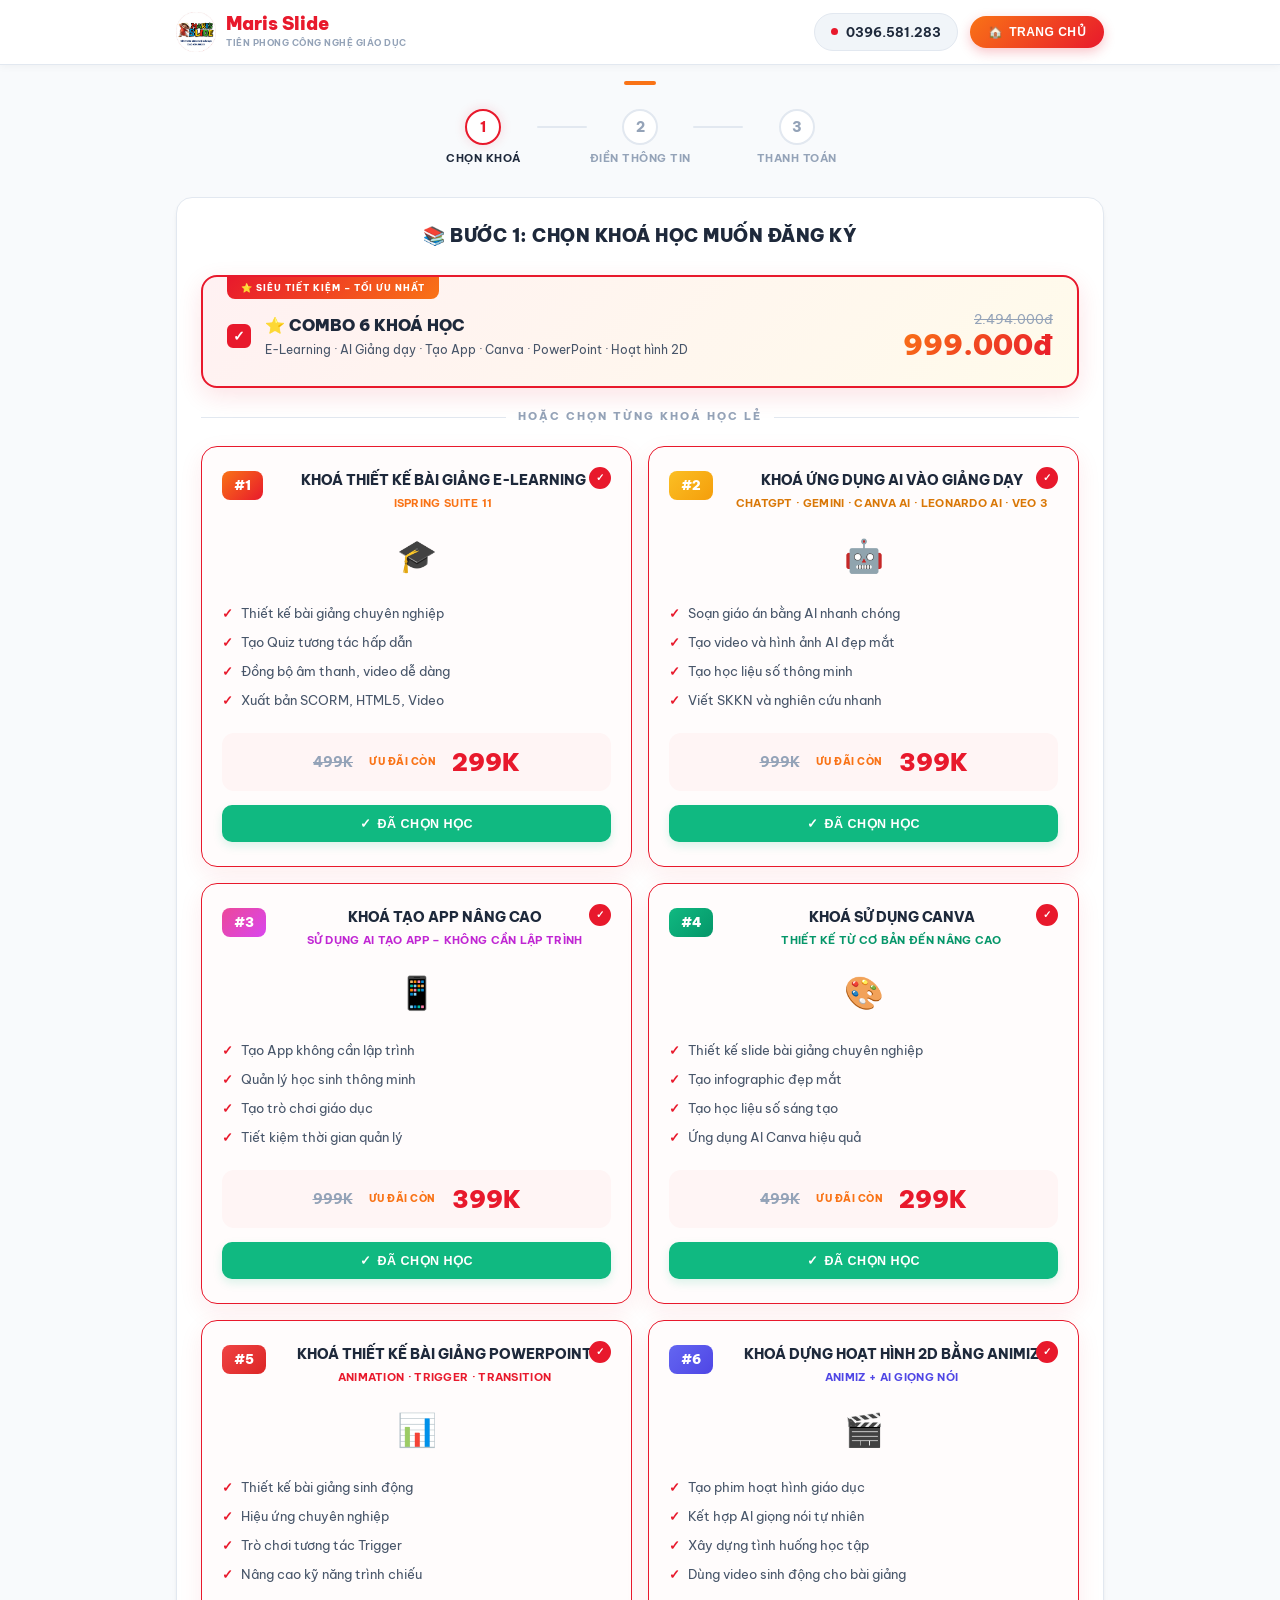
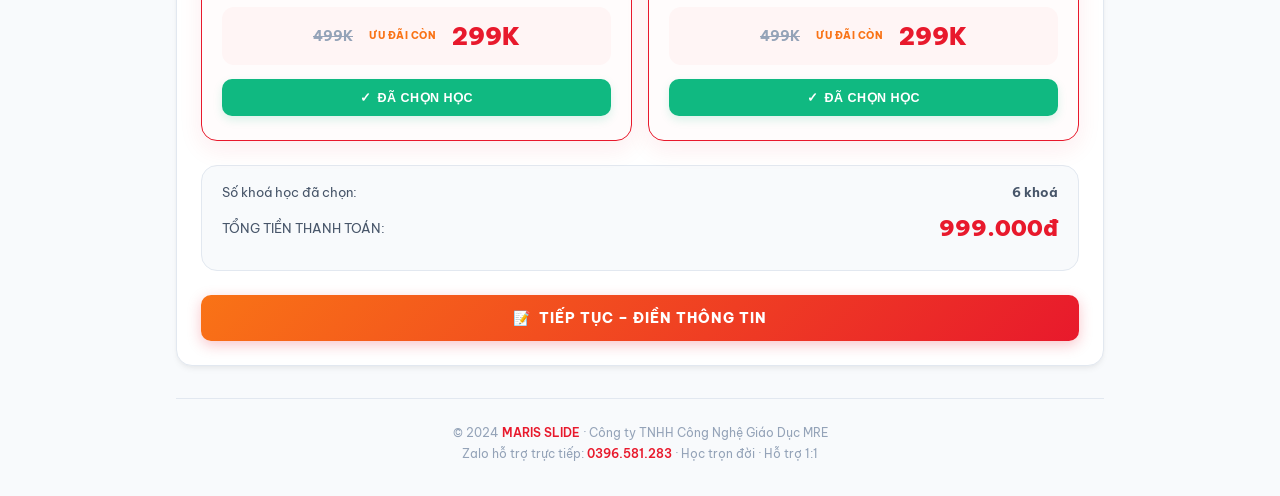
==== dangky.html @ 6b8b366e "Add files via upload" ====
<!doctype html>
<html lang="vi">
<head>
  <meta charset="UTF-8" />
  <meta name="viewport" content="width=device-width, initial-scale=1.0, maximum-scale=1.0" />
  <title>Đăng Ký & Thanh Toán – Khoá Học Công Nghệ | MARIS SLIDE</title>
  <meta name="description" content="Đăng ký ngay các khoá học công nghệ dành cho giáo viên. Thanh toán nhanh chóng, tiện lợi qua QR code ngân hàng." />
  <link rel="preconnect" href="https://fonts.googleapis.com" />
  <link rel="preconnect" href="https://fonts.gstatic.com" crossorigin />
  <link href="https://fonts.googleapis.com/css2?family=Be+Vietnam+Pro:wght@400;500;600;700;800;900&display=swap" rel="stylesheet" />
  <style>
    /* ============================================
       RESET & VARIABLES
       ============================================ */
    *, *::before, *::after { box-sizing: border-box; margin: 0; padding: 0; }

    :root {
      --red: #e8192c;
      --red-dark: #c01020;
      --orange: #f97316;
      --orange-light: #fdba74;
      --yellow: #fbbf24;
      --green: #10b981;
      --green-dark: #059669;
      --bg-page: #f8fafc;
      --bg-card: #ffffff;
      --text-dark: #1e293b;
      --text-body: #475569;
      --text-muted: #94a3b8;
      --border: #e2e8f0;
      --font: 'Be Vietnam Pro', sans-serif;
      --radius: 16px;
      --radius-sm: 10px;
      --shadow: 0 4px 6px -1px rgba(0,0,0,0.05), 0 2px 4px -1px rgba(0,0,0,0.03);
      --shadow-lg: 0 10px 25px -5px rgba(0,0,0,0.08), 0 8px 10px -6px rgba(0,0,0,0.05);
    }

    html { scroll-behavior: smooth; }

    body {
      font-family: var(--font);
      background: var(--bg-page);
      color: var(--text-body);
      line-height: 1.6;
      min-height: 100vh;
    }

    .wrap { position: relative; z-index: 1; max-width: 960px; margin: 0 auto; padding: 0 16px; }

    /* ============================================
       HEADER (Matches Screenshot Light Theme)
       ============================================ */
    header.top-nav {
      background: #ffffff;
      border-bottom: 1px solid var(--border);
      position: sticky; top: 0; z-index: 100;
      box-shadow: 0 2px 8px rgba(0,0,0,0.04);
    }

    .top-nav-inner {
      display: flex; align-items: center; justify-content: space-between;
      max-width: 960px; margin: 0 auto; padding: 12px 16px;
    }

    .brand-logo-area {
      display: flex; align-items: center; gap: 10px;
      text-decoration: none;
    }

    .brand-logo-img {
      height: 40px; width: auto; object-fit: contain; border-radius: 6px;
    }

    .brand-title-area { display: flex; flex-direction: column; }
    .brand-main-title { font-size: 18px; font-weight: 900; color: var(--red); line-height: 1.1; }
    .brand-tagline { font-size: 9px; font-weight: 700; color: var(--text-muted); text-transform: uppercase; letter-spacing: 0.5px; margin-top: 2px; }

    .nav-actions { display: flex; align-items: center; gap: 12px; }

    .phone-pill {
      display: flex; align-items: center; gap: 8px;
      font-size: 13px; font-weight: 700; color: var(--text-dark);
      background: #f1f5f9; border: 1.5px solid var(--border);
      padding: 8px 16px; border-radius: 50px; text-decoration: none;
      transition: all 0.25s;
    }

    .phone-pill::before {
      content: ''; width: 7px; height: 7px; border-radius: 50%;
      background: var(--red); animation: pulse-dot 1.5s ease-in-out infinite;
    }

    @keyframes pulse-dot {
      0%, 100% { box-shadow: 0 0 0 0 rgba(232,25,44,0.6); }
      50% { box-shadow: 0 0 0 5px rgba(232,25,44,0); }
    }

    .phone-pill:hover { border-color: var(--red); color: var(--red); background: #fff1f3; }

    .nav-btn {
      display: inline-flex; align-items: center; gap: 6px;
      background: linear-gradient(135deg, var(--orange), var(--red));
      color: #ffffff; font-size: 12px; font-weight: 800;
      padding: 9px 18px; border-radius: 50px; border: none;
      text-transform: uppercase; letter-spacing: 0.5px;
      box-shadow: 0 4px 12px rgba(232,25,44,0.25);
      cursor: pointer; transition: all 0.25s;
    }

    .nav-btn:hover {
      transform: translateY(-1px);
      box-shadow: 0 6px 16px rgba(232,25,44,0.35);
    }

    /* Small Orange bar under header */
    .header-bar-accent {
      width: 32px; height: 4px; background: var(--orange);
      border-radius: 2px; margin: 16px auto 0;
    }

    /* ============================================
       STEPS INDICATOR (Light Theme)
       ============================================ */
    .steps-bar {
      display: flex; align-items: center; justify-content: center;
      gap: 0; margin: 24px auto 32px; max-width: 440px; padding: 0 10px;
    }

    .step-item { display: flex; flex-direction: column; align-items: center; gap: 6px; flex: 1; }

    .step-circle {
      width: 36px; height: 36px; border-radius: 50%;
      display: flex; align-items: center; justify-content: center;
      font-weight: 800; font-size: 14px;
      border: 2px solid var(--border); background: #ffffff; color: var(--text-muted);
      transition: all 0.35s ease;
    }

    .step-circle.active {
      border-color: var(--red); background: #ffffff; color: var(--red);
      box-shadow: 0 0 12px rgba(232,25,44,0.15);
    }

    .step-circle.done {
      border-color: var(--green); background: var(--green); color: #ffffff;
      box-shadow: 0 0 8px rgba(16,185,129,0.2);
    }

    .step-label { font-size: 11px; font-weight: 700; color: var(--text-muted); text-transform: uppercase; letter-spacing: 0.5px; text-align:center; line-height: 1.3; }
    .step-label.active { color: var(--text-dark); }
    .step-label.done { color: var(--green); }

    .step-connector {
      height: 2px; flex: 1; max-width: 50px;
      background: var(--border); border-radius: 1px; margin-bottom: 20px;
      transition: background 0.35s ease;
    }
    .step-connector.done { background: var(--green); }

    /* ============================================
       PAGE CONTAINER
       ============================================ */
    .container-body {
      background: #ffffff; border: 1px solid var(--border);
      border-radius: var(--radius); padding: 24px;
      box-shadow: var(--shadow); margin-bottom: 32px;
    }

    .sec-title {
      font-size: 18px; font-weight: 900; color: var(--text-dark);
      text-align: center; margin-bottom: 24px; text-transform: uppercase; letter-spacing: 0.5px;
    }

    /* ============================================
       STEP 1: COURSE SELECTION
       ============================================ */
    #step1 { display: block; }
    #step2 { display: none; }
    #step3 { display: none; }

    /* Combo Banner (Screenshot matching style) */
    .combo-banner {
      background: linear-gradient(135deg, #fff5f5 0%, #fffbf5 50%, #ffffff 100%);
      border: 2px solid var(--orange); border-radius: var(--radius);
      padding: 24px; margin-bottom: 20px; position: relative; overflow: hidden;
      cursor: pointer; transition: all 0.3s ease;
      box-shadow: 0 4px 15px rgba(249,115,22,0.06);
    }

    .combo-banner:hover {
      transform: translateY(-2px);
      box-shadow: 0 8px 24px rgba(249,115,22,0.12);
    }

    .combo-banner.selected {
      border-color: var(--red);
      background: linear-gradient(135deg, #fff1f2 0%, #fffbeb 100%);
      box-shadow: 0 8px 24px rgba(232,25,44,0.12);
    }

    .combo-badge-top {
      position: absolute; top: 0; left: 24px;
      background: linear-gradient(135deg, var(--red), var(--orange));
      font-size: 9px; font-weight: 800; color: #ffffff; padding: 4px 14px;
      border-radius: 0 0 8px 8px; letter-spacing: 1px; text-transform: uppercase;
    }

    .combo-inner {
      display: flex; align-items: center; justify-content: space-between;
      flex-wrap: wrap; gap: 16px; margin-top: 8px;
    }

    .combo-left { display: flex; align-items: center; gap: 14px; flex: 1; min-width: 0; }

    .combo-check {
      width: 24px; height: 24px; border-radius: 6px; border: 2px solid var(--orange);
      background: #ffffff; display: flex; align-items: center; justify-content: center;
      font-size: 14px; font-weight: 900; flex-shrink: 0; transition: all 0.3s;
      color: transparent;
    }

    .combo-banner.selected .combo-check {
      background: var(--red); border-color: var(--red); color: #ffffff;
    }

    .combo-name { font-size: 16px; font-weight: 900; color: var(--text-dark); text-transform: uppercase; }
    .combo-sub { font-size: 12px; color: var(--text-body); margin-top: 3px; line-height: 1.4; }

    .combo-price { text-align: right; flex-shrink: 0; }
    .combo-price-old { font-size: 13px; color: var(--text-muted); text-decoration: line-through; display: block; }
    .combo-price-new {
      font-size: 28px; font-weight: 900;
      background: linear-gradient(135deg, var(--orange), var(--red));
      -webkit-background-clip: text; -webkit-text-fill-color: transparent; background-clip: text;
      line-height: 1.1;
    }

    .divider-or {
      text-align: center; font-size: 11px; font-weight: 800; color: var(--text-muted);
      text-transform: uppercase; letter-spacing: 2px; margin: 20px 0;
      display: flex; align-items: center; gap: 12px;
    }
    .divider-or::before, .divider-or::after {
      content: ''; flex: 1; height: 1px; background: var(--border);
    }

    /* Course Grid */
    .courses-grid {
      display: grid; grid-template-columns: repeat(2, 1fr); gap: 16px;
    }

    @media (max-width: 640px) {
      .courses-grid { grid-template-columns: 1fr; gap: 14px; }
    }

    /* Cards (Match Screenshot Style) */
    .course-card {
      background: var(--bg-card);
      border: 1px solid var(--border);
      border-radius: var(--radius); padding: 24px 20px;
      cursor: pointer; position: relative; overflow: hidden;
      transition: all 0.3s cubic-bezier(0.16, 1, 0.3, 1);
      display: flex; flex-direction: column; gap: 14px;
      box-shadow: 0 4px 12px rgba(0,0,0,0.015);
    }

    .course-card:hover {
      transform: translateY(-3px);
      box-shadow: var(--shadow-lg);
      border-color: #cbd5e1;
    }

    .course-card.selected {
      border-color: var(--red);
      box-shadow: 0 8px 24px rgba(232,25,44,0.08);
      background: #fffcfc;
    }

    .card-top { display: flex; align-items: flex-start; gap: 12px; }

    /* Number badge sitting top-left (Screenshot style) */
    .card-num-badge {
      font-size: 13px; font-weight: 900; color: #ffffff;
      padding: 4px 12px; border-radius: 8px; flex-shrink: 0;
    }

    .course-card.selected .card-check-corner {
      background: var(--red); border-color: var(--red); color: #ffffff;
    }

    .card-check-corner {
      position: absolute; top: 20px; right: 20px;
      width: 22px; height: 22px; border-radius: 50%;
      border: 2px solid var(--border); background: #ffffff;
      display: flex; align-items: center; justify-content: center;
      font-size: 10px; font-weight: 900; color: transparent;
      transition: all 0.25s;
    }

    .card-icon { font-size: 32px; display: block; margin: 4px auto 0; text-align: center; }

    .card-info { flex: 1; min-width: 0; text-align: center; }
    .card-title { font-size: 14px; font-weight: 800; text-transform: uppercase; color: var(--text-dark); line-height: 1.4; }
    .card-subtitle { font-size: 11px; font-weight: 700; margin-top: 4px; letter-spacing: 0.3px; text-transform: uppercase; }

    /* Red bullet feature list */
    .card-features { list-style: none; flex: 1; padding: 4px 0; }
    .card-features li {
      font-size: 12.5px; color: var(--text-body); padding: 4px 0;
      display: flex; gap: 8px; align-items: flex-start;
    }
    .card-features li::before {
      content: '✓'; color: var(--red); font-weight: 900; font-size: 13px; flex-shrink: 0;
    }

    /* Pricing box (Light pink theme) */
    .card-pricing-box {
      display: flex; align-items: center; justify-content: center; gap: 16px;
      background: #fff5f5; border-radius: 12px; padding: 10px 14px;
    }
    .price-old { font-size: 14px; font-weight: 700; color: var(--text-muted); text-decoration: line-through; }
    .price-promo-lbl { font-size: 10px; font-weight: 800; color: var(--orange); text-transform: uppercase; letter-spacing: 0.5px; }
    .price-new {
      font-size: 24px; font-weight: 900; color: var(--red);
    }

    /* Orange gradient main buttons (Screenshot style) */
    .card-select-btn {
      width: 100%; padding: 11px; border: none; border-radius: 10px;
      font-size: 12.5px; font-weight: 800; text-transform: uppercase; letter-spacing: 0.5px;
      background: linear-gradient(135deg, var(--orange), var(--red));
      color: #ffffff; cursor: pointer; transition: all 0.25s;
      display: flex; align-items: center; justify-content: center; gap: 6px;
      box-shadow: 0 4px 10px rgba(232,25,44,0.15);
    }

    .course-card.selected .card-select-btn {
      background: var(--green);
      box-shadow: 0 4px 10px rgba(16,185,129,0.15);
    }

    /* Price Summary Box */
    .price-summary {
      background: #f8fafc; border: 1.5px solid var(--border); border-radius: var(--radius);
      padding: 16px 20px; margin: 24px 0; display: none;
    }

    .price-summary.show { display: block; }
    .ps-row { display: flex; justify-content: space-between; align-items: center; font-size: 13px; color: var(--text-body); margin-bottom: 8px; }
    .ps-row:last-child { margin-bottom: 0; }
    .ps-total {
      font-size: 22px; font-weight: 900; color: var(--red);
    }

    /* ============================================
       STEP 2: FORM INPUTS
       ============================================ */
    .form-card { display: flex; flex-direction: column; gap: 20px; }

    .selected-summary {
      background: #f8fafc; border: 1.5px solid var(--border);
      border-radius: var(--radius-sm); padding: 16px; margin-bottom: 8px;
    }
    .ss-title { font-size: 12px; font-weight: 800; color: var(--text-dark); text-transform: uppercase; letter-spacing: 1px; margin-bottom: 12px; }
    .ss-course { font-size: 13px; color: var(--text-body); padding: 4px 0; display: flex; align-items: center; gap: 8px; }
    .ss-course::before { content: '✓'; color: var(--green); font-weight: 900; }
    .ss-total { font-size: 15px; font-weight: 800; color: var(--red); margin-top: 10px; padding-top: 10px; border-top: 1px dashed var(--border); }

    .form-group { display: flex; flex-direction: column; gap: 6px; }
    .form-grid { display: grid; grid-template-columns: 1fr 1fr; gap: 16px; }
    @media (max-width: 640px) { .form-grid { grid-template-columns: 1fr; gap: 14px; } }

    .form-label {
      font-size: 11px; font-weight: 800; color: var(--text-dark);
      text-transform: uppercase; letter-spacing: 0.5px;
    }

    .form-input {
      width: 100%; padding: 12px 14px;
      background: #ffffff; border: 1.5px solid var(--border);
      border-radius: var(--radius-sm); color: var(--text-dark); font-size: 14px;
      outline: none; transition: all 0.25s;
    }

    .form-input::placeholder { color: var(--text-muted); }
    .form-input:focus {
      border-color: var(--red);
      box-shadow: 0 0 0 3px rgba(232,25,44,0.06);
    }

    .form-err { color: var(--red); font-size: 12px; font-weight: 700; margin-top: 4px; }

    /* ============================================
       STEP 3: PAYMENT
       ============================================ */
    .pay-card { border-radius: var(--radius); overflow: hidden; }

    .pay-header {
      padding: 16px 20px; background: #fff5f5; border-bottom: 1.5px solid var(--border);
    }
    .pay-course-lbl {
      font-size: 13px; font-weight: 700; color: var(--red);
      background: #ffffff; border: 1px solid rgba(232,25,44,0.2);
      border-radius: 6px; padding: 6px 12px; display: inline-block; margin-top: 8px;
    }

    .pay-code-box {
      background: linear-gradient(135deg, #fffbeb, #fffbeb);
      border: 1.5px solid var(--orange-light); border-radius: var(--radius-sm);
      padding: 16px; text-align: center; margin: 16px 0;
    }
    .pay-code-label { font-size: 11px; font-weight: 800; text-transform: uppercase; letter-spacing: 1px; color: var(--text-body); margin-bottom: 6px; }
    .pay-code-value {
      font-size: 26px; font-weight: 900; letter-spacing: 4px; color: var(--orange);
      font-family: 'Courier New', monospace; margin-bottom: 4px; cursor: pointer;
    }
    .pay-code-hint { font-size: 11px; color: var(--text-muted); }

    /* Bank tabs */
    .bank-tabs { display: flex; gap: 8px; margin-bottom: 16px; }
    .bank-tab {
      flex: 1; padding: 10px 8px;
      border: 1.5px solid var(--border); border-radius: var(--radius-sm);
      background: #f8fafc; color: var(--text-body);
      font-size: 13px; font-weight: 700; cursor: pointer; font-family: var(--font);
      transition: all 0.25s;
    }
    .bank-tab.active {
      border-color: var(--red); background: #ffffff; color: var(--red);
      box-shadow: 0 2px 8px rgba(232,25,44,0.06);
    }

    /* Bank panel */
    .bank-panel { display: none; }
    .bank-panel.active { display: block; }

    .bi-row { display: flex; align-items: center; gap: 12px; padding: 10px 14px; background: #f8fafc; border: 1px solid var(--border); border-radius: 8px; margin-bottom: 6px; }
    .bi-label { font-size: 11px; font-weight: 800; color: var(--text-muted); text-transform: uppercase; min-width: 90px; flex-shrink: 0; }
    .bi-value { font-size: 13px; font-weight: 700; color: var(--text-dark); }
    .bi-stk { font-size: 18px; font-weight: 900; color: var(--red); cursor: pointer; display: flex; align-items: center; gap: 6px; }
    .bi-stk:hover { color: var(--orange); }

    /* QR Code */
    .qr-wrap { text-align: center; padding: 16px 0 8px; }
    .qr-label { font-size: 11px; color: var(--text-muted); text-transform: uppercase; letter-spacing: 0.5px; margin-bottom: 12px; }
    .qr-frame { background: #ffffff; border-radius: 12px; padding: 10px; display: inline-block; box-shadow: 0 4px 20px rgba(0,0,0,0.05); border: 1.5px solid var(--border); }
    .qr-img { width: 180px; height: 180px; display: block; border-radius: 6px; }
    .qr-brand { margin-top: 10px; font-size: 13px; font-weight: 800; }
    .mb-brand { color: #003893; }
    .tcb-brand { color: #ed1c24; }

    /* Pay note */
    .pay-note {
      display: flex; align-items: flex-start; gap: 12px;
      background: #f0fdf4; border: 1px solid #bbf7d0; border-radius: var(--radius-sm);
      padding: 14px 16px; margin: 16px 0;
    }
    .pay-note-ico { font-size: 20px; flex-shrink: 0; }
    .pay-note-txt { font-size: 13px; color: var(--text-body); line-height: 1.6; }
    .pay-note-txt strong { color: var(--green-dark); }
    .pay-note-txt a { color: var(--red); text-decoration: none; font-weight: 700; }

    /* Zalo btn */
    .zalo-btn {
      display: flex; align-items: center; justify-content: center; gap: 8px;
      width: 100%; padding: 14px; background: #0068ff;
      color: #ffffff; font-size: 14px; font-weight: 800;
      border-radius: var(--radius-sm); text-decoration: none;
      text-transform: uppercase; letter-spacing: 1px;
      box-shadow: 0 4px 14px rgba(0,104,255,0.3);
      transition: all 0.28s;
    }
    .zalo-btn:hover { transform: translateY(-1px); box-shadow: 0 6px 20px rgba(0,104,255,0.4); }

    /* ============================================
       BUTTONS
       ============================================ */
    .btn-primary {
      width: 100%; padding: 14px; margin-top: 10px;
      background: linear-gradient(135deg, var(--orange), var(--red));
      color: #ffffff; font-size: 14px; font-weight: 800;
      border: none; border-radius: var(--radius-sm); cursor: pointer;
      text-transform: uppercase; letter-spacing: 1px;
      box-shadow: 0 4px 14px rgba(232,25,44,0.25);
      transition: all 0.28s;
      display: flex; align-items: center; justify-content: center; gap: 8px;
      font-family: var(--font);
    }
    .btn-primary:hover:not(:disabled) { transform: translateY(-1px); box-shadow: 0 6px 20px rgba(232,25,44,0.35); }
    .btn-primary:disabled { opacity: 0.6; cursor: not-allowed; }

    .btn-back {
      display: flex; align-items: center; justify-content: center; gap: 6px;
      width: 100%; padding: 11px;
      background: #f1f5f9; border: 1.5px solid var(--border);
      border-radius: var(--radius-sm); color: var(--text-body);
      font-size: 13px; font-weight: 700; cursor: pointer;
      transition: all 0.25s; margin-top: 10px;
    }
    .btn-back:hover { background: #e2e8f0; }

    /* ============================================
       SUCCESS PANEL
       ============================================ */
    .success-panel { text-align: center; padding: 24px 16px; display: none; }
    .success-panel.show { display:block; }
    .success-icon { font-size: 54px; display: block; margin-bottom: 12px; }
    .success-title { font-size: 20px; font-weight: 900; color: var(--green-dark); margin-bottom: 8px; }
    .success-text { font-size: 13.5px; color: var(--text-body); line-height: 1.6; }

    /* ============================================
       TOAST
       ============================================ */
    .toast {
      position: fixed; bottom: 30px; left: 50%; transform: translateX(-50%);
      background: rgba(16,185,129,0.95); color: #ffffff; padding: 10px 24px;
      border-radius: 50px; font-size: 13.5px; font-weight: 700;
      z-index: 9999; opacity: 0; transition: opacity 0.3s;
      pointer-events: none; white-space: nowrap;
      box-shadow: 0 4px 12px rgba(0,0,0,0.1);
    }
    .toast.show { opacity: 1; }

    /* ============================================
       FOOTER
       ============================================ */
    footer {
      text-align: center; padding: 24px 16px 32px;
      border-top: 1px solid var(--border);
      margin-top: 16px;
    }
    footer p { color: var(--text-muted); font-size: 11.5px; line-height: 1.8; }
    footer a { color: var(--red); text-decoration: none; font-weight: 600; }

    /* ============================================
       MOBILE REFINEMENTS
       ============================================ */
    @media (max-width: 480px) {
      .wrap { padding: 0 10px; }
      .container-body { padding: 16px; }
      .top-nav-inner { padding: 10px 12px; }
      .phone-pill { display: none; }
      .combo-inner { flex-direction: column; align-items: flex-start; }
      .combo-price { align-self: flex-end; margin-top: -8px; }
    }
  </style>
</head>
<body>

  <!-- HEADER -->
  <header class="top-nav">
    <div class="top-nav-inner">
      <a href="/" class="brand-logo-area">
        <img src="/logo.png" alt="Maris Slide Logo" class="brand-logo-img" onerror="this.src='src/logo.png';this.onerror=null;" />
        <div class="brand-title-area">
          <span class="brand-main-title">Maris Slide</span>
          <span class="brand-tagline">Tiên phong công nghệ giáo dục</span>
        </div>
      </a>
      <div class="nav-actions">
        <a href="https://zalo.me/0396581283" target="_blank" rel="noopener noreferrer" class="phone-pill">
          <span>0396.581.283</span>
        </a>
        <button class="nav-btn" onclick="window.location.href='/'">
          <span>🏠</span> Trang Chủ
        </button>
      </div>
    </div>
  </header>

  <div class="wrap">
    <div class="header-bar-accent"></div>

    <!-- Steps -->
    <div class="steps-bar" id="steps-bar">
      <div class="step-item">
        <div class="step-circle active" id="step-circle-1">1</div>
        <div class="step-label active" id="step-label-1">Chọn khoá</div>
      </div>
      <div class="step-connector" id="conn-1"></div>
      <div class="step-item">
        <div class="step-circle" id="step-circle-2">2</div>
        <div class="step-label" id="step-label-2">Điền thông tin</div>
      </div>
      <div class="step-connector" id="conn-2"></div>
      <div class="step-item">
        <div class="step-circle" id="step-circle-3">3</div>
        <div class="step-label" id="step-label-3">Thanh toán</div>
      </div>
    </div>

    <!-- MAIN BODY -->
    <main class="container-body">

      <!-- ==================== STEP 1: CHOOSE COURSE ==================== -->
      <section id="step1">
        <div class="sec-title">📚 Bước 1: Chọn Khoá Học Muốn Đăng Ký</div>

        <!-- Combo Card -->
        <div class="combo-banner" id="combo-card" onclick="toggleCombo()">
          <div class="combo-badge-top">⭐ Siêu tiết kiệm – Tối ưu nhất</div>
          <div class="combo-inner">
            <div class="combo-left">
              <div class="combo-check" id="combo-check">✓</div>
              <div class="combo-info">
                <div class="combo-name">⭐ COMBO 6 KHOÁ HỌC</div>
                <div class="combo-sub">E-Learning · AI Giảng dạy · Tạo App · Canva · PowerPoint · Hoạt hình 2D</div>
              </div>
            </div>
            <div class="combo-price">
              <span class="combo-price-old">2.494.000đ</span>
              <span class="combo-price-new">999.000đ</span>
            </div>
          </div>
        </div>

        <div class="divider-or">Hoặc chọn từng khoá học lẻ</div>

        <!-- Individual Grid -->
        <div class="courses-grid" id="courses-grid"></div>

        <!-- Summary -->
        <div class="price-summary" id="price-summary">
          <div class="ps-row">
            <span>Số khoá học đã chọn:</span>
            <strong id="ps-count">0</strong>
          </div>
          <div class="ps-row">
            <span>TỔNG TIỀN THANH TOÁN:</span>
            <span class="ps-total" id="ps-total">0đ</span>
          </div>
          <div class="combo-upgrade-tip" id="combo-upgrade-tip" style="display:none">
            🎉 Đã tự động áp dụng giá <strong>COMBO 999K</strong> tối ưu nhất cho thầy cô!
          </div>
        </div>

        <button class="btn-primary" style="margin-top:20px" onclick="goToStep2()">
          <span>📝</span> Tiếp Tục – Điền Thông Tin
        </button>
      </section>

      <!-- ==================== STEP 2: REGISTER FORM ==================== -->
      <section id="step2">
        <div class="sec-title">📝 Bước 2: Điền Thông Tin Đăng Ký</div>

        <div class="form-card">
          <!-- Summary recap -->
          <div class="selected-summary" id="selected-summary">
            <div class="ss-title">✅ Khoá học đăng ký</div>
            <div id="ss-list"></div>
            <div class="ss-total" id="ss-total"></div>
          </div>

          <!-- Success block -->
          <div id="reg-success-box" class="success-panel">
            <span class="success-icon">✅</span>
            <div class="success-title">Đăng ký thành công!</div>
            <div class="success-text">
              Cảm ơn thầy cô <strong id="success-name"></strong>!<br>
              Hệ thống đã ghi nhận thông tin đăng ký. Vui lòng chuyển khoản ở bước tiếp theo để nhận tài khoản kích hoạt.
            </div>
            <button class="btn-primary" style="margin-top:24px" onclick="goToStep3()">
              <span>💳</span> Đi Đến Thanh Toán
            </button>
          </div>

          <!-- Input fields -->
          <form id="reg-form" onsubmit="submitForm(event)" novalidate>
            <div class="form-group">
              <label class="form-label" for="f-name">👤 Họ và Tên</label>
              <input id="f-name" class="form-input" type="text" placeholder="Nhập họ và tên đầy đủ..." autocomplete="name" />
            </div>
            <div class="form-group">
              <label class="form-label" for="f-email">📧 Email nhận bài giảng</label>
              <input id="f-email" class="form-input" type="email" placeholder="example@gmail.com" autocomplete="email" />
            </div>
            <div class="form-group">
              <label class="form-label" for="f-zalo">💬 Số điện thoại Zalo</label>
              <input id="f-zalo" class="form-input" type="tel" placeholder="0xxx.xxx.xxx" autocomplete="tel" />
            </div>
            <div class="form-grid">
              <div class="form-group">
                <label class="form-label" for="f-ward">📍 Xã (Phường)</label>
                <input id="f-ward" class="form-input" type="text" placeholder="Xã / phường..." />
              </div>
              <div class="form-group">
                <label class="form-label" for="f-province">🏙️ Tỉnh (Thành phố)</label>
                <input id="f-province" class="form-input" type="text" placeholder="Tỉnh / thành phố..." />
              </div>
            </div>
            <div id="form-err" class="form-err"></div>
            <button type="submit" id="btn-submit" class="btn-primary">
              <span>🚀</span> Xác Nhận Đăng Ký
            </button>
          </form>

          <button class="btn-back" onclick="goToStep1()">← Quay lại chọn khoá học</button>
        </div>
      </section>

      <!-- ==================== STEP 3: PAYMENT ==================== -->
      <section id="step3">
        <div class="sec-title">💳 Bước 3: Hoàn Tất Thanh Toán</div>

        <div class="pay-card">
          <div class="pay-header">
            <div style="font-size:11px;font-weight:800;text-transform:uppercase;letter-spacing:1px;color:var(--text-muted)">Phương thức chuyển khoản qua ngân hàng</div>
            <div id="pay-course-label" class="pay-course-lbl"></div>
          </div>

          <div class="pay-body">
            <!-- Code -->
            <div class="pay-code-box">
              <div class="pay-code-label">Nội dung chuyển khoản bắt buộc</div>
              <div class="pay-code-value" id="pay-code" onclick="copyCode()" title="Click để sao chép"></div>
              <div class="pay-code-hint">📋 Click lên đoạn mã để sao chép nhanh</div>
            </div>

            <!-- Tabs -->
            <div class="bank-tabs">
              <button class="bank-tab active" id="tab-mb" onclick="switchBank('mb')">🏦 MB Bank</button>
              <button class="bank-tab" id="tab-tcb" onclick="switchBank('tcb')">🏦 Techcombank</button>
            </div>

            <!-- MB -->
            <div class="bank-panel active" id="panel-mb">
              <div class="bi-row"><div class="bi-label">Chủ TK</div><div class="bi-value">CONG TY TNHH CONG NGHE GIAO DUC MRE</div></div>
              <div class="bi-row"><div class="bi-label">Số TK</div><div class="bi-stk" onclick="copySTK('353536888')">353536888 <span class="copy-ico">📋</span></div></div>
              <div class="bi-row"><div class="bi-label">Ngân hàng</div><div class="bi-value">MB Bank (Ngân hàng Quân đội)</div></div>
              <div class="qr-wrap">
                <div class="qr-label">Quét mã QR dưới đây để chuyển khoản tự động điền</div>
                <div class="qr-frame"><img id="qr-mb" src="" alt="QR MB Bank" class="qr-img" /></div>
                <div class="qr-brand mb-brand">MB Bank</div>
              </div>
            </div>

            <!-- TCB -->
            <div class="bank-panel" id="panel-tcb">
              <div class="bi-row"><div class="bi-label">Chủ TK</div><div class="bi-value">CONG TY TNHH CONG NGHE GIAO DUC MRE</div></div>
              <div class="bi-row"><div class="bi-label">Số TK</div><div class="bi-stk" onclick="copySTK('836869999')">836869999 <span class="copy-ico">📋</span></div></div>
              <div class="bi-row"><div class="bi-label">Ngân hàng</div><div class="bi-value">Techcombank (TMCP Kỹ Thương)</div></div>
              <div class="qr-wrap">
                <div class="qr-label">Quét mã QR dưới đây để chuyển khoản tự động điền</div>
                <div class="qr-frame"><img id="qr-tcb" src="" alt="QR Techcombank" class="qr-img" /></div>
                <div class="qr-brand tcb-brand">Techcombank</div>
              </div>
            </div>

            <!-- Note -->
            <div class="pay-note">
              <div class="pay-note-ico">💬</div>
              <div class="pay-note-txt">
                Sau khi chuyển khoản xong, thầy cô hãy bấm <strong>"Báo Zalo Đã Thanh Toán"</strong> bên dưới để nhân viên kích hoạt tài khoản học ngay lập tức.
              </div>
            </div>

            <a href="https://zalo.me/0396581283" target="_blank" rel="noopener noreferrer" class="zalo-btn">
              <span>💬</span> Báo Zalo Đã Thanh Toán (0396.581.283)
            </a>

            <button class="btn-back" onclick="goToStep1()">← Quay lại Trang Chủ Đăng Ký</button>
          </div>
        </div>
      </section>

    </main>

    <!-- FOOTER -->
    <footer>
      <p>© 2024 <a href="https://zalo.me/0396581283" target="_blank" rel="noopener noreferrer">MARIS SLIDE</a> · Công ty TNHH Công Nghệ Giáo Dục MRE<br>
      Zalo hỗ trợ trực tiếp: <a href="https://zalo.me/0396581283" target="_blank">0396.581.283</a> · Học trọn đời · Hỗ trợ 1:1</p>
    </footer>
  </div>

  <div class="toast" id="toast"></div>

  <script>
    /* ======================================================
       COURSES DATA (Matches Original Pricing and Info)
       ====================================================== */
    const GOOGLE_SCRIPT_URL = 'https://script.google.com/macros/s/AKfycbxfCRCO8-lU8p-flBTPR8gXcKhGfD4XxvcX9daP6tB6kIzfAfE_uPGzMHCq0he2P-Ma/exec';

    const COURSES = [
      {
        id: 1, icon: '🎓',
        title: 'Khoá Thiết Kế Bài Giảng E-Learning',
        subtitle: 'iSpring Suite 11',
        oldPrice: '499K', salePrice: '299K', price: 299000,
        discount: 'Ưu đãi -40%', code: 'ELEAR',
        badgeColor: 'linear-gradient(135deg, var(--orange), var(--red))',
        subtitleColor: 'var(--orange)',
        features: [
          'Thiết kế bài giảng chuyên nghiệp',
          'Tạo Quiz tương tác hấp dẫn',
          'Đồng bộ âm thanh, video dễ dàng',
          'Xuất bản SCORM, HTML5, Video'
        ]
      },
      {
        id: 2, icon: '🤖',
        title: 'Khoá Ứng Dụng AI Vào Giảng Dạy',
        subtitle: 'ChatGPT · Gemini · Canva AI · Leonardo AI · Veo 3',
        oldPrice: '999K', salePrice: '399K', price: 399000,
        discount: 'Ưu đãi -60%', code: 'AIVGD',
        badgeColor: 'linear-gradient(135deg, var(--yellow), #f59e0b)',
        subtitleColor: '#d97706',
        features: [
          'Soạn giáo án bằng AI nhanh chóng',
          'Tạo video và hình ảnh AI đẹp mắt',
          'Tạo học liệu số thông minh',
          'Viết SKKN và nghiên cứu nhanh'
        ]
      },
      {
        id: 3, icon: '📱',
        title: 'Khoá Tạo App Nâng Cao',
        subtitle: 'Sử dụng AI tạo APP – Không cần lập trình',
        oldPrice: '999K', salePrice: '399K', price: 399000,
        discount: 'Ưu đãi -60%', code: 'APPNC',
        badgeColor: 'linear-gradient(135deg, #ec4899, #d946ef)',
        subtitleColor: '#c026d3',
        features: [
          'Tạo App không cần lập trình',
          'Quản lý học sinh thông minh',
          'Tạo trò chơi giáo dục',
          'Tiết kiệm thời gian quản lý'
        ]
      },
      {
        id: 4, icon: '🎨',
        title: 'Khoá Sử Dụng Canva',
        subtitle: 'Thiết kế từ cơ bản đến nâng cao',
        oldPrice: '499K', salePrice: '299K', price: 299000,
        discount: 'Ưu đãi -40%', code: 'CANVA',
        badgeColor: 'linear-gradient(135deg, #10b981, #059669)',
        subtitleColor: 'var(--green-dark)',
        features: [
          'Thiết kế slide bài giảng chuyên nghiệp',
          'Tạo infographic đẹp mắt',
          'Tạo học liệu số sáng tạo',
          'Ứng dụng AI Canva hiệu quả'
        ]
      },
      {
        id: 5, icon: '📊',
        title: 'Khoá Thiết Kế Bài Giảng PowerPoint',
        subtitle: 'Animation · Trigger · Transition',
        oldPrice: '499K', salePrice: '299K', price: 299000,
        discount: 'Ưu đãi -40%', code: 'PPTBG',
        badgeColor: 'linear-gradient(135deg, #ef4444, #dc2626)',
        subtitleColor: 'var(--red)',
        features: [
          'Thiết kế bài giảng sinh động',
          'Hiệu ứng chuyên nghiệp',
          'Trò chơi tương tác Trigger',
          'Nâng cao kỹ năng trình chiếu'
        ]
      },
      {
        id: 6, icon: '🎬',
        title: 'Khoá Dựng Hoạt Hình 2D Bằng Animiz',
        subtitle: 'Animiz + AI Giọng Nói',
        oldPrice: '499K', salePrice: '299K', price: 299000,
        discount: 'Ưu đãi -40%', code: 'ANIMZ',
        badgeColor: 'linear-gradient(135deg, #6366f1, #4f46e5)',
        subtitleColor: '#4f46e5',
        features: [
          'Tạo phim hoạt hình giáo dục',
          'Kết hợp AI giọng nói tự nhiên',
          'Xây dựng tình huống học tập',
          'Dùng video sinh động cho bài giảng'
        ]
      }
    ];

    const COMBO = { name: 'Combo 6 Khoá Học - 999K', price: 999000, code: 'COMBO' };

    /* ======================================================
       STATE MANAGEMENT
       ====================================================== */
    let selectedCourses = new Set();
    let isComboSelected = true; // Default combo selected
    let paymentData = { courseName: '', price: 0, code: '' };
    let formData = {};
    let currentStep = 1;

    /* ======================================================
       RENDER CARDS
       ====================================================== */
    function renderCourses() {
      const grid = document.getElementById('courses-grid');
      grid.innerHTML = COURSES.map((c) => `
        <div class="course-card" id="card-${c.id}" onclick="toggleCourse(${c.id})">
          <div class="card-check-corner" id="check-${c.id}">✓</div>
          <div class="card-top">
            <span class="card-num-badge" style="background: ${c.badgeColor}">#${c.id}</span>
            <div class="card-info">
              <h3 class="card-title">${c.title}</h3>
              <div class="card-subtitle" style="color: ${c.subtitleColor}">${c.subtitle}</div>
            </div>
          </div>
          <div class="card-icon" aria-hidden="true">${c.icon}</div>
          <ul class="card-features">
            ${c.features.map(f => `<li>${f}</li>`).join('')}
          </ul>
          <div class="card-pricing-box">
            <span class="price-old">${c.oldPrice}</span>
            <span class="price-promo-lbl">Ưu đãi còn</span>
            <span class="price-new">${c.salePrice}</span>
          </div>
          <button class="card-select-btn" id="btn-select-${c.id}">
            <span>➕</span> Đăng Ký Khoá Này
          </button>
        </div>
      `).join('');
    }

    /* ======================================================
       SELECTION CONTROLLERS
       ====================================================== */
    function toggleCombo() {
      isComboSelected = !isComboSelected;
      if (isComboSelected) {
        COURSES.forEach(c => selectedCourses.add(c.id));
      } else {
        selectedCourses.clear();
      }
      updateUI();
    }

    function toggleCourse(id) {
      if (selectedCourses.has(id)) {
        selectedCourses.delete(id);
      } else {
        selectedCourses.add(id);
      }
      isComboSelected = selectedCourses.size === COURSES.length;
      updateUI();
    }

    function updateUI() {
      // Update Combo UI
      const comboCard = document.getElementById('combo-card');
      const comboCheck = document.getElementById('combo-check');
      if (isComboSelected) {
        comboCard.classList.add('selected');
        comboCheck.textContent = '✓';
      } else {
        comboCard.classList.remove('selected');
        comboCheck.textContent = '';
      }

      // Update Individual Cards
      COURSES.forEach(c => {
        const card = document.getElementById('card-' + c.id);
        const check = document.getElementById('check-' + c.id);
        const selectBtn = document.getElementById('btn-select-' + c.id);
        if (selectedCourses.has(c.id)) {
          card.classList.add('selected');
          check.textContent = '✓';
          selectBtn.innerHTML = '<span>✓</span> Đã Chọn Học';
        } else {
          card.classList.remove('selected');
          check.textContent = '';
          selectBtn.innerHTML = '<span>➕</span> Đăng Ký Khoá Này';
        }
      });

      // Price Summary
      const summary = document.getElementById('price-summary');
      const psCount = document.getElementById('ps-count');
      const psTotal = document.getElementById('ps-total');
      const upgradeTip = document.getElementById('combo-upgrade-tip');

      if (selectedCourses.size > 0) {
        summary.classList.add('show');
        const rawSum = Array.from(selectedCourses).reduce((s, id) => {
          const c = COURSES.find(x => x.id === id);
          return s + (c ? c.price : 0);
        }, 0);

        const isComboUpgrade = !isComboSelected && selectedCourses.size > 0 && rawSum >= 999000;
        const finalPrice = isComboSelected || isComboUpgrade ? 999000 : rawSum;

        psCount.textContent = `${selectedCourses.size} khoá`;
        psTotal.textContent = finalPrice.toLocaleString('vi-VN') + 'đ';
        upgradeTip.style.display = isComboUpgrade ? 'block' : 'none';
      } else {
        summary.classList.remove('show');
      }
    }

    /* ======================================================
       NAVIGATION LOGIC
       ====================================================== */
    function getPaymentDetails() {
      const selected = Array.from(selectedCourses);
      if (selected.length === 0) return { courseName: '', price: 0, code: '' };

      if (isComboSelected || selected.length === COURSES.length) {
        return { courseName: COMBO.name, price: COMBO.price, code: COMBO.code };
      }

      const rawSum = selected.reduce((s, id) => {
        const c = COURSES.find(x => x.id === id);
        return s + (c ? c.price : 0);
      }, 0);

      if (rawSum >= 999000) {
        return { courseName: COMBO.name, price: COMBO.price, code: COMBO.code };
      }

      const codes = [];
      const names = [];
      COURSES.forEach(c => {
        if (selectedCourses.has(c.id)) {
          codes.push(c.code);
          names.push(c.title);
        }
      });

      return { courseName: names.join(', '), price: rawSum, code: codes.join(' ') };
    }

    function goToStep2() {
      if (selectedCourses.size === 0) {
        showToast('⚠️ Vui lòng chọn ít nhất một khoá học!');
        return;
      }
      paymentData = getPaymentDetails();
      buildFormSummary();
      showStep(2);
      window.scrollTo({ top: 0, behavior: 'smooth' });
    }

    function goToStep1() {
      showStep(1);
      window.scrollTo({ top: 0, behavior: 'smooth' });
    }

    function goToStep3() {
      buildPaymentUI();
      showStep(3);
      window.scrollTo({ top: 0, behavior: 'smooth' });
    }

    function showStep(n) {
      currentStep = n;
      document.getElementById('step1').style.display = n === 1 ? 'block' : 'none';
      document.getElementById('step2').style.display = n === 2 ? 'block' : 'none';
      document.getElementById('step3').style.display = n === 3 ? 'block' : 'none';
      updateSteps();
    }

    function updateSteps() {
      for (let i = 1; i <= 3; i++) {
        const circle = document.getElementById('step-circle-' + i);
        const label = document.getElementById('step-label-' + i);
        circle.className = 'step-circle';
        label.className = 'step-label';

        if (i < currentStep) {
          circle.classList.add('done');
          label.classList.add('done');
          circle.textContent = '✓';
        } else if (i === currentStep) {
          circle.classList.add('active');
          label.classList.add('active');
          circle.textContent = i;
        } else {
          circle.textContent = i;
        }
      }

      for (let i = 1; i <= 2; i++) {
        const conn = document.getElementById('conn-' + i);
        conn.className = 'step-connector';
        if (i < currentStep) conn.classList.add('done');
      }
    }

    /* ======================================================
       FORM PREPARATION
       ====================================================== */
    function buildFormSummary() {
      const list = document.getElementById('ss-list');
      const total = document.getElementById('ss-total');

      if (paymentData.code === 'COMBO') {
        list.innerHTML = COURSES.map(c => `<div class="ss-course">${c.icon} ${c.title}</div>`).join('');
      } else {
        list.innerHTML = COURSES
          .filter(c => selectedCourses.has(c.id))
          .map(c => `<div class="ss-course">${c.icon} ${c.title}</div>`)
          .join('');
      }
      total.textContent = '💰 Tổng số tiền: ' + paymentData.price.toLocaleString('vi-VN') + 'đ';
    }

    /* ======================================================
       SUBMISSION
       ====================================================== */
    async function submitForm(e) {
      e.preventDefault();
      const err = document.getElementById('form-err');
      err.textContent = '';

      const name = document.getElementById('f-name').value.trim();
      const email = document.getElementById('f-email').value.trim();
      const zalo = document.getElementById('f-zalo').value.trim();
      const ward = document.getElementById('f-ward').value.trim();
      const province = document.getElementById('f-province').value.trim();

      if (!name) return showFieldError('⚠️ Vui lòng nhập họ và tên');
      if (!email || !email.includes('@')) return showFieldError('⚠️ Vui lòng nhập email hợp lệ');
      if (!zalo) return showFieldError('⚠️ Vui lòng nhập số Zalo');
      if (!ward) return showFieldError('⚠️ Vui lòng nhập xã / phường');
      if (!province) return showFieldError('⚠️ Vui lòng nhập tỉnh / thành phố');

      formData = { name, email, zalo, ward, province };
      document.getElementById('success-name').textContent = name;

      const btn = document.getElementById('btn-submit');
      btn.disabled = true;
      btn.innerHTML = '<span>⏳</span> Đang lưu đăng ký...';

      try {
        const params = new URLSearchParams({
          name, email, zalo, ward, province,
          course: paymentData.courseName,
          timestamp: new Date().toLocaleString('vi-VN'),
        });
        await fetch(`${GOOGLE_SCRIPT_URL}?${params}`, { method: 'GET', mode: 'no-cors' });
      } catch (_) {}

      btn.disabled = false;
      btn.innerHTML = '<span>🚀</span> Xác Nhận Đăng Ký';

      document.getElementById('reg-form').style.display = 'none';
      document.getElementById('reg-success-box').classList.add('show');
    }

    function showFieldError(msg) {
      document.getElementById('form-err').textContent = msg;
    }

    /* ======================================================
       PAYMENT SCREEN SETUP
       ====================================================== */
    function buildPaymentUI() {
      const { courseName, price, code } = paymentData;
      const nameEnc = encodeURIComponent('CONG TY TNHH CONG NGHE GIAO DUC MRE');
      const infoEnc = encodeURIComponent(code);

      document.getElementById('pay-code').textContent = code;
      document.getElementById('pay-course-label').textContent =
        (courseName || 'Khoá học') + ' – ' + price.toLocaleString('vi-VN') + 'đ';

      document.getElementById('qr-mb').src =
        `https://img.vietqr.io/image/MB-353536888-compact2.png?amount=${price}&addInfo=${infoEnc}&accountName=${nameEnc}`;
      document.getElementById('qr-tcb').src =
        `https://img.vietqr.io/image/TCB-836869999-compact2.png?amount=${price}&addInfo=${infoEnc}&accountName=${nameEnc}`;
    }

    function switchBank(bank) {
      ['mb', 'tcb'].forEach(b => {
        document.getElementById('tab-' + b).className = 'bank-tab' + (b === bank ? ' active' : '');
        document.getElementById('panel-' + b).className = 'bank-panel' + (b === bank ? ' active' : '');
      });
    }

    /* ======================================================
       COPIER
       ====================================================== */
    function copyCode() {
      const code = document.getElementById('pay-code').textContent;
      navigator.clipboard.writeText(code).catch(() => {});
      showToast('📋 Đã sao chép nội dung: ' + code);
    }

    function copySTK(stk) {
      navigator.clipboard.writeText(stk).catch(() => {});
      showToast('📋 Đã sao chép số TK: ' + stk);
    }

    function showToast(msg) {
      const t = document.getElementById('toast');
      t.textContent = msg;
      t.classList.add('show');
      setTimeout(() => t.classList.remove('show'), 2000);
    }

    /* ======================================================
       INIT & PARSE URL CONTROLLER
       ====================================================== */
    renderCourses();

    // Default: select combo courses
    COURSES.forEach(c => selectedCourses.add(c.id));
    updateUI();

    // Query String handler
    const urlParams = new URLSearchParams(window.location.search);
    const preselectedCourse = urlParams.get('course');

    if (preselectedCourse) {
      if (preselectedCourse === 'combo') {
        isComboSelected = true;
        COURSES.forEach(c => selectedCourses.add(c.id));
      } else {
        isComboSelected = false;
        selectedCourses.clear();
        const found = COURSES.find(c => c.code.toLowerCase() === preselectedCourse.toLowerCase());
        if (found) {
          selectedCourses.add(found.id);
        }
      }
      updateUI();
    }
  </script>
</body>
</html>
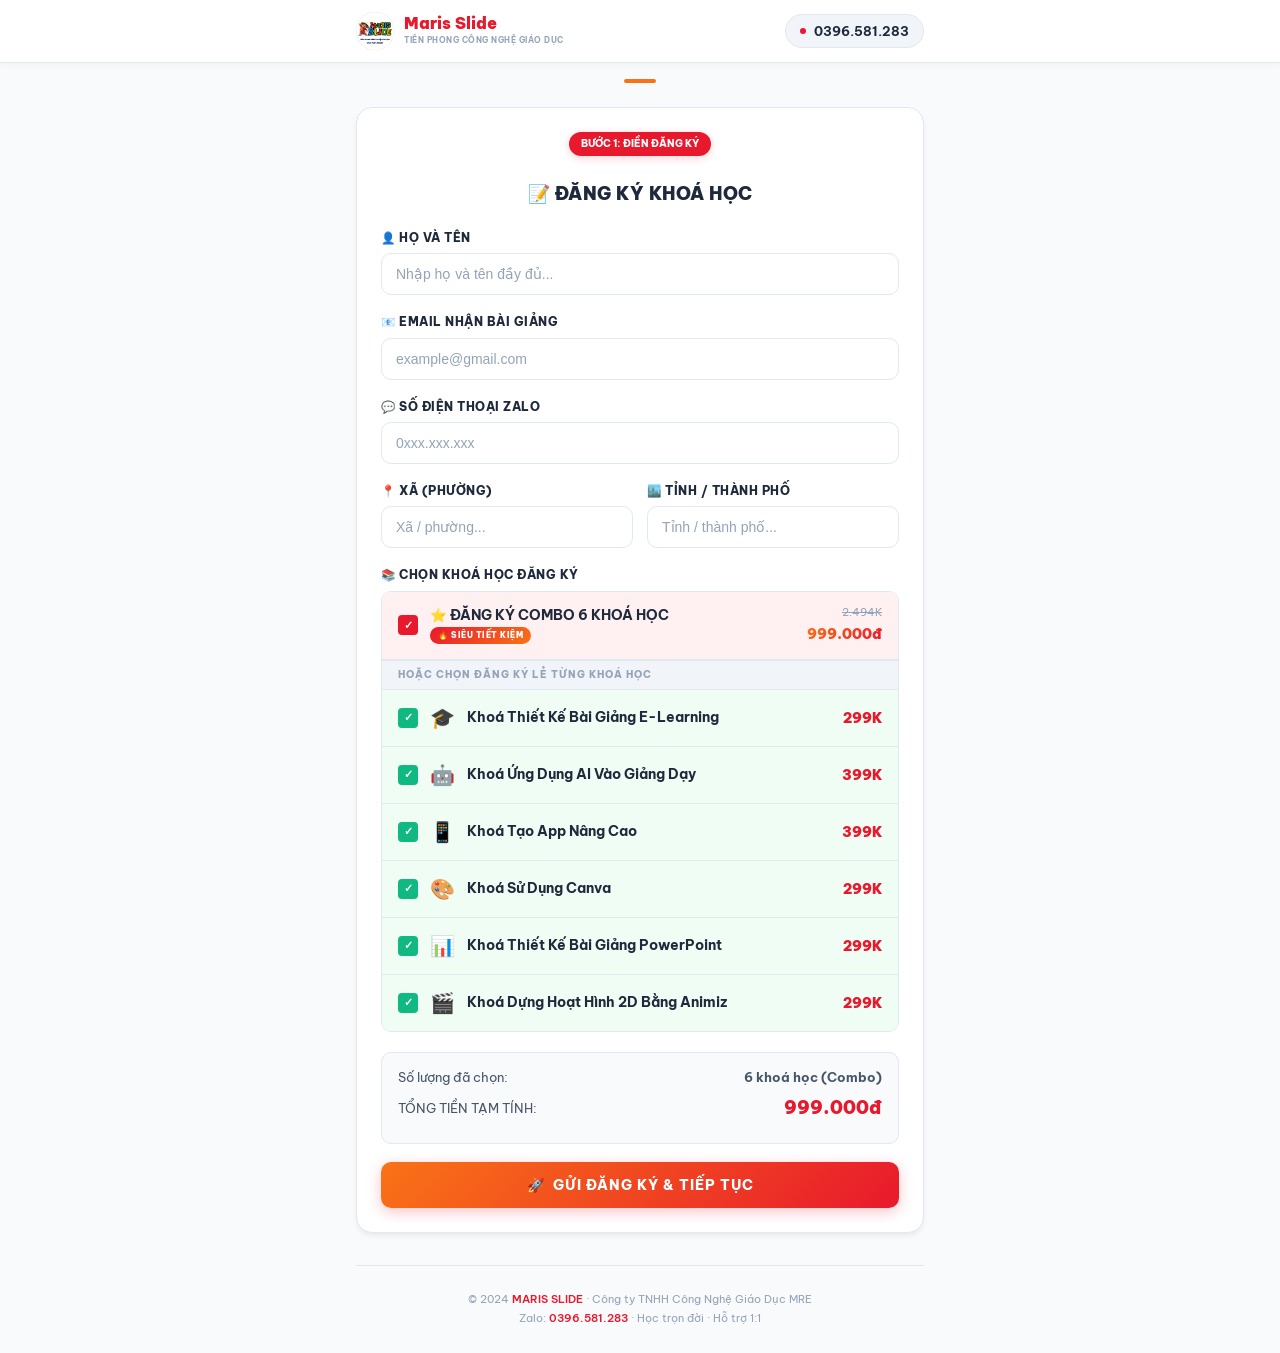
==== commit a98f11cb: "Update dangky.html" ====
--- a/dangky.html
+++ b/dangky.html
@@ -3,8 +3,8 @@
 <head>
   <meta charset="UTF-8" />
   <meta name="viewport" content="width=device-width, initial-scale=1.0, maximum-scale=1.0" />
-  <title>Đăng Ký & Thanh Toán – Khoá Học Công Nghệ | MARIS SLIDE</title>
-  <meta name="description" content="Đăng ký ngay các khoá học công nghệ dành cho giáo viên. Thanh toán nhanh chóng, tiện lợi qua QR code ngân hàng." />
+  <title>Đăng Ký Khoá Học & Thanh Toán | MARIS SLIDE</title>
+  <meta name="description" content="Trang đăng ký khoá học công nghệ dành cho giáo viên và thanh toán học phí nhanh chóng qua ngân hàng." />
   <link rel="preconnect" href="https://fonts.googleapis.com" />
   <link rel="preconnect" href="https://fonts.gstatic.com" crossorigin />
   <link href="https://fonts.googleapis.com/css2?family=Be+Vietnam+Pro:wght@400;500;600;700;800;900&display=swap" rel="stylesheet" />
@@ -45,10 +45,10 @@
       min-height: 100vh;
     }
 
-    .wrap { position: relative; z-index: 1; max-width: 960px; margin: 0 auto; padding: 0 16px; }
+    .wrap { position: relative; z-index: 1; max-width: 600px; margin: 0 auto; padding: 0 16px; }
 
     /* ============================================
-       HEADER (Matches Screenshot Light Theme)
+       HEADER (Light Theme)
        ============================================ */
     header.top-nav {
       background: #ffffff;
@@ -59,7 +59,7 @@
 
     .top-nav-inner {
       display: flex; align-items: center; justify-content: space-between;
-      max-width: 960px; margin: 0 auto; padding: 12px 16px;
+      max-width: 600px; margin: 0 auto; padding: 12px 16px;
     }
 
     .brand-logo-area {
@@ -68,25 +68,23 @@
     }
 
     .brand-logo-img {
-      height: 40px; width: auto; object-fit: contain; border-radius: 6px;
+      height: 38px; width: auto; object-fit: contain; border-radius: 6px;
     }
 
     .brand-title-area { display: flex; flex-direction: column; }
-    .brand-main-title { font-size: 18px; font-weight: 900; color: var(--red); line-height: 1.1; }
-    .brand-tagline { font-size: 9px; font-weight: 700; color: var(--text-muted); text-transform: uppercase; letter-spacing: 0.5px; margin-top: 2px; }
-
-    .nav-actions { display: flex; align-items: center; gap: 12px; }
+    .brand-main-title { font-size: 16px; font-weight: 900; color: var(--red); line-height: 1.1; }
+    .brand-tagline { font-size: 8px; font-weight: 700; color: var(--text-muted); text-transform: uppercase; letter-spacing: 0.5px; margin-top: 2px; }
 
     .phone-pill {
       display: flex; align-items: center; gap: 8px;
-      font-size: 13px; font-weight: 700; color: var(--text-dark);
+      font-size: 12.5px; font-weight: 700; color: var(--text-dark);
       background: #f1f5f9; border: 1.5px solid var(--border);
-      padding: 8px 16px; border-radius: 50px; text-decoration: none;
+      padding: 6px 14px; border-radius: 50px; text-decoration: none;
       transition: all 0.25s;
     }
 
     .phone-pill::before {
-      content: ''; width: 7px; height: 7px; border-radius: 50%;
+      content: ''; width: 6px; height: 6px; border-radius: 50%;
       background: var(--red); animation: pulse-dot 1.5s ease-in-out infinite;
     }
 
@@ -97,65 +95,11 @@
 
     .phone-pill:hover { border-color: var(--red); color: var(--red); background: #fff1f3; }
 
-    .nav-btn {
-      display: inline-flex; align-items: center; gap: 6px;
-      background: linear-gradient(135deg, var(--orange), var(--red));
-      color: #ffffff; font-size: 12px; font-weight: 800;
-      padding: 9px 18px; border-radius: 50px; border: none;
-      text-transform: uppercase; letter-spacing: 0.5px;
-      box-shadow: 0 4px 12px rgba(232,25,44,0.25);
-      cursor: pointer; transition: all 0.25s;
-    }
-
-    .nav-btn:hover {
-      transform: translateY(-1px);
-      box-shadow: 0 6px 16px rgba(232,25,44,0.35);
-    }
-
-    /* Small Orange bar under header */
+    /* Orange bar under header */
     .header-bar-accent {
       width: 32px; height: 4px; background: var(--orange);
       border-radius: 2px; margin: 16px auto 0;
     }
-
-    /* ============================================
-       STEPS INDICATOR (Light Theme)
-       ============================================ */
-    .steps-bar {
-      display: flex; align-items: center; justify-content: center;
-      gap: 0; margin: 24px auto 32px; max-width: 440px; padding: 0 10px;
-    }
-
-    .step-item { display: flex; flex-direction: column; align-items: center; gap: 6px; flex: 1; }
-
-    .step-circle {
-      width: 36px; height: 36px; border-radius: 50%;
-      display: flex; align-items: center; justify-content: center;
-      font-weight: 800; font-size: 14px;
-      border: 2px solid var(--border); background: #ffffff; color: var(--text-muted);
-      transition: all 0.35s ease;
-    }
-
-    .step-circle.active {
-      border-color: var(--red); background: #ffffff; color: var(--red);
-      box-shadow: 0 0 12px rgba(232,25,44,0.15);
-    }
-
-    .step-circle.done {
-      border-color: var(--green); background: var(--green); color: #ffffff;
-      box-shadow: 0 0 8px rgba(16,185,129,0.2);
-    }
-
-    .step-label { font-size: 11px; font-weight: 700; color: var(--text-muted); text-transform: uppercase; letter-spacing: 0.5px; text-align:center; line-height: 1.3; }
-    .step-label.active { color: var(--text-dark); }
-    .step-label.done { color: var(--green); }
-
-    .step-connector {
-      height: 2px; flex: 1; max-width: 50px;
-      background: var(--border); border-radius: 1px; margin-bottom: 20px;
-      transition: background 0.35s ease;
-    }
-    .step-connector.done { background: var(--green); }
 
     /* ============================================
        PAGE CONTAINER
@@ -163,215 +107,39 @@
     .container-body {
       background: #ffffff; border: 1px solid var(--border);
       border-radius: var(--radius); padding: 24px;
-      box-shadow: var(--shadow); margin-bottom: 32px;
+      box-shadow: var(--shadow); margin-top: 24px; margin-bottom: 32px;
     }
 
     .sec-title {
       font-size: 18px; font-weight: 900; color: var(--text-dark);
-      text-align: center; margin-bottom: 24px; text-transform: uppercase; letter-spacing: 0.5px;
+      text-align: center; margin-bottom: 20px; text-transform: uppercase; letter-spacing: 0.5px;
+    }
+
+    .step-indicator {
+      display: flex; justify-content: center; gap: 8px; margin-bottom: 24px;
+    }
+    .step-badge {
+      font-size: 10px; font-weight: 800; text-transform: uppercase;
+      padding: 4px 12px; border-radius: 20px; background: #e2e8f0; color: var(--text-muted);
+    }
+    .step-badge.active {
+      background: var(--red); color: #ffffff;
+      box-shadow: 0 2px 8px rgba(232,25,44,0.2);
     }
 
     /* ============================================
-       STEP 1: COURSE SELECTION
+       FORM STATE
        ============================================ */
-    #step1 { display: block; }
-    #step2 { display: none; }
-    #step3 { display: none; }
-
-    /* Combo Banner (Screenshot matching style) */
-    .combo-banner {
-      background: linear-gradient(135deg, #fff5f5 0%, #fffbf5 50%, #ffffff 100%);
-      border: 2px solid var(--orange); border-radius: var(--radius);
-      padding: 24px; margin-bottom: 20px; position: relative; overflow: hidden;
-      cursor: pointer; transition: all 0.3s ease;
-      box-shadow: 0 4px 15px rgba(249,115,22,0.06);
-    }
-
-    .combo-banner:hover {
-      transform: translateY(-2px);
-      box-shadow: 0 8px 24px rgba(249,115,22,0.12);
-    }
-
-    .combo-banner.selected {
-      border-color: var(--red);
-      background: linear-gradient(135deg, #fff1f2 0%, #fffbeb 100%);
-      box-shadow: 0 8px 24px rgba(232,25,44,0.12);
-    }
-
-    .combo-badge-top {
-      position: absolute; top: 0; left: 24px;
-      background: linear-gradient(135deg, var(--red), var(--orange));
-      font-size: 9px; font-weight: 800; color: #ffffff; padding: 4px 14px;
-      border-radius: 0 0 8px 8px; letter-spacing: 1px; text-transform: uppercase;
-    }
-
-    .combo-inner {
-      display: flex; align-items: center; justify-content: space-between;
-      flex-wrap: wrap; gap: 16px; margin-top: 8px;
-    }
-
-    .combo-left { display: flex; align-items: center; gap: 14px; flex: 1; min-width: 0; }
-
-    .combo-check {
-      width: 24px; height: 24px; border-radius: 6px; border: 2px solid var(--orange);
-      background: #ffffff; display: flex; align-items: center; justify-content: center;
-      font-size: 14px; font-weight: 900; flex-shrink: 0; transition: all 0.3s;
-      color: transparent;
-    }
-
-    .combo-banner.selected .combo-check {
-      background: var(--red); border-color: var(--red); color: #ffffff;
-    }
-
-    .combo-name { font-size: 16px; font-weight: 900; color: var(--text-dark); text-transform: uppercase; }
-    .combo-sub { font-size: 12px; color: var(--text-body); margin-top: 3px; line-height: 1.4; }
-
-    .combo-price { text-align: right; flex-shrink: 0; }
-    .combo-price-old { font-size: 13px; color: var(--text-muted); text-decoration: line-through; display: block; }
-    .combo-price-new {
-      font-size: 28px; font-weight: 900;
-      background: linear-gradient(135deg, var(--orange), var(--red));
-      -webkit-background-clip: text; -webkit-text-fill-color: transparent; background-clip: text;
-      line-height: 1.1;
-    }
-
-    .divider-or {
-      text-align: center; font-size: 11px; font-weight: 800; color: var(--text-muted);
-      text-transform: uppercase; letter-spacing: 2px; margin: 20px 0;
-      display: flex; align-items: center; gap: 12px;
-    }
-    .divider-or::before, .divider-or::after {
-      content: ''; flex: 1; height: 1px; background: var(--border);
-    }
-
-    /* Course Grid */
-    .courses-grid {
-      display: grid; grid-template-columns: repeat(2, 1fr); gap: 16px;
-    }
-
-    @media (max-width: 640px) {
-      .courses-grid { grid-template-columns: 1fr; gap: 14px; }
-    }
-
-    /* Cards (Match Screenshot Style) */
-    .course-card {
-      background: var(--bg-card);
-      border: 1px solid var(--border);
-      border-radius: var(--radius); padding: 24px 20px;
-      cursor: pointer; position: relative; overflow: hidden;
-      transition: all 0.3s cubic-bezier(0.16, 1, 0.3, 1);
-      display: flex; flex-direction: column; gap: 14px;
-      box-shadow: 0 4px 12px rgba(0,0,0,0.015);
-    }
-
-    .course-card:hover {
-      transform: translateY(-3px);
-      box-shadow: var(--shadow-lg);
-      border-color: #cbd5e1;
-    }
-
-    .course-card.selected {
-      border-color: var(--red);
-      box-shadow: 0 8px 24px rgba(232,25,44,0.08);
-      background: #fffcfc;
-    }
-
-    .card-top { display: flex; align-items: flex-start; gap: 12px; }
-
-    /* Number badge sitting top-left (Screenshot style) */
-    .card-num-badge {
-      font-size: 13px; font-weight: 900; color: #ffffff;
-      padding: 4px 12px; border-radius: 8px; flex-shrink: 0;
-    }
-
-    .course-card.selected .card-check-corner {
-      background: var(--red); border-color: var(--red); color: #ffffff;
-    }
-
-    .card-check-corner {
-      position: absolute; top: 20px; right: 20px;
-      width: 22px; height: 22px; border-radius: 50%;
-      border: 2px solid var(--border); background: #ffffff;
-      display: flex; align-items: center; justify-content: center;
-      font-size: 10px; font-weight: 900; color: transparent;
-      transition: all 0.25s;
-    }
-
-    .card-icon { font-size: 32px; display: block; margin: 4px auto 0; text-align: center; }
-
-    .card-info { flex: 1; min-width: 0; text-align: center; }
-    .card-title { font-size: 14px; font-weight: 800; text-transform: uppercase; color: var(--text-dark); line-height: 1.4; }
-    .card-subtitle { font-size: 11px; font-weight: 700; margin-top: 4px; letter-spacing: 0.3px; text-transform: uppercase; }
-
-    /* Red bullet feature list */
-    .card-features { list-style: none; flex: 1; padding: 4px 0; }
-    .card-features li {
-      font-size: 12.5px; color: var(--text-body); padding: 4px 0;
-      display: flex; gap: 8px; align-items: flex-start;
-    }
-    .card-features li::before {
-      content: '✓'; color: var(--red); font-weight: 900; font-size: 13px; flex-shrink: 0;
-    }
-
-    /* Pricing box (Light pink theme) */
-    .card-pricing-box {
-      display: flex; align-items: center; justify-content: center; gap: 16px;
-      background: #fff5f5; border-radius: 12px; padding: 10px 14px;
-    }
-    .price-old { font-size: 14px; font-weight: 700; color: var(--text-muted); text-decoration: line-through; }
-    .price-promo-lbl { font-size: 10px; font-weight: 800; color: var(--orange); text-transform: uppercase; letter-spacing: 0.5px; }
-    .price-new {
-      font-size: 24px; font-weight: 900; color: var(--red);
-    }
-
-    /* Orange gradient main buttons (Screenshot style) */
-    .card-select-btn {
-      width: 100%; padding: 11px; border: none; border-radius: 10px;
-      font-size: 12.5px; font-weight: 800; text-transform: uppercase; letter-spacing: 0.5px;
-      background: linear-gradient(135deg, var(--orange), var(--red));
-      color: #ffffff; cursor: pointer; transition: all 0.25s;
-      display: flex; align-items: center; justify-content: center; gap: 6px;
-      box-shadow: 0 4px 10px rgba(232,25,44,0.15);
-    }
-
-    .course-card.selected .card-select-btn {
-      background: var(--green);
-      box-shadow: 0 4px 10px rgba(16,185,129,0.15);
-    }
-
-    /* Price Summary Box */
-    .price-summary {
-      background: #f8fafc; border: 1.5px solid var(--border); border-radius: var(--radius);
-      padding: 16px 20px; margin: 24px 0; display: none;
-    }
-
-    .price-summary.show { display: block; }
-    .ps-row { display: flex; justify-content: space-between; align-items: center; font-size: 13px; color: var(--text-body); margin-bottom: 8px; }
-    .ps-row:last-child { margin-bottom: 0; }
-    .ps-total {
-      font-size: 22px; font-weight: 900; color: var(--red);
-    }
-
-    /* ============================================
-       STEP 2: FORM INPUTS
-       ============================================ */
-    .form-card { display: flex; flex-direction: column; gap: 20px; }
-
-    .selected-summary {
-      background: #f8fafc; border: 1.5px solid var(--border);
-      border-radius: var(--radius-sm); padding: 16px; margin-bottom: 8px;
-    }
-    .ss-title { font-size: 12px; font-weight: 800; color: var(--text-dark); text-transform: uppercase; letter-spacing: 1px; margin-bottom: 12px; }
-    .ss-course { font-size: 13px; color: var(--text-body); padding: 4px 0; display: flex; align-items: center; gap: 8px; }
-    .ss-course::before { content: '✓'; color: var(--green); font-weight: 900; }
-    .ss-total { font-size: 15px; font-weight: 800; color: var(--red); margin-top: 10px; padding-top: 10px; border-top: 1px dashed var(--border); }
-
-    .form-group { display: flex; flex-direction: column; gap: 6px; }
-    .form-grid { display: grid; grid-template-columns: 1fr 1fr; gap: 16px; }
-    @media (max-width: 640px) { .form-grid { grid-template-columns: 1fr; gap: 14px; } }
+    #step1-form { display: block; }
+    #step2-payment { display: none; }
+
+    /* Form Styles */
+    .form-group { display: flex; flex-direction: column; gap: 6px; margin-bottom: 18px; }
+    .form-grid { display: grid; grid-template-columns: 1fr 1fr; gap: 14px; }
+    @media (max-width: 480px) { .form-grid { grid-template-columns: 1fr; gap: 14px; } }
 
     .form-label {
-      font-size: 11px; font-weight: 800; color: var(--text-dark);
+      font-size: 11.5px; font-weight: 800; color: var(--text-dark);
       text-transform: uppercase; letter-spacing: 0.5px;
     }
 
@@ -391,23 +159,105 @@
     .form-err { color: var(--red); font-size: 12px; font-weight: 700; margin-top: 4px; }
 
     /* ============================================
-       STEP 3: PAYMENT
+       COURSE CHECKLIST (Light Professional)
        ============================================ */
-    .pay-card { border-radius: var(--radius); overflow: hidden; }
+    .course-checklist {
+      border: 1.5px solid var(--border); border-radius: var(--radius-sm);
+      overflow: hidden; background: #ffffff; display: flex; flex-direction: column;
+    }
+
+    .course-check-item {
+      display: flex; align-items: center; justify-content: space-between;
+      padding: 12px 16px; border-bottom: 1px solid var(--border);
+      cursor: pointer; transition: all 0.25s;
+    }
+    .course-check-item:last-child { border-bottom: none; }
+    .course-check-item:hover { background: #f8fafc; }
+
+    .course-check-item.combo-item {
+      background: #fff8f8; border-bottom: 2px solid var(--border);
+    }
+    .course-check-item.combo-item:hover { background: #fff1f1; }
+    .course-check-item.combo-item.checked { background: #fff1f2; }
+
+    .course-check-item.checked {
+      background: #f0fdf4;
+    }
+
+    .check-left { display: flex; align-items: center; gap: 12px; flex: 1; min-width: 0; }
+    
+    /* Native style custom checkboxes */
+    .checkbox-icon {
+      width: 20px; height: 20px; border-radius: 4px; border: 2px solid var(--border);
+      background: #ffffff; display: flex; align-items: center; justify-content: center;
+      font-size: 11px; font-weight: 900; color: transparent; transition: all 0.2s;
+      flex-shrink: 0;
+    }
+    .course-check-item.checked .checkbox-icon {
+      background: var(--green); border-color: var(--green); color: #ffffff;
+    }
+    .course-check-item.combo-item.checked .checkbox-icon {
+      background: var(--red); border-color: var(--red); color: #ffffff;
+    }
+
+    .check-icon-emoji { font-size: 20px; flex-shrink: 0; }
+    .check-title-box { display: flex; flex-direction: column; min-width: 0; }
+    .check-title { font-size: 13.5px; font-weight: 700; color: var(--text-dark); line-height: 1.3; }
+    .check-badge {
+      display: inline-block; font-size: 8px; font-weight: 900; color: #ffffff;
+      background: linear-gradient(135deg, var(--red), var(--orange));
+      padding: 2px 8px; border-radius: 10px; text-transform: uppercase;
+      letter-spacing: 0.5px; margin-top: 3px; align-self: flex-start;
+    }
+
+    .check-price-box { text-align: right; flex-shrink: 0; }
+    .price-old-strike { font-size: 11px; color: var(--text-muted); text-decoration: line-through; display: block; }
+    .price-new-lbl { font-size: 14px; font-weight: 900; color: var(--red); }
+    .combo-item .price-new-lbl {
+      background: linear-gradient(135deg, var(--orange), var(--red));
+      -webkit-background-clip: text; -webkit-text-fill-color: transparent; background-clip: text;
+      font-weight: 900;
+    }
+
+    .checklist-divider {
+      background: #f1f5f9; padding: 6px 16px;
+      font-size: 10px; font-weight: 800; color: var(--text-muted);
+      text-transform: uppercase; letter-spacing: 1px; border-bottom: 1px solid var(--border);
+    }
+
+    /* Price Summary Box */
+    .summary-box {
+      background: #f8fafc; border: 1.5px solid var(--border); border-radius: var(--radius-sm);
+      padding: 14px 16px; margin-top: 14px; display: none;
+    }
+    .summary-box.show { display: block; }
+    .sum-row { display: flex; justify-content: space-between; align-items: center; font-size: 13px; color: var(--text-body); margin-bottom: 6px; }
+    .sum-row:last-child { margin-bottom: 0; }
+    .sum-total { font-size: 18px; font-weight: 900; color: var(--red); }
+    .combo-tip {
+      background: #f0fdf4; border: 1px solid #bbf7d0; border-radius: 8px;
+      padding: 8px 12px; font-size: 11.5px; color: var(--green-dark);
+      font-weight: 700; margin-top: 8px; text-align: center;
+    }
+
+    /* ============================================
+       STEP 3: PAYMENT SCREEN
+       ============================================ */
+    .pay-card { border-radius: var(--radius); }
 
     .pay-header {
-      padding: 16px 20px; background: #fff5f5; border-bottom: 1.5px solid var(--border);
+      padding: 12px 16px; background: #fff5f5; border: 1px solid var(--border); border-radius: var(--radius-sm);
+      margin-bottom: 18px;
     }
     .pay-course-lbl {
       font-size: 13px; font-weight: 700; color: var(--red);
       background: #ffffff; border: 1px solid rgba(232,25,44,0.2);
-      border-radius: 6px; padding: 6px 12px; display: inline-block; margin-top: 8px;
+      border-radius: 6px; padding: 6px 12px; display: inline-block; margin-top: 6px;
     }
 
     .pay-code-box {
-      background: linear-gradient(135deg, #fffbeb, #fffbeb);
-      border: 1.5px solid var(--orange-light); border-radius: var(--radius-sm);
-      padding: 16px; text-align: center; margin: 16px 0;
+      background: #fffbeb; border: 1.5px solid var(--orange-light); border-radius: var(--radius-sm);
+      padding: 16px; text-align: center; margin-bottom: 18px;
     }
     .pay-code-label { font-size: 11px; font-weight: 800; text-transform: uppercase; letter-spacing: 1px; color: var(--text-body); margin-bottom: 6px; }
     .pay-code-value {
@@ -489,60 +339,26 @@
     .btn-primary:hover:not(:disabled) { transform: translateY(-1px); box-shadow: 0 6px 20px rgba(232,25,44,0.35); }
     .btn-primary:disabled { opacity: 0.6; cursor: not-allowed; }
 
-    .btn-back {
-      display: flex; align-items: center; justify-content: center; gap: 6px;
-      width: 100%; padding: 11px;
-      background: #f1f5f9; border: 1.5px solid var(--border);
-      border-radius: var(--radius-sm); color: var(--text-body);
-      font-size: 13px; font-weight: 700; cursor: pointer;
-      transition: all 0.25s; margin-top: 10px;
-    }
-    .btn-back:hover { background: #e2e8f0; }
-
     /* ============================================
-       SUCCESS PANEL
-       ============================================ */
-    .success-panel { text-align: center; padding: 24px 16px; display: none; }
-    .success-panel.show { display:block; }
-    .success-icon { font-size: 54px; display: block; margin-bottom: 12px; }
-    .success-title { font-size: 20px; font-weight: 900; color: var(--green-dark); margin-bottom: 8px; }
-    .success-text { font-size: 13.5px; color: var(--text-body); line-height: 1.6; }
-
-    /* ============================================
-       TOAST
+       TOAST & FOOTER
        ============================================ */
     .toast {
       position: fixed; bottom: 30px; left: 50%; transform: translateX(-50%);
       background: rgba(16,185,129,0.95); color: #ffffff; padding: 10px 24px;
-      border-radius: 50px; font-size: 13.5px; font-weight: 700;
+      border-radius: 50px; font-size: 13px; font-weight: 700;
       z-index: 9999; opacity: 0; transition: opacity 0.3s;
       pointer-events: none; white-space: nowrap;
       box-shadow: 0 4px 12px rgba(0,0,0,0.1);
     }
     .toast.show { opacity: 1; }
 
-    /* ============================================
-       FOOTER
-       ============================================ */
     footer {
-      text-align: center; padding: 24px 16px 32px;
+      text-align: center; padding: 24px 16px;
       border-top: 1px solid var(--border);
       margin-top: 16px;
     }
-    footer p { color: var(--text-muted); font-size: 11.5px; line-height: 1.8; }
+    footer p { color: var(--text-muted); font-size: 11px; line-height: 1.8; }
     footer a { color: var(--red); text-decoration: none; font-weight: 600; }
-
-    /* ============================================
-       MOBILE REFINEMENTS
-       ============================================ */
-    @media (max-width: 480px) {
-      .wrap { padding: 0 10px; }
-      .container-body { padding: 16px; }
-      .top-nav-inner { padding: 10px 12px; }
-      .phone-pill { display: none; }
-      .combo-inner { flex-direction: column; align-items: flex-start; }
-      .combo-price { align-self: flex-end; margin-top: -8px; }
-    }
   </style>
 </head>
 <body>
@@ -557,209 +373,161 @@
           <span class="brand-tagline">Tiên phong công nghệ giáo dục</span>
         </div>
       </a>
-      <div class="nav-actions">
-        <a href="https://zalo.me/0396581283" target="_blank" rel="noopener noreferrer" class="phone-pill">
-          <span>0396.581.283</span>
-        </a>
-        <button class="nav-btn" onclick="window.location.href='/'">
-          <span>🏠</span> Trang Chủ
-        </button>
-      </div>
+      <a href="https://zalo.me/0396581283" target="_blank" rel="noopener noreferrer" class="phone-pill">
+        <span>0396.581.283</span>
+      </a>
     </div>
   </header>
 
   <div class="wrap">
     <div class="header-bar-accent"></div>
 
-    <!-- Steps -->
-    <div class="steps-bar" id="steps-bar">
-      <div class="step-item">
-        <div class="step-circle active" id="step-circle-1">1</div>
-        <div class="step-label active" id="step-label-1">Chọn khoá</div>
-      </div>
-      <div class="step-connector" id="conn-1"></div>
-      <div class="step-item">
-        <div class="step-circle" id="step-circle-2">2</div>
-        <div class="step-label" id="step-label-2">Điền thông tin</div>
-      </div>
-      <div class="step-connector" id="conn-2"></div>
-      <div class="step-item">
-        <div class="step-circle" id="step-circle-3">3</div>
-        <div class="step-label" id="step-label-3">Thanh toán</div>
-      </div>
-    </div>
-
-    <!-- MAIN BODY -->
+    <!-- MAIN BODY CONTAINER -->
     <main class="container-body">
 
-      <!-- ==================== STEP 1: CHOOSE COURSE ==================== -->
-      <section id="step1">
-        <div class="sec-title">📚 Bước 1: Chọn Khoá Học Muốn Đăng Ký</div>
-
-        <!-- Combo Card -->
-        <div class="combo-banner" id="combo-card" onclick="toggleCombo()">
-          <div class="combo-badge-top">⭐ Siêu tiết kiệm – Tối ưu nhất</div>
-          <div class="combo-inner">
-            <div class="combo-left">
-              <div class="combo-check" id="combo-check">✓</div>
-              <div class="combo-info">
-                <div class="combo-name">⭐ COMBO 6 KHOÁ HỌC</div>
-                <div class="combo-sub">E-Learning · AI Giảng dạy · Tạo App · Canva · PowerPoint · Hoạt hình 2D</div>
+      <!-- ==================== STEP 1: FILL INFO & CHOOSE COURSE ==================== -->
+      <section id="step1-form">
+        <div class="step-indicator">
+          <span class="step-badge active">Bước 1: Điền đăng ký</span>
+        </div>
+        <div class="sec-title">📝 ĐĂNG KÝ KHOÁ HỌC</div>
+
+        <form onsubmit="submitRegistration(event)" novalidate>
+          <div class="form-group">
+            <label class="form-label" for="f-name">👤 Họ và Tên</label>
+            <input id="f-name" class="form-input" type="text" placeholder="Nhập họ và tên đầy đủ..." autocomplete="name" />
+          </div>
+          <div class="form-group">
+            <label class="form-label" for="f-email">📧 Email nhận bài giảng</label>
+            <input id="f-email" class="form-input" type="email" placeholder="example@gmail.com" autocomplete="email" />
+          </div>
+          <div class="form-group">
+            <label class="form-label" for="f-zalo">💬 Số điện thoại Zalo</label>
+            <input id="f-zalo" class="form-input" type="tel" placeholder="0xxx.xxx.xxx" autocomplete="tel" />
+          </div>
+          
+          <div class="form-grid">
+            <div class="form-group">
+              <label class="form-label" for="f-ward">📍 Xã (Phường)</label>
+              <input id="f-ward" class="form-input" type="text" placeholder="Xã / phường..." />
+            </div>
+            <div class="form-group">
+              <label class="form-label" for="f-province">🏙️ Tỉnh / Thành phố</label>
+              <input id="f-province" class="form-input" type="text" placeholder="Tỉnh / thành phố..." />
+            </div>
+          </div>
+
+          <div class="form-group">
+            <label class="form-label">📚 Chọn khoá học đăng ký</label>
+            
+            <div class="course-checklist">
+              <!-- Combo Option -->
+              <div class="course-check-item combo-item" id="combo-row" onclick="toggleComboSelection()">
+                <div class="check-left">
+                  <div class="checkbox-icon" id="combo-chk-icon">✓</div>
+                  <div class="check-title-box">
+                    <span class="check-title">⭐ ĐĂNG KÝ COMBO 6 KHOÁ HỌC</span>
+                    <span class="check-badge">🔥 Siêu Tiết Kiệm</span>
+                  </div>
+                </div>
+                <div class="check-price-box">
+                  <span class="price-old-strike">2.494K</span>
+                  <span class="price-new-lbl">999.000đ</span>
+                </div>
+              </div>
+
+              <div class="checklist-divider">Hoặc chọn đăng ký lẻ từng khoá học</div>
+
+              <!-- Individual courses -->
+              <div id="individual-list"></div>
+            </div>
+
+            <!-- Price Recap -->
+            <div class="summary-box" id="summary-box">
+              <div class="sum-row">
+                <span>Số lượng đã chọn:</span>
+                <strong id="sum-count">0 khoá học</strong>
+              </div>
+              <div class="sum-row">
+                <span>TỔNG TIỀN TẠM TÍNH:</span>
+                <span class="sum-total" id="sum-total">0đ</span>
+              </div>
+              <div class="combo-tip" id="combo-tip" style="display:none">
+                🎉 Hệ thống tự áp dụng giá **COMBO 999K** tiết kiệm nhất cho thầy cô!
               </div>
             </div>
-            <div class="combo-price">
-              <span class="combo-price-old">2.494.000đ</span>
-              <span class="combo-price-new">999.000đ</span>
-            </div>
-          </div>
+          </div>
+
+          <div id="form-err" class="form-err"></div>
+          <button type="submit" id="btn-submit" class="btn-primary">
+            <span>🚀</span> Gửi Đăng Ký &amp; Tiếp Tục
+          </button>
+        </form>
+      </section>
+
+      <!-- ==================== STEP 2: PAYMENT SCREEN ==================== -->
+      <section id="step2-payment">
+        <div class="step-indicator">
+          <span class="step-badge active" style="background:var(--green)">Bước 2: Thanh toán</span>
         </div>
-
-        <div class="divider-or">Hoặc chọn từng khoá học lẻ</div>
-
-        <!-- Individual Grid -->
-        <div class="courses-grid" id="courses-grid"></div>
-
-        <!-- Summary -->
-        <div class="price-summary" id="price-summary">
-          <div class="ps-row">
-            <span>Số khoá học đã chọn:</span>
-            <strong id="ps-count">0</strong>
-          </div>
-          <div class="ps-row">
-            <span>TỔNG TIỀN THANH TOÁN:</span>
-            <span class="ps-total" id="ps-total">0đ</span>
-          </div>
-          <div class="combo-upgrade-tip" id="combo-upgrade-tip" style="display:none">
-            🎉 Đã tự động áp dụng giá <strong>COMBO 999K</strong> tối ưu nhất cho thầy cô!
-          </div>
-        </div>
-
-        <button class="btn-primary" style="margin-top:20px" onclick="goToStep2()">
-          <span>📝</span> Tiếp Tục – Điền Thông Tin
-        </button>
-      </section>
-
-      <!-- ==================== STEP 2: REGISTER FORM ==================== -->
-      <section id="step2">
-        <div class="sec-title">📝 Bước 2: Điền Thông Tin Đăng Ký</div>
-
-        <div class="form-card">
-          <!-- Summary recap -->
-          <div class="selected-summary" id="selected-summary">
-            <div class="ss-title">✅ Khoá học đăng ký</div>
-            <div id="ss-list"></div>
-            <div class="ss-total" id="ss-total"></div>
-          </div>
-
-          <!-- Success block -->
-          <div id="reg-success-box" class="success-panel">
-            <span class="success-icon">✅</span>
-            <div class="success-title">Đăng ký thành công!</div>
-            <div class="success-text">
-              Cảm ơn thầy cô <strong id="success-name"></strong>!<br>
-              Hệ thống đã ghi nhận thông tin đăng ký. Vui lòng chuyển khoản ở bước tiếp theo để nhận tài khoản kích hoạt.
-            </div>
-            <button class="btn-primary" style="margin-top:24px" onclick="goToStep3()">
-              <span>💳</span> Đi Đến Thanh Toán
-            </button>
-          </div>
-
-          <!-- Input fields -->
-          <form id="reg-form" onsubmit="submitForm(event)" novalidate>
-            <div class="form-group">
-              <label class="form-label" for="f-name">👤 Họ và Tên</label>
-              <input id="f-name" class="form-input" type="text" placeholder="Nhập họ và tên đầy đủ..." autocomplete="name" />
-            </div>
-            <div class="form-group">
-              <label class="form-label" for="f-email">📧 Email nhận bài giảng</label>
-              <input id="f-email" class="form-input" type="email" placeholder="example@gmail.com" autocomplete="email" />
-            </div>
-            <div class="form-group">
-              <label class="form-label" for="f-zalo">💬 Số điện thoại Zalo</label>
-              <input id="f-zalo" class="form-input" type="tel" placeholder="0xxx.xxx.xxx" autocomplete="tel" />
-            </div>
-            <div class="form-grid">
-              <div class="form-group">
-                <label class="form-label" for="f-ward">📍 Xã (Phường)</label>
-                <input id="f-ward" class="form-input" type="text" placeholder="Xã / phường..." />
-              </div>
-              <div class="form-group">
-                <label class="form-label" for="f-province">🏙️ Tỉnh (Thành phố)</label>
-                <input id="f-province" class="form-input" type="text" placeholder="Tỉnh / thành phố..." />
-              </div>
-            </div>
-            <div id="form-err" class="form-err"></div>
-            <button type="submit" id="btn-submit" class="btn-primary">
-              <span>🚀</span> Xác Nhận Đăng Ký
-            </button>
-          </form>
-
-          <button class="btn-back" onclick="goToStep1()">← Quay lại chọn khoá học</button>
-        </div>
-      </section>
-
-      <!-- ==================== STEP 3: PAYMENT ==================== -->
-      <section id="step3">
-        <div class="sec-title">💳 Bước 3: Hoàn Tất Thanh Toán</div>
+        <div class="sec-title">💳 THÔNG TIN CHUYỂN KHOẢN</div>
 
         <div class="pay-card">
           <div class="pay-header">
-            <div style="font-size:11px;font-weight:800;text-transform:uppercase;letter-spacing:1px;color:var(--text-muted)">Phương thức chuyển khoản qua ngân hàng</div>
+            <div style="font-size:11px;font-weight:800;text-transform:uppercase;color:var(--text-muted)">Khoá học đăng ký</div>
             <div id="pay-course-label" class="pay-course-lbl"></div>
           </div>
 
-          <div class="pay-body">
-            <!-- Code -->
-            <div class="pay-code-box">
-              <div class="pay-code-label">Nội dung chuyển khoản bắt buộc</div>
-              <div class="pay-code-value" id="pay-code" onclick="copyCode()" title="Click để sao chép"></div>
-              <div class="pay-code-hint">📋 Click lên đoạn mã để sao chép nhanh</div>
+          <!-- Code -->
+          <div class="pay-code-box">
+            <div class="pay-code-label">Nội dung chuyển khoản bắt buộc</div>
+            <div class="pay-code-value" id="pay-code" onclick="copyCodeText()" title="Click để sao chép"></div>
+            <div class="pay-code-hint">📋 Click lên đoạn mã để sao chép nhanh</div>
+          </div>
+
+          <!-- Tabs -->
+          <div class="bank-tabs">
+            <button class="bank-tab active" id="tab-mb" onclick="switchBankTab('mb')">🏦 MB Bank</button>
+            <button class="bank-tab" id="tab-tcb" onclick="switchBankTab('tcb')">🏦 Techcombank</button>
+          </div>
+
+          <!-- MB -->
+          <div class="bank-panel active" id="panel-mb">
+            <div class="bi-row"><div class="bi-label">Chủ TK</div><div class="bi-value">CONG TY TNHH CONG NGHE GIAO DUC MRE</div></div>
+            <div class="bi-row"><div class="bi-label">Số TK</div><div class="bi-stk" onclick="copyAccountNumber('353536888')">353536888 <span class="copy-ico">📋</span></div></div>
+            <div class="bi-row"><div class="bi-label">Ngân hàng</div><div class="bi-value">MB Bank (Ngân hàng Quân đội)</div></div>
+            <div class="qr-wrap">
+              <div class="qr-label">Quét mã QR để chuyển khoản điền sẵn nội dung</div>
+              <div class="qr-frame"><img id="qr-mb" src="" alt="QR MB Bank" class="qr-img" /></div>
+              <div class="qr-brand mb-brand">MB Bank</div>
             </div>
-
-            <!-- Tabs -->
-            <div class="bank-tabs">
-              <button class="bank-tab active" id="tab-mb" onclick="switchBank('mb')">🏦 MB Bank</button>
-              <button class="bank-tab" id="tab-tcb" onclick="switchBank('tcb')">🏦 Techcombank</button>
+          </div>
+
+          <!-- TCB -->
+          <div class="bank-panel" id="panel-tcb">
+            <div class="bi-row"><div class="bi-label">Chủ TK</div><div class="bi-value">CONG TY TNHH CONG NGHE GIAO DUC MRE</div></div>
+            <div class="bi-row"><div class="bi-label">Số TK</div><div class="bi-stk" onclick="copyAccountNumber('836869999')">836869999 <span class="copy-ico">📋</span></div></div>
+            <div class="bi-row"><div class="bi-label">Ngân hàng</div><div class="bi-value">Techcombank (TMCP Kỹ Thương)</div></div>
+            <div class="qr-wrap">
+              <div class="qr-label">Quét mã QR để chuyển khoản điền sẵn nội dung</div>
+              <div class="qr-frame"><img id="qr-tcb" src="" alt="QR Techcombank" class="qr-img" /></div>
+              <div class="qr-brand tcb-brand">Techcombank</div>
             </div>
-
-            <!-- MB -->
-            <div class="bank-panel active" id="panel-mb">
-              <div class="bi-row"><div class="bi-label">Chủ TK</div><div class="bi-value">CONG TY TNHH CONG NGHE GIAO DUC MRE</div></div>
-              <div class="bi-row"><div class="bi-label">Số TK</div><div class="bi-stk" onclick="copySTK('353536888')">353536888 <span class="copy-ico">📋</span></div></div>
-              <div class="bi-row"><div class="bi-label">Ngân hàng</div><div class="bi-value">MB Bank (Ngân hàng Quân đội)</div></div>
-              <div class="qr-wrap">
-                <div class="qr-label">Quét mã QR dưới đây để chuyển khoản tự động điền</div>
-                <div class="qr-frame"><img id="qr-mb" src="" alt="QR MB Bank" class="qr-img" /></div>
-                <div class="qr-brand mb-brand">MB Bank</div>
-              </div>
+          </div>
+
+          <!-- Note -->
+          <div class="pay-note">
+            <div class="pay-note-ico">💬</div>
+            <div class="pay-note-txt">
+              Sau khi chuyển khoản xong, thầy cô hãy bấm <strong>"Báo Zalo Đã Thanh Toán"</strong> bên dưới để nhân viên kích hoạt tài khoản học ngay lập tức.
             </div>
-
-            <!-- TCB -->
-            <div class="bank-panel" id="panel-tcb">
-              <div class="bi-row"><div class="bi-label">Chủ TK</div><div class="bi-value">CONG TY TNHH CONG NGHE GIAO DUC MRE</div></div>
-              <div class="bi-row"><div class="bi-label">Số TK</div><div class="bi-stk" onclick="copySTK('836869999')">836869999 <span class="copy-ico">📋</span></div></div>
-              <div class="bi-row"><div class="bi-label">Ngân hàng</div><div class="bi-value">Techcombank (TMCP Kỹ Thương)</div></div>
-              <div class="qr-wrap">
-                <div class="qr-label">Quét mã QR dưới đây để chuyển khoản tự động điền</div>
-                <div class="qr-frame"><img id="qr-tcb" src="" alt="QR Techcombank" class="qr-img" /></div>
-                <div class="qr-brand tcb-brand">Techcombank</div>
-              </div>
-            </div>
-
-            <!-- Note -->
-            <div class="pay-note">
-              <div class="pay-note-ico">💬</div>
-              <div class="pay-note-txt">
-                Sau khi chuyển khoản xong, thầy cô hãy bấm <strong>"Báo Zalo Đã Thanh Toán"</strong> bên dưới để nhân viên kích hoạt tài khoản học ngay lập tức.
-              </div>
-            </div>
-
-            <a href="https://zalo.me/0396581283" target="_blank" rel="noopener noreferrer" class="zalo-btn">
-              <span>💬</span> Báo Zalo Đã Thanh Toán (0396.581.283)
-            </a>
-
-            <button class="btn-back" onclick="goToStep1()">← Quay lại Trang Chủ Đăng Ký</button>
-          </div>
+          </div>
+
+          <a href="https://zalo.me/0396581283" target="_blank" rel="noopener noreferrer" class="zalo-btn">
+            <span>💬</span> Báo Zalo Đã Thanh Toán
+          </a>
+
+          <button class="btn-back" onclick="backToForm()">← Quay lại chỉnh sửa thông tin</button>
         </div>
       </section>
 
@@ -768,7 +536,7 @@
     <!-- FOOTER -->
     <footer>
       <p>© 2024 <a href="https://zalo.me/0396581283" target="_blank" rel="noopener noreferrer">MARIS SLIDE</a> · Công ty TNHH Công Nghệ Giáo Dục MRE<br>
-      Zalo hỗ trợ trực tiếp: <a href="https://zalo.me/0396581283" target="_blank">0396.581.283</a> · Học trọn đời · Hỗ trợ 1:1</p>
+      Zalo: <a href="https://zalo.me/0396581283" target="_blank">0396.581.283</a> · Học trọn đời · Hỗ trợ 1:1</p>
     </footer>
   </div>
 
@@ -776,204 +544,105 @@
 
   <script>
     /* ======================================================
-       COURSES DATA (Matches Original Pricing and Info)
+       COURSES DATA
        ====================================================== */
     const GOOGLE_SCRIPT_URL = 'https://script.google.com/macros/s/AKfycbxfCRCO8-lU8p-flBTPR8gXcKhGfD4XxvcX9daP6tB6kIzfAfE_uPGzMHCq0he2P-Ma/exec';
 
     const COURSES = [
-      {
-        id: 1, icon: '🎓',
-        title: 'Khoá Thiết Kế Bài Giảng E-Learning',
-        subtitle: 'iSpring Suite 11',
-        oldPrice: '499K', salePrice: '299K', price: 299000,
-        discount: 'Ưu đãi -40%', code: 'ELEAR',
-        badgeColor: 'linear-gradient(135deg, var(--orange), var(--red))',
-        subtitleColor: 'var(--orange)',
-        features: [
-          'Thiết kế bài giảng chuyên nghiệp',
-          'Tạo Quiz tương tác hấp dẫn',
-          'Đồng bộ âm thanh, video dễ dàng',
-          'Xuất bản SCORM, HTML5, Video'
-        ]
-      },
-      {
-        id: 2, icon: '🤖',
-        title: 'Khoá Ứng Dụng AI Vào Giảng Dạy',
-        subtitle: 'ChatGPT · Gemini · Canva AI · Leonardo AI · Veo 3',
-        oldPrice: '999K', salePrice: '399K', price: 399000,
-        discount: 'Ưu đãi -60%', code: 'AIVGD',
-        badgeColor: 'linear-gradient(135deg, var(--yellow), #f59e0b)',
-        subtitleColor: '#d97706',
-        features: [
-          'Soạn giáo án bằng AI nhanh chóng',
-          'Tạo video và hình ảnh AI đẹp mắt',
-          'Tạo học liệu số thông minh',
-          'Viết SKKN và nghiên cứu nhanh'
-        ]
-      },
-      {
-        id: 3, icon: '📱',
-        title: 'Khoá Tạo App Nâng Cao',
-        subtitle: 'Sử dụng AI tạo APP – Không cần lập trình',
-        oldPrice: '999K', salePrice: '399K', price: 399000,
-        discount: 'Ưu đãi -60%', code: 'APPNC',
-        badgeColor: 'linear-gradient(135deg, #ec4899, #d946ef)',
-        subtitleColor: '#c026d3',
-        features: [
-          'Tạo App không cần lập trình',
-          'Quản lý học sinh thông minh',
-          'Tạo trò chơi giáo dục',
-          'Tiết kiệm thời gian quản lý'
-        ]
-      },
-      {
-        id: 4, icon: '🎨',
-        title: 'Khoá Sử Dụng Canva',
-        subtitle: 'Thiết kế từ cơ bản đến nâng cao',
-        oldPrice: '499K', salePrice: '299K', price: 299000,
-        discount: 'Ưu đãi -40%', code: 'CANVA',
-        badgeColor: 'linear-gradient(135deg, #10b981, #059669)',
-        subtitleColor: 'var(--green-dark)',
-        features: [
-          'Thiết kế slide bài giảng chuyên nghiệp',
-          'Tạo infographic đẹp mắt',
-          'Tạo học liệu số sáng tạo',
-          'Ứng dụng AI Canva hiệu quả'
-        ]
-      },
-      {
-        id: 5, icon: '📊',
-        title: 'Khoá Thiết Kế Bài Giảng PowerPoint',
-        subtitle: 'Animation · Trigger · Transition',
-        oldPrice: '499K', salePrice: '299K', price: 299000,
-        discount: 'Ưu đãi -40%', code: 'PPTBG',
-        badgeColor: 'linear-gradient(135deg, #ef4444, #dc2626)',
-        subtitleColor: 'var(--red)',
-        features: [
-          'Thiết kế bài giảng sinh động',
-          'Hiệu ứng chuyên nghiệp',
-          'Trò chơi tương tác Trigger',
-          'Nâng cao kỹ năng trình chiếu'
-        ]
-      },
-      {
-        id: 6, icon: '🎬',
-        title: 'Khoá Dựng Hoạt Hình 2D Bằng Animiz',
-        subtitle: 'Animiz + AI Giọng Nói',
-        oldPrice: '499K', salePrice: '299K', price: 299000,
-        discount: 'Ưu đãi -40%', code: 'ANIMZ',
-        badgeColor: 'linear-gradient(135deg, #6366f1, #4f46e5)',
-        subtitleColor: '#4f46e5',
-        features: [
-          'Tạo phim hoạt hình giáo dục',
-          'Kết hợp AI giọng nói tự nhiên',
-          'Xây dựng tình huống học tập',
-          'Dùng video sinh động cho bài giảng'
-        ]
-      }
+      { id: 1, icon: '🎓', title: 'Khoá Thiết Kế Bài Giảng E-Learning', price: 299000, priceText: '299K', code: 'ELEAR' },
+      { id: 2, icon: '🤖', title: 'Khoá Ứng Dụng AI Vào Giảng Dạy', price: 399000, priceText: '399K', code: 'AIVGD' },
+      { id: 3, icon: '📱', title: 'Khoá Tạo App Nâng Cao', price: 399000, priceText: '399K', code: 'APPNC' },
+      { id: 4, icon: '🎨', title: 'Khoá Sử Dụng Canva', price: 299000, priceText: '299K', code: 'CANVA' },
+      { id: 5, icon: '📊', title: 'Khoá Thiết Kế Bài Giảng PowerPoint', price: 299000, priceText: '299K', code: 'PPTBG' },
+      { id: 6, icon: '🎬', title: 'Khoá Dựng Hoạt Hình 2D Bằng Animiz', price: 299000, priceText: '299K', code: 'ANIMZ' }
     ];
 
     const COMBO = { name: 'Combo 6 Khoá Học - 999K', price: 999000, code: 'COMBO' };
 
     /* ======================================================
-       STATE MANAGEMENT
+       STATE
        ====================================================== */
     let selectedCourses = new Set();
     let isComboSelected = true; // Default combo selected
     let paymentData = { courseName: '', price: 0, code: '' };
-    let formData = {};
-    let currentStep = 1;
 
     /* ======================================================
-       RENDER CARDS
+       RENDER CHECKLIST
        ====================================================== */
-    function renderCourses() {
-      const grid = document.getElementById('courses-grid');
-      grid.innerHTML = COURSES.map((c) => `
-        <div class="course-card" id="card-${c.id}" onclick="toggleCourse(${c.id})">
-          <div class="card-check-corner" id="check-${c.id}">✓</div>
-          <div class="card-top">
-            <span class="card-num-badge" style="background: ${c.badgeColor}">#${c.id}</span>
-            <div class="card-info">
-              <h3 class="card-title">${c.title}</h3>
-              <div class="card-subtitle" style="color: ${c.subtitleColor}">${c.subtitle}</div>
+    function renderChecklist() {
+      const container = document.getElementById('individual-list');
+      container.innerHTML = COURSES.map(c => `
+        <div class="course-check-item" id="item-${c.id}" onclick="toggleCourseSelection(${c.id})">
+          <div class="check-left">
+            <div class="checkbox-icon" id="chk-icon-${c.id}">✓</div>
+            <span class="check-icon-emoji">${c.icon}</span>
+            <div class="check-title-box">
+              <span class="check-title">${c.title}</span>
             </div>
           </div>
-          <div class="card-icon" aria-hidden="true">${c.icon}</div>
-          <ul class="card-features">
-            ${c.features.map(f => `<li>${f}</li>`).join('')}
-          </ul>
-          <div class="card-pricing-box">
-            <span class="price-old">${c.oldPrice}</span>
-            <span class="price-promo-lbl">Ưu đãi còn</span>
-            <span class="price-new">${c.salePrice}</span>
-          </div>
-          <button class="card-select-btn" id="btn-select-${c.id}">
-            <span>➕</span> Đăng Ký Khoá Này
-          </button>
+          <div class="check-price-box">
+            <span class="price-new-lbl">${c.priceText}</span>
+          </div>
         </div>
       `).join('');
     }
 
     /* ======================================================
-       SELECTION CONTROLLERS
+       SELECTION ACTIONS
        ====================================================== */
-    function toggleCombo() {
+    function toggleComboSelection() {
       isComboSelected = !isComboSelected;
       if (isComboSelected) {
         COURSES.forEach(c => selectedCourses.add(c.id));
       } else {
         selectedCourses.clear();
       }
-      updateUI();
-    }
-
-    function toggleCourse(id) {
+      updateFormUI();
+    }
+
+    function toggleCourseSelection(id) {
       if (selectedCourses.has(id)) {
         selectedCourses.delete(id);
       } else {
         selectedCourses.add(id);
       }
       isComboSelected = selectedCourses.size === COURSES.length;
-      updateUI();
-    }
-
-    function updateUI() {
-      // Update Combo UI
-      const comboCard = document.getElementById('combo-card');
-      const comboCheck = document.getElementById('combo-check');
+      updateFormUI();
+    }
+
+    function updateFormUI() {
+      // Combo row UI
+      const comboRow = document.getElementById('combo-row');
+      const comboIcon = document.getElementById('combo-chk-icon');
       if (isComboSelected) {
-        comboCard.classList.add('selected');
-        comboCheck.textContent = '✓';
+        comboRow.classList.add('checked');
+        comboIcon.style.color = '#ffffff';
       } else {
-        comboCard.classList.remove('selected');
-        comboCheck.textContent = '';
+        comboRow.classList.remove('checked');
+        comboIcon.style.color = 'transparent';
       }
 
-      // Update Individual Cards
+      // Individual items UI
       COURSES.forEach(c => {
-        const card = document.getElementById('card-' + c.id);
-        const check = document.getElementById('check-' + c.id);
-        const selectBtn = document.getElementById('btn-select-' + c.id);
+        const itemRow = document.getElementById('item-' + c.id);
+        const icon = document.getElementById('chk-icon-' + c.id);
         if (selectedCourses.has(c.id)) {
-          card.classList.add('selected');
-          check.textContent = '✓';
-          selectBtn.innerHTML = '<span>✓</span> Đã Chọn Học';
+          itemRow.classList.add('checked');
+          icon.style.color = '#ffffff';
         } else {
-          card.classList.remove('selected');
-          check.textContent = '';
-          selectBtn.innerHTML = '<span>➕</span> Đăng Ký Khoá Này';
+          itemRow.classList.remove('checked');
+          icon.style.color = 'transparent';
         }
       });
 
-      // Price Summary
-      const summary = document.getElementById('price-summary');
-      const psCount = document.getElementById('ps-count');
-      const psTotal = document.getElementById('ps-total');
-      const upgradeTip = document.getElementById('combo-upgrade-tip');
+      // Price calculation
+      const summaryBox = document.getElementById('summary-box');
+      const sumCount = document.getElementById('sum-count');
+      const sumTotal = document.getElementById('sum-total');
+      const comboTip = document.getElementById('combo-tip');
 
       if (selectedCourses.size > 0) {
-        summary.classList.add('show');
+        summaryBox.classList.add('show');
         const rawSum = Array.from(selectedCourses).reduce((s, id) => {
           const c = COURSES.find(x => x.id === id);
           return s + (c ? c.price : 0);
@@ -982,16 +651,16 @@
         const isComboUpgrade = !isComboSelected && selectedCourses.size > 0 && rawSum >= 999000;
         const finalPrice = isComboSelected || isComboUpgrade ? 999000 : rawSum;
 
-        psCount.textContent = `${selectedCourses.size} khoá`;
-        psTotal.textContent = finalPrice.toLocaleString('vi-VN') + 'đ';
-        upgradeTip.style.display = isComboUpgrade ? 'block' : 'none';
+        sumCount.textContent = isComboSelected ? '6 khoá học (Combo)' : `${selectedCourses.size} khoá học`;
+        sumTotal.textContent = finalPrice.toLocaleString('vi-VN') + 'đ';
+        comboTip.style.display = isComboUpgrade ? 'block' : 'none';
       } else {
-        summary.classList.remove('show');
+        summaryBox.classList.remove('show');
       }
     }
 
     /* ======================================================
-       NAVIGATION LOGIC
+       SUBMISSION
        ====================================================== */
     function getPaymentDetails() {
       const selected = Array.from(selectedCourses);
@@ -1022,85 +691,7 @@
       return { courseName: names.join(', '), price: rawSum, code: codes.join(' ') };
     }
 
-    function goToStep2() {
-      if (selectedCourses.size === 0) {
-        showToast('⚠️ Vui lòng chọn ít nhất một khoá học!');
-        return;
-      }
-      paymentData = getPaymentDetails();
-      buildFormSummary();
-      showStep(2);
-      window.scrollTo({ top: 0, behavior: 'smooth' });
-    }
-
-    function goToStep1() {
-      showStep(1);
-      window.scrollTo({ top: 0, behavior: 'smooth' });
-    }
-
-    function goToStep3() {
-      buildPaymentUI();
-      showStep(3);
-      window.scrollTo({ top: 0, behavior: 'smooth' });
-    }
-
-    function showStep(n) {
-      currentStep = n;
-      document.getElementById('step1').style.display = n === 1 ? 'block' : 'none';
-      document.getElementById('step2').style.display = n === 2 ? 'block' : 'none';
-      document.getElementById('step3').style.display = n === 3 ? 'block' : 'none';
-      updateSteps();
-    }
-
-    function updateSteps() {
-      for (let i = 1; i <= 3; i++) {
-        const circle = document.getElementById('step-circle-' + i);
-        const label = document.getElementById('step-label-' + i);
-        circle.className = 'step-circle';
-        label.className = 'step-label';
-
-        if (i < currentStep) {
-          circle.classList.add('done');
-          label.classList.add('done');
-          circle.textContent = '✓';
-        } else if (i === currentStep) {
-          circle.classList.add('active');
-          label.classList.add('active');
-          circle.textContent = i;
-        } else {
-          circle.textContent = i;
-        }
-      }
-
-      for (let i = 1; i <= 2; i++) {
-        const conn = document.getElementById('conn-' + i);
-        conn.className = 'step-connector';
-        if (i < currentStep) conn.classList.add('done');
-      }
-    }
-
-    /* ======================================================
-       FORM PREPARATION
-       ====================================================== */
-    function buildFormSummary() {
-      const list = document.getElementById('ss-list');
-      const total = document.getElementById('ss-total');
-
-      if (paymentData.code === 'COMBO') {
-        list.innerHTML = COURSES.map(c => `<div class="ss-course">${c.icon} ${c.title}</div>`).join('');
-      } else {
-        list.innerHTML = COURSES
-          .filter(c => selectedCourses.has(c.id))
-          .map(c => `<div class="ss-course">${c.icon} ${c.title}</div>`)
-          .join('');
-      }
-      total.textContent = '💰 Tổng số tiền: ' + paymentData.price.toLocaleString('vi-VN') + 'đ';
-    }
-
-    /* ======================================================
-       SUBMISSION
-       ====================================================== */
-    async function submitForm(e) {
+    async function submitRegistration(e) {
       e.preventDefault();
       const err = document.getElementById('form-err');
       err.textContent = '';
@@ -1116,13 +707,13 @@
       if (!zalo) return showFieldError('⚠️ Vui lòng nhập số Zalo');
       if (!ward) return showFieldError('⚠️ Vui lòng nhập xã / phường');
       if (!province) return showFieldError('⚠️ Vui lòng nhập tỉnh / thành phố');
-
-      formData = { name, email, zalo, ward, province };
-      document.getElementById('success-name').textContent = name;
+      if (selectedCourses.size === 0) return showFieldError('⚠️ Vui lòng chọn ít nhất 1 khoá học');
+
+      paymentData = getPaymentDetails();
 
       const btn = document.getElementById('btn-submit');
       btn.disabled = true;
-      btn.innerHTML = '<span>⏳</span> Đang lưu đăng ký...';
+      btn.innerHTML = '<span>⏳</span> Đang gửi đăng ký...';
 
       try {
         const params = new URLSearchParams({
@@ -1134,10 +725,13 @@
       } catch (_) {}
 
       btn.disabled = false;
-      btn.innerHTML = '<span>🚀</span> Xác Nhận Đăng Ký';
-
-      document.getElementById('reg-form').style.display = 'none';
-      document.getElementById('reg-success-box').classList.add('show');
+      btn.innerHTML = '<span>🚀</span> Gửi Đăng Ký &amp; Tiếp Tục';
+
+      // Move to payment step
+      buildPaymentUI();
+      document.getElementById('step1-form').style.display = 'none';
+      document.getElementById('step2-payment').style.display = 'block';
+      window.scrollTo({ top: 0, behavior: 'smooth' });
     }
 
     function showFieldError(msg) {
@@ -1162,23 +756,29 @@
         `https://img.vietqr.io/image/TCB-836869999-compact2.png?amount=${price}&addInfo=${infoEnc}&accountName=${nameEnc}`;
     }
 
-    function switchBank(bank) {
+    function switchBankTab(bank) {
       ['mb', 'tcb'].forEach(b => {
         document.getElementById('tab-' + b).className = 'bank-tab' + (b === bank ? ' active' : '');
         document.getElementById('panel-' + b).className = 'bank-panel' + (b === bank ? ' active' : '');
       });
     }
 
+    function backToForm() {
+      document.getElementById('step2-payment').style.display = 'none';
+      document.getElementById('step1-form').style.display = 'block';
+      window.scrollTo({ top: 0, behavior: 'smooth' });
+    }
+
     /* ======================================================
-       COPIER
+       COPIER & TOAST
        ====================================================== */
-    function copyCode() {
+    function copyCodeText() {
       const code = document.getElementById('pay-code').textContent;
       navigator.clipboard.writeText(code).catch(() => {});
       showToast('📋 Đã sao chép nội dung: ' + code);
     }
 
-    function copySTK(stk) {
+    function copyAccountNumber(stk) {
       navigator.clipboard.writeText(stk).catch(() => {});
       showToast('📋 Đã sao chép số TK: ' + stk);
     }
@@ -1191,31 +791,30 @@
     }
 
     /* ======================================================
-       INIT & PARSE URL CONTROLLER
+       INIT & PARSE URL
        ====================================================== */
-    renderCourses();
-
-    // Default: select combo courses
+    renderChecklist();
+
+    // Default select all (combo)
     COURSES.forEach(c => selectedCourses.add(c.id));
-    updateUI();
-
-    // Query String handler
+    updateFormUI();
+
+    // URL Query pre-select
     const urlParams = new URLSearchParams(window.location.search);
-    const preselectedCourse = urlParams.get('course');
-
-    if (preselectedCourse) {
-      if (preselectedCourse === 'combo') {
+    const preselect = urlParams.get('course');
+    if (preselect) {
+      if (preselect === 'combo') {
         isComboSelected = true;
         COURSES.forEach(c => selectedCourses.add(c.id));
       } else {
         isComboSelected = false;
         selectedCourses.clear();
-        const found = COURSES.find(c => c.code.toLowerCase() === preselectedCourse.toLowerCase());
+        const found = COURSES.find(c => c.code.toLowerCase() === preselect.toLowerCase());
         if (found) {
           selectedCourses.add(found.id);
         }
       }
-      updateUI();
+      updateFormUI();
     }
   </script>
 </body>
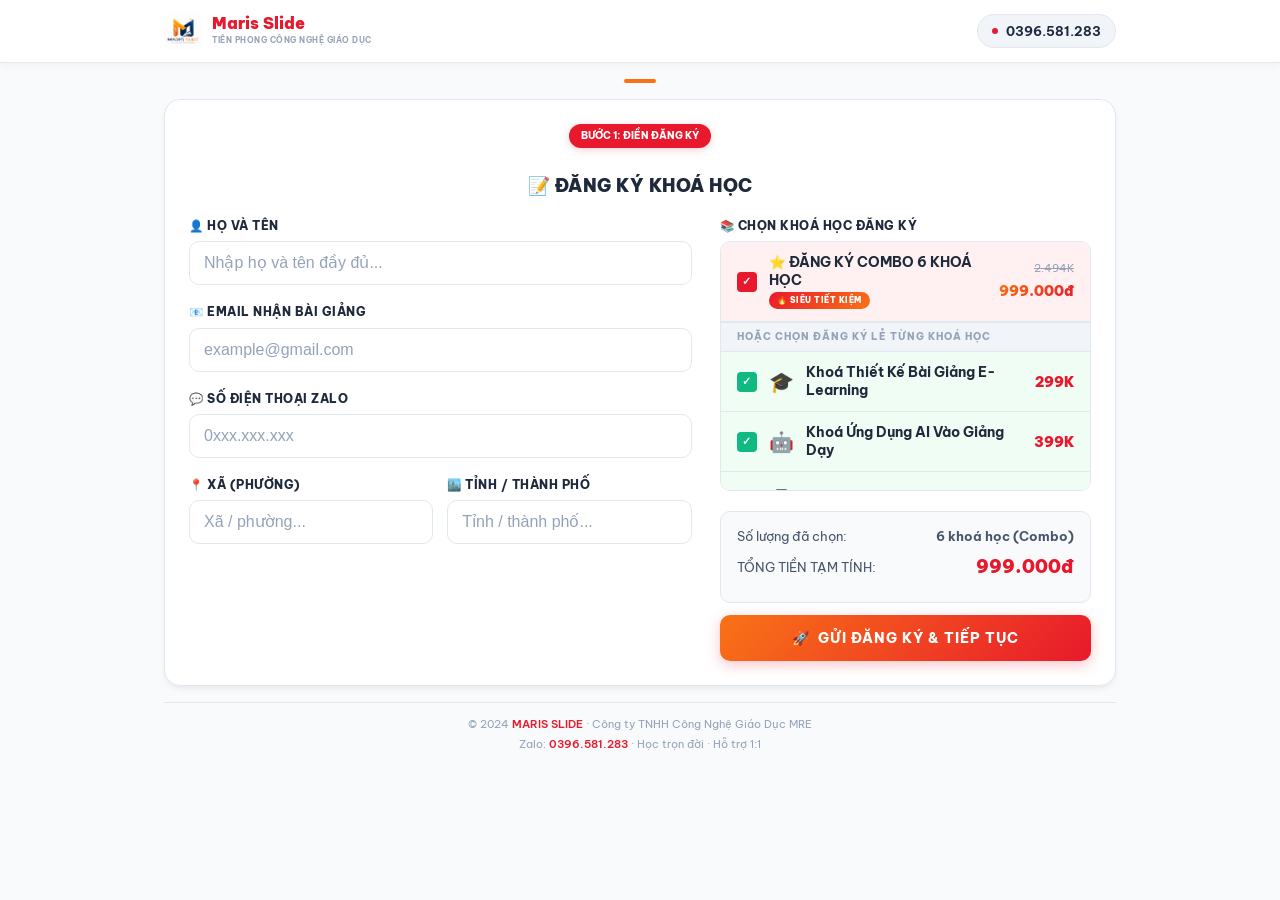
==== commit 08e949cd: "Update dangky.html" ====
--- a/dangky.html
+++ b/dangky.html
@@ -146,7 +146,7 @@
     .form-input {
       width: 100%; padding: 12px 14px;
       background: #ffffff; border: 1.5px solid var(--border);
-      border-radius: var(--radius-sm); color: var(--text-dark); font-size: 14px;
+      border-radius: var(--radius-sm); color: var(--text-dark); font-size: 16px;
       outline: none; transition: all 0.25s;
     }
 
@@ -223,6 +223,7 @@
       background: #f1f5f9; padding: 6px 16px;
       font-size: 10px; font-weight: 800; color: var(--text-muted);
       text-transform: uppercase; letter-spacing: 1px; border-bottom: 1px solid var(--border);
+      text-align: left;
     }
 
     /* Price Summary Box */
@@ -241,7 +242,7 @@
     }
 
     /* ============================================
-       STEP 3: PAYMENT SCREEN
+       PAYMENT SCREEN
        ============================================ */
     .pay-card { border-radius: var(--radius); }
 
@@ -280,9 +281,12 @@
       box-shadow: 0 2px 8px rgba(232,25,44,0.06);
     }
 
-    /* Bank panel */
-    .bank-panel { display: none; }
-    .bank-panel.active { display: block; }
+    /* Bank details panels */
+    .bank-info-panel { display: none; }
+    .bank-info-panel.active { display: block; }
+    
+    .qr-panel { display: none; }
+    .qr-panel.active { display: block; }
 
     .bi-row { display: flex; align-items: center; gap: 12px; padding: 10px 14px; background: #f8fafc; border: 1px solid var(--border); border-radius: 8px; margin-bottom: 6px; }
     .bi-label { font-size: 11px; font-weight: 800; color: var(--text-muted); text-transform: uppercase; min-width: 90px; flex-shrink: 0; }
@@ -339,6 +343,16 @@
     .btn-primary:hover:not(:disabled) { transform: translateY(-1px); box-shadow: 0 6px 20px rgba(232,25,44,0.35); }
     .btn-primary:disabled { opacity: 0.6; cursor: not-allowed; }
 
+    .btn-back {
+      display: flex; align-items: center; justify-content: center; gap: 6px;
+      width: 100%; padding: 11px;
+      background: #f1f5f9; border: 1.5px solid var(--border);
+      border-radius: var(--radius-sm); color: var(--text-body);
+      font-size: 13px; font-weight: 700; cursor: pointer;
+      transition: all 0.25s; margin-top: 10px;
+    }
+    .btn-back:hover { background: #e2e8f0; }
+
     /* ============================================
        TOAST & FOOTER
        ============================================ */
@@ -359,6 +373,58 @@
     }
     footer p { color: var(--text-muted); font-size: 11px; line-height: 1.8; }
     footer a { color: var(--red); text-decoration: none; font-weight: 600; }
+
+    /* Responsive grid styles */
+    .desktop-grid {
+      display: flex;
+      flex-direction: column;
+      gap: 18px;
+    }
+
+    .pay-grid-desktop {
+      display: flex;
+      flex-direction: column;
+      gap: 18px;
+    }
+
+    @media (min-width: 769px) {
+      .wrap {
+        max-width: 1000px;
+        padding: 0 24px;
+      }
+      .top-nav-inner {
+        max-width: 1000px;
+        padding: 12px 24px;
+      }
+      .container-body {
+        margin-top: 16px;
+        margin-bottom: 16px;
+        padding: 24px;
+      }
+      .desktop-grid {
+        display: grid;
+        grid-template-columns: 1.15fr 0.85fr;
+        gap: 28px;
+        align-items: start;
+      }
+      .pay-grid-desktop {
+        display: grid;
+        grid-template-columns: 1fr 1fr;
+        gap: 28px;
+        align-items: start;
+      }
+      .course-checklist {
+        max-height: 250px;
+        overflow-y: auto;
+      }
+      footer {
+        margin-top: 8px;
+        padding: 12px 16px;
+      }
+      .sec-title {
+        margin-bottom: 16px;
+      }
+    }
   </style>
 </head>
 <body>
@@ -392,76 +458,80 @@
         </div>
         <div class="sec-title">📝 ĐĂNG KÝ KHOÁ HỌC</div>
 
-        <form onsubmit="submitRegistration(event)" novalidate>
-          <div class="form-group">
-            <label class="form-label" for="f-name">👤 Họ và Tên</label>
-            <input id="f-name" class="form-input" type="text" placeholder="Nhập họ và tên đầy đủ..." autocomplete="name" />
-          </div>
-          <div class="form-group">
-            <label class="form-label" for="f-email">📧 Email nhận bài giảng</label>
-            <input id="f-email" class="form-input" type="email" placeholder="example@gmail.com" autocomplete="email" />
-          </div>
-          <div class="form-group">
-            <label class="form-label" for="f-zalo">💬 Số điện thoại Zalo</label>
-            <input id="f-zalo" class="form-input" type="tel" placeholder="0xxx.xxx.xxx" autocomplete="tel" />
-          </div>
-          
-          <div class="form-grid">
+        <form onsubmit="submitRegistration(event)" novalidate class="desktop-grid">
+          <div class="form-fields-side">
             <div class="form-group">
-              <label class="form-label" for="f-ward">📍 Xã (Phường)</label>
-              <input id="f-ward" class="form-input" type="text" placeholder="Xã / phường..." />
+              <label class="form-label" for="f-name">👤 Họ và Tên</label>
+              <input id="f-name" class="form-input" type="text" placeholder="Nhập họ và tên đầy đủ..." autocomplete="name" />
             </div>
             <div class="form-group">
-              <label class="form-label" for="f-province">🏙️ Tỉnh / Thành phố</label>
-              <input id="f-province" class="form-input" type="text" placeholder="Tỉnh / thành phố..." />
+              <label class="form-label" for="f-email">📧 Email nhận bài giảng</label>
+              <input id="f-email" class="form-input" type="email" placeholder="example@gmail.com" autocomplete="email" />
+            </div>
+            <div class="form-group">
+              <label class="form-label" for="f-zalo">💬 Số điện thoại Zalo</label>
+              <input id="f-zalo" class="form-input" type="tel" placeholder="0xxx.xxx.xxx" autocomplete="tel" />
+            </div>
+            
+            <div class="form-grid">
+              <div class="form-group">
+                <label class="form-label" for="f-ward">📍 Xã (Phường)</label>
+                <input id="f-ward" class="form-input" type="text" placeholder="Xã / phường..." />
+              </div>
+              <div class="form-group">
+                <label class="form-label" for="f-province">🏙️ Tỉnh / Thành phố</label>
+                <input id="f-province" class="form-input" type="text" placeholder="Tỉnh / thành phố..." />
+              </div>
             </div>
           </div>
 
-          <div class="form-group">
-            <label class="form-label">📚 Chọn khoá học đăng ký</label>
-            
-            <div class="course-checklist">
-              <!-- Combo Option -->
-              <div class="course-check-item combo-item" id="combo-row" onclick="toggleComboSelection()">
-                <div class="check-left">
-                  <div class="checkbox-icon" id="combo-chk-icon">✓</div>
-                  <div class="check-title-box">
-                    <span class="check-title">⭐ ĐĂNG KÝ COMBO 6 KHOÁ HỌC</span>
-                    <span class="check-badge">🔥 Siêu Tiết Kiệm</span>
+          <div class="checklist-side">
+            <div class="form-group" style="margin-bottom: 0;">
+              <label class="form-label">📚 Chọn khoá học đăng ký</label>
+              
+              <div class="course-checklist">
+                <!-- Combo Option -->
+                <div class="course-check-item combo-item" id="combo-row" onclick="toggleComboSelection()">
+                  <div class="check-left">
+                    <div class="checkbox-icon" id="combo-chk-icon">✓</div>
+                    <div class="check-title-box">
+                      <span class="check-title">⭐ ĐĂNG KÝ COMBO 6 KHOÁ HỌC</span>
+                      <span class="check-badge">🔥 Siêu Tiết Kiệm</span>
+                    </div>
+                  </div>
+                  <div class="check-price-box">
+                    <span class="price-old-strike">2.494K</span>
+                    <span class="price-new-lbl">999.000đ</span>
                   </div>
                 </div>
-                <div class="check-price-box">
-                  <span class="price-old-strike">2.494K</span>
-                  <span class="price-new-lbl">999.000đ</span>
+
+                <div class="checklist-divider">Hoặc chọn đăng ký lẻ từng khoá học</div>
+
+                <!-- Individual courses -->
+                <div id="individual-list"></div>
+              </div>
+
+              <!-- Price Recap -->
+              <div class="summary-box" id="summary-box">
+                <div class="sum-row">
+                  <span>Số lượng đã chọn:</span>
+                  <strong id="sum-count">0 khoá học</strong>
                 </div>
-              </div>
-
-              <div class="checklist-divider">Hoặc chọn đăng ký lẻ từng khoá học</div>
-
-              <!-- Individual courses -->
-              <div id="individual-list"></div>
+                <div class="sum-row">
+                  <span>TỔNG TIỀN TẠM TÍNH:</span>
+                  <span class="sum-total" id="sum-total">0đ</span>
+                </div>
+                <div class="combo-tip" id="combo-tip" style="display:none">
+                  🎉 Hệ thống tự áp dụng giá **COMBO 999K** tiết kiệm nhất cho thầy cô!
+                </div>
+              </div>
             </div>
 
-            <!-- Price Recap -->
-            <div class="summary-box" id="summary-box">
-              <div class="sum-row">
-                <span>Số lượng đã chọn:</span>
-                <strong id="sum-count">0 khoá học</strong>
-              </div>
-              <div class="sum-row">
-                <span>TỔNG TIỀN TẠM TÍNH:</span>
-                <span class="sum-total" id="sum-total">0đ</span>
-              </div>
-              <div class="combo-tip" id="combo-tip" style="display:none">
-                🎉 Hệ thống tự áp dụng giá **COMBO 999K** tiết kiệm nhất cho thầy cô!
-              </div>
-            </div>
+            <div id="form-err" class="form-err" style="margin-top: 12px;"></div>
+            <button type="submit" id="btn-submit" class="btn-primary" style="margin-top: 12px;">
+              <span>🚀</span> Gửi Đăng Ký &amp; Tiếp Tục
+            </button>
           </div>
-
-          <div id="form-err" class="form-err"></div>
-          <button type="submit" id="btn-submit" class="btn-primary">
-            <span>🚀</span> Gửi Đăng Ký &amp; Tiếp Tục
-          </button>
         </form>
       </section>
 
@@ -473,61 +543,75 @@
         <div class="sec-title">💳 THÔNG TIN CHUYỂN KHOẢN</div>
 
         <div class="pay-card">
-          <div class="pay-header">
-            <div style="font-size:11px;font-weight:800;text-transform:uppercase;color:var(--text-muted)">Khoá học đăng ký</div>
-            <div id="pay-course-label" class="pay-course-lbl"></div>
-          </div>
-
-          <!-- Code -->
-          <div class="pay-code-box">
-            <div class="pay-code-label">Nội dung chuyển khoản bắt buộc</div>
-            <div class="pay-code-value" id="pay-code" onclick="copyCodeText()" title="Click để sao chép"></div>
-            <div class="pay-code-hint">📋 Click lên đoạn mã để sao chép nhanh</div>
-          </div>
-
-          <!-- Tabs -->
-          <div class="bank-tabs">
-            <button class="bank-tab active" id="tab-mb" onclick="switchBankTab('mb')">🏦 MB Bank</button>
-            <button class="bank-tab" id="tab-tcb" onclick="switchBankTab('tcb')">🏦 Techcombank</button>
-          </div>
-
-          <!-- MB -->
-          <div class="bank-panel active" id="panel-mb">
-            <div class="bi-row"><div class="bi-label">Chủ TK</div><div class="bi-value">CONG TY TNHH CONG NGHE GIAO DUC MRE</div></div>
-            <div class="bi-row"><div class="bi-label">Số TK</div><div class="bi-stk" onclick="copyAccountNumber('353536888')">353536888 <span class="copy-ico">📋</span></div></div>
-            <div class="bi-row"><div class="bi-label">Ngân hàng</div><div class="bi-value">MB Bank (Ngân hàng Quân đội)</div></div>
-            <div class="qr-wrap">
-              <div class="qr-label">Quét mã QR để chuyển khoản điền sẵn nội dung</div>
-              <div class="qr-frame"><img id="qr-mb" src="" alt="QR MB Bank" class="qr-img" /></div>
-              <div class="qr-brand mb-brand">MB Bank</div>
+          <div class="pay-grid-desktop">
+            <div class="pay-details-side">
+              <div class="pay-header">
+                <div style="font-size:11px;font-weight:800;text-transform:uppercase;color:var(--text-muted)">Khoá học đăng ký</div>
+                <div id="pay-course-label" class="pay-course-lbl"></div>
+              </div>
+
+              <!-- Code -->
+              <div class="pay-code-box">
+                <div class="pay-code-label">Nội dung chuyển khoản bắt buộc</div>
+                <div class="pay-code-value" id="pay-code" onclick="copyCodeText()" title="Click để sao chép"></div>
+                <div class="pay-code-hint">📋 Click lên đoạn mã để sao chép nhanh</div>
+              </div>
+
+              <!-- Tabs -->
+              <div class="bank-tabs">
+                <button class="bank-tab active" id="tab-mb" onclick="switchBankTab('mb')">🏦 MB Bank</button>
+                <button class="bank-tab" id="tab-tcb" onclick="switchBankTab('tcb')">🏦 Techcombank</button>
+              </div>
+
+              <!-- MB Info -->
+              <div id="info-mb" class="bank-info-panel active">
+                <div class="bi-row"><div class="bi-label">Chủ TK</div><div class="bi-value">CONG TY TNHH CONG NGHE GIAO DUC MRE</div></div>
+                <div class="bi-row"><div class="bi-label">Số TK</div><div class="bi-stk" onclick="copyAccountNumber('353536888')">353536888 <span class="copy-ico">📋</span></div></div>
+                <div class="bi-row"><div class="bi-label">Ngân hàng</div><div class="bi-value">MB Bank (Ngân hàng Quân đội)</div></div>
+              </div>
+
+              <!-- TCB Info -->
+              <div id="info-tcb" class="bank-info-panel" style="display: none;">
+                <div class="bi-row"><div class="bi-label">Chủ TK</div><div class="bi-value">CONG TY TNHH CONG NGHE GIAO DUC MRE</div></div>
+                <div class="bi-row"><div class="bi-label">Số TK</div><div class="bi-stk" onclick="copyAccountNumber('836869999')">836869999 <span class="copy-ico">📋</span></div></div>
+                <div class="bi-row"><div class="bi-label">Ngân hàng</div><div class="bi-value">Techcombank (TMCP Kỹ Thương)</div></div>
+              </div>
+            </div>
+
+            <div class="pay-qr-side">
+              <!-- QR MB -->
+              <div id="qr-panel-mb" class="qr-panel active">
+                <div class="qr-wrap" style="padding: 0 0 8px;">
+                  <div class="qr-label">Quét mã QR để chuyển khoản điền sẵn nội dung</div>
+                  <div class="qr-frame"><img id="qr-mb" src="" alt="QR MB Bank" class="qr-img" /></div>
+                  <div class="qr-brand mb-brand">MB Bank</div>
+                </div>
+              </div>
+
+              <!-- QR TCB -->
+              <div id="qr-panel-tcb" class="qr-panel" style="display: none;">
+                <div class="qr-wrap" style="padding: 0 0 8px;">
+                  <div class="qr-label">Quét mã QR để chuyển khoản điền sẵn nội dung</div>
+                  <div class="qr-frame"><img id="qr-tcb" src="" alt="QR Techcombank" class="qr-img" /></div>
+                  <div class="qr-brand tcb-brand">Techcombank</div>
+                </div>
+              </div>
+
+              <!-- Note -->
+              <div class="pay-note" style="margin: 8px 0;">
+                <div class="pay-note-ico">💬</div>
+                <div class="pay-note-txt">
+                  Sau khi chuyển khoản xong, thầy cô hãy bấm <strong>"Báo Zalo Đã Thanh Toán"</strong> bên dưới để nhân viên kích hoạt tài khoản học ngay lập tức.
+                </div>
+              </div>
+
+              <a href="https://zalo.me/0396581283" target="_blank" rel="noopener noreferrer" class="zalo-btn">
+                <span>💬</span> Báo Zalo Đã Thanh Toán
+              </a>
+
+              <button class="btn-back" onclick="backToForm()">← Quay lại chỉnh sửa thông tin</button>
             </div>
           </div>
-
-          <!-- TCB -->
-          <div class="bank-panel" id="panel-tcb">
-            <div class="bi-row"><div class="bi-label">Chủ TK</div><div class="bi-value">CONG TY TNHH CONG NGHE GIAO DUC MRE</div></div>
-            <div class="bi-row"><div class="bi-label">Số TK</div><div class="bi-stk" onclick="copyAccountNumber('836869999')">836869999 <span class="copy-ico">📋</span></div></div>
-            <div class="bi-row"><div class="bi-label">Ngân hàng</div><div class="bi-value">Techcombank (TMCP Kỹ Thương)</div></div>
-            <div class="qr-wrap">
-              <div class="qr-label">Quét mã QR để chuyển khoản điền sẵn nội dung</div>
-              <div class="qr-frame"><img id="qr-tcb" src="" alt="QR Techcombank" class="qr-img" /></div>
-              <div class="qr-brand tcb-brand">Techcombank</div>
-            </div>
-          </div>
-
-          <!-- Note -->
-          <div class="pay-note">
-            <div class="pay-note-ico">💬</div>
-            <div class="pay-note-txt">
-              Sau khi chuyển khoản xong, thầy cô hãy bấm <strong>"Báo Zalo Đã Thanh Toán"</strong> bên dưới để nhân viên kích hoạt tài khoản học ngay lập tức.
-            </div>
-          </div>
-
-          <a href="https://zalo.me/0396581283" target="_blank" rel="noopener noreferrer" class="zalo-btn">
-            <span>💬</span> Báo Zalo Đã Thanh Toán
-          </a>
-
-          <button class="btn-back" onclick="backToForm()">← Quay lại chỉnh sửa thông tin</button>
         </div>
       </section>
 
@@ -759,7 +843,8 @@
     function switchBankTab(bank) {
       ['mb', 'tcb'].forEach(b => {
         document.getElementById('tab-' + b).className = 'bank-tab' + (b === bank ? ' active' : '');
-        document.getElementById('panel-' + b).className = 'bank-panel' + (b === bank ? ' active' : '');
+        document.getElementById('info-' + b).style.display = b === bank ? 'block' : 'none';
+        document.getElementById('qr-panel-' + b).style.display = b === bank ? 'block' : 'none';
       });
     }
 
@@ -771,7 +856,7 @@
 
     /* ======================================================
        COPIER & TOAST
-       ====================================================== */
+       ===================================================== */
     function copyCodeText() {
       const code = document.getElementById('pay-code').textContent;
       navigator.clipboard.writeText(code).catch(() => {});
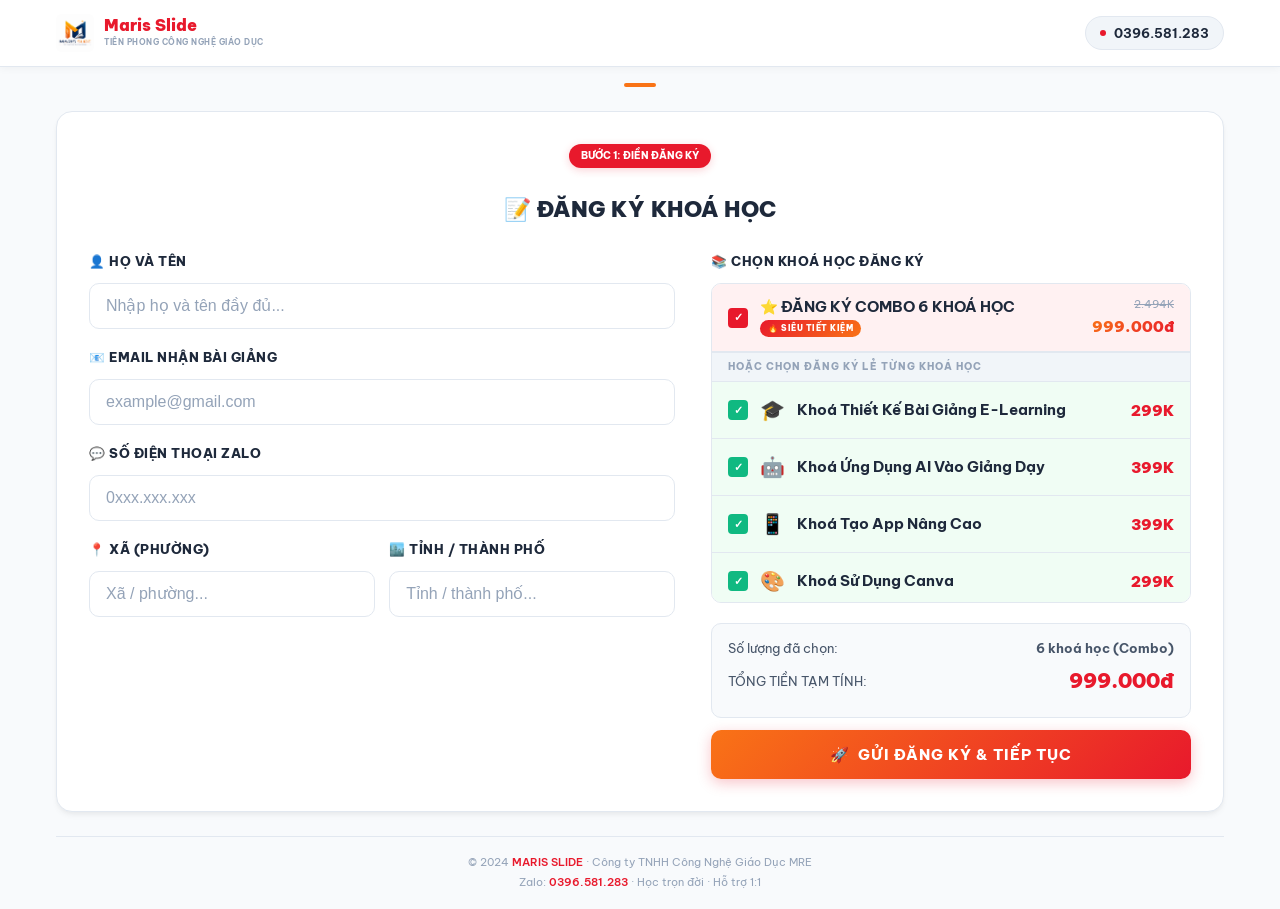
==== commit 744a3ada: "Update dangky.html" ====
--- a/dangky.html
+++ b/dangky.html
@@ -389,40 +389,71 @@
 
     @media (min-width: 769px) {
       .wrap {
-        max-width: 1000px;
+        max-width: 1360px;
+        width: 95%;
         padding: 0 24px;
       }
       .top-nav-inner {
-        max-width: 1000px;
-        padding: 12px 24px;
+        max-width: 1360px;
+        width: 95%;
+        padding: 14px 24px;
       }
       .container-body {
-        margin-top: 16px;
-        margin-bottom: 16px;
-        padding: 24px;
+        margin-top: 24px;
+        margin-bottom: 24px;
+        padding: 32px;
+      }
+      .sec-title {
+        font-size: 22px;
+        margin-bottom: 24px;
       }
       .desktop-grid {
         display: grid;
-        grid-template-columns: 1.15fr 0.85fr;
-        gap: 28px;
+        grid-template-columns: 1.1fr 0.9fr;
+        gap: 36px;
         align-items: start;
       }
       .pay-grid-desktop {
         display: grid;
-        grid-template-columns: 1fr 1fr;
-        gap: 28px;
+        grid-template-columns: 1.15fr 0.85fr;
+        gap: 36px;
         align-items: start;
       }
+      .form-input {
+        font-size: 16px;
+        padding: 13px 16px;
+      }
+      .form-label {
+        font-size: 12.5px;
+        margin-bottom: 6px;
+      }
       .course-checklist {
-        max-height: 250px;
+        max-height: 320px;
         overflow-y: auto;
       }
+      .check-title {
+        font-size: 14.5px;
+      }
+      .price-new-lbl {
+        font-size: 15px;
+      }
+      .sum-total {
+        font-size: 20px;
+      }
+      .pay-code-value {
+        font-size: 30px;
+      }
+      .qr-img {
+        width: 210px;
+        height: 210px;
+      }
+      .btn-primary {
+        padding: 15px;
+        font-size: 15px;
+      }
       footer {
-        margin-top: 8px;
-        padding: 12px 16px;
-      }
-      .sec-title {
-        margin-bottom: 16px;
+        margin-top: 16px;
+        padding: 16px;
       }
     }
   </style>
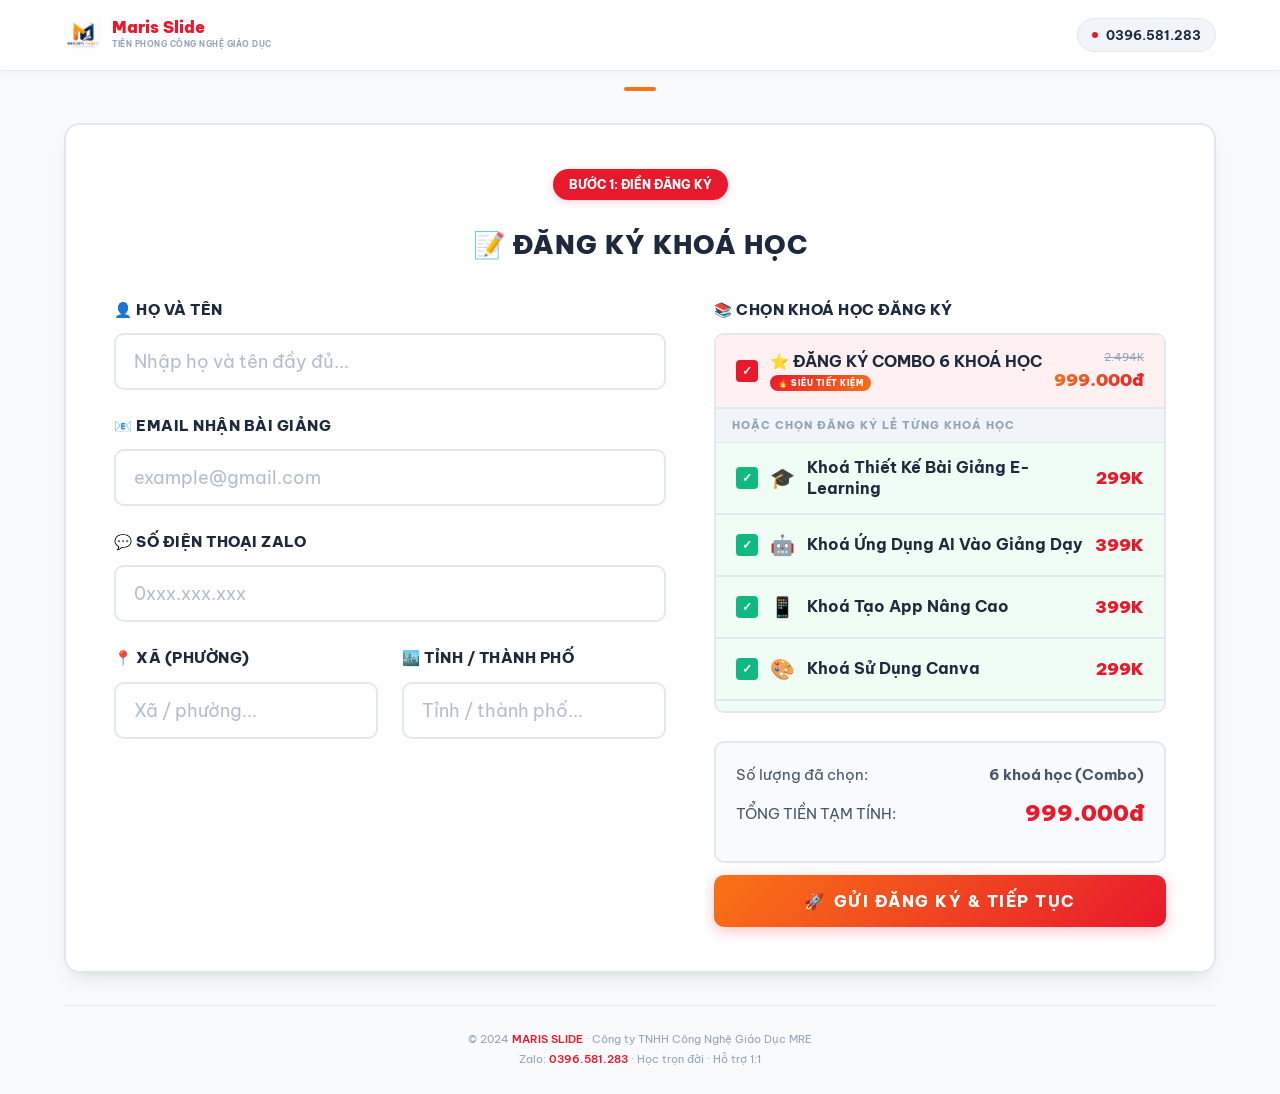
==== commit 294e4618: "Update dangky.html" ====
--- a/dangky.html
+++ b/dangky.html
@@ -28,7 +28,7 @@
       --text-body: #475569;
       --text-muted: #94a3b8;
       --border: #e2e8f0;
-      --font: 'Be Vietnam Pro', sans-serif;
+      --font: 'Be Vietnam Pro', 'Segoe UI', -apple-system, BlinkMacSystemFont, Roboto, sans-serif;
       --radius: 16px;
       --radius-sm: 10px;
       --shadow: 0 4px 6px -1px rgba(0,0,0,0.05), 0 2px 4px -1px rgba(0,0,0,0.03);
@@ -45,11 +45,15 @@
       min-height: 100vh;
     }
 
-    .wrap { position: relative; z-index: 1; max-width: 600px; margin: 0 auto; padding: 0 16px; }
-
-    /* ============================================
-       HEADER (Light Theme)
-       ============================================ */
+    .m-wrap {
+      position: relative; z-index: 1;
+      max-width: 650px;
+      margin: 0 auto;
+      padding: 0 16px;
+      box-sizing: border-box;
+    }
+
+    /* HEADER */
     header.top-nav {
       background: #ffffff;
       border-bottom: 1px solid var(--border);
@@ -59,7 +63,8 @@
 
     .top-nav-inner {
       display: flex; align-items: center; justify-content: space-between;
-      max-width: 600px; margin: 0 auto; padding: 12px 16px;
+      max-width: 650px; margin: 0 auto; padding: 12px 16px;
+      box-sizing: border-box;
     }
 
     .brand-logo-area {
@@ -101,262 +106,292 @@
       border-radius: 2px; margin: 16px auto 0;
     }
 
-    /* ============================================
-       PAGE CONTAINER
-       ============================================ */
-    .container-body {
-      background: #ffffff; border: 1px solid var(--border);
-      border-radius: var(--radius); padding: 24px;
-      box-shadow: var(--shadow); margin-top: 24px; margin-bottom: 32px;
-    }
-
-    .sec-title {
-      font-size: 18px; font-weight: 900; color: var(--text-dark);
-      text-align: center; margin-bottom: 20px; text-transform: uppercase; letter-spacing: 0.5px;
-    }
-
-    .step-indicator {
+    /* PAGE CONTAINER */
+    .m-container-body {
+      background: #ffffff;
+      border: 2px solid var(--border);
+      border-radius: var(--radius);
+      padding: 24px;
+      box-shadow: var(--shadow-lg);
+      margin-top: 24px;
+      margin-bottom: 32px;
+      box-sizing: border-box;
+    }
+
+    .m-sec-title {
+      font-size: 20px; font-weight: 900; color: var(--text-dark);
+      text-align: center; margin-bottom: 24px; text-transform: uppercase; letter-spacing: 0.5px;
+    }
+
+    .m-step-indicator {
       display: flex; justify-content: center; gap: 8px; margin-bottom: 24px;
     }
-    .step-badge {
-      font-size: 10px; font-weight: 800; text-transform: uppercase;
+    .m-step-badge {
+      font-size: 10.5px; font-weight: 800; text-transform: uppercase;
       padding: 4px 12px; border-radius: 20px; background: #e2e8f0; color: var(--text-muted);
     }
-    .step-badge.active {
+    .m-step-badge.active {
       background: var(--red); color: #ffffff;
       box-shadow: 0 2px 8px rgba(232,25,44,0.2);
     }
 
-    /* ============================================
-       FORM STATE
-       ============================================ */
+    /* FORM STATE */
     #step1-form { display: block; }
     #step2-payment { display: none; }
 
-    /* Form Styles */
-    .form-group { display: flex; flex-direction: column; gap: 6px; margin-bottom: 18px; }
-    .form-grid { display: grid; grid-template-columns: 1fr 1fr; gap: 14px; }
-    @media (max-width: 480px) { .form-grid { grid-template-columns: 1fr; gap: 14px; } }
-
-    .form-label {
-      font-size: 11.5px; font-weight: 800; color: var(--text-dark);
-      text-transform: uppercase; letter-spacing: 0.5px;
-    }
-
-    .form-input {
-      width: 100%; padding: 12px 14px;
-      background: #ffffff; border: 1.5px solid var(--border);
-      border-radius: var(--radius-sm); color: var(--text-dark); font-size: 16px;
-      outline: none; transition: all 0.25s;
-    }
-
-    .form-input::placeholder { color: var(--text-muted); }
-    .form-input:focus {
+    /* Form Styles (Conflict Free) */
+    .m-form-group {
+      display: flex;
+      flex-direction: column;
+      gap: 8px;
+      margin-bottom: 22px;
+      position: relative;
+      box-sizing: border-box;
+      text-align: left;
+    }
+    .m-form-group:last-child { margin-bottom: 0; }
+
+    .m-form-grid {
+      display: grid;
+      grid-template-columns: 1fr 1fr;
+      gap: 18px;
+      box-sizing: border-box;
+    }
+
+    .m-form-label {
+      font-size: 13px;
+      font-weight: 800;
+      color: var(--text-dark);
+      text-transform: uppercase;
+      letter-spacing: 0.5px;
+      display: block;
+      margin-bottom: 2px;
+    }
+
+    .m-form-input {
+      width: 100%;
+      padding: 13px 16px;
+      background: #ffffff;
+      border: 2px solid var(--border);
+      border-radius: var(--radius-sm);
+      color: var(--text-dark);
+      font-size: 16px;
+      font-family: var(--font);
+      outline: none;
+      transition: all 0.25s;
+      box-sizing: border-box;
+      height: auto;
+      line-height: normal;
+    }
+
+    .m-form-input::placeholder { color: var(--text-muted); opacity: 0.7; }
+    .m-form-input:focus {
       border-color: var(--red);
-      box-shadow: 0 0 0 3px rgba(232,25,44,0.06);
-    }
-
-    .form-err { color: var(--red); font-size: 12px; font-weight: 700; margin-top: 4px; }
-
-    /* ============================================
-       COURSE CHECKLIST (Light Professional)
-       ============================================ */
-    .course-checklist {
-      border: 1.5px solid var(--border); border-radius: var(--radius-sm);
-      overflow: hidden; background: #ffffff; display: flex; flex-direction: column;
-    }
-
-    .course-check-item {
+      box-shadow: 0 0 0 4px rgba(232,25,44,0.06);
+      background: #ffffff;
+    }
+
+    .m-form-err {
+      color: var(--red);
+      font-size: 13px;
+      font-weight: 700;
+      margin-top: 8px;
+      text-align: center;
+    }
+
+    /* COURSE CHECKLIST */
+    .m-course-checklist {
+      border: 2px solid var(--border);
+      border-radius: var(--radius-sm);
+      overflow: hidden;
+      background: #ffffff;
+      display: flex;
+      flex-direction: column;
+      box-sizing: border-box;
+    }
+
+    .m-course-check-item {
       display: flex; align-items: center; justify-content: space-between;
-      padding: 12px 16px; border-bottom: 1px solid var(--border);
+      padding: 12px 16px; border-bottom: 1.5px solid var(--border);
       cursor: pointer; transition: all 0.25s;
-    }
-    .course-check-item:last-child { border-bottom: none; }
-    .course-check-item:hover { background: #f8fafc; }
-
-    .course-check-item.combo-item {
+      box-sizing: border-box;
+    }
+    .m-course-check-item:last-child { border-bottom: none; }
+    .m-course-check-item:hover { background: #f8fafc; }
+
+    .m-course-check-item.combo-item {
       background: #fff8f8; border-bottom: 2px solid var(--border);
     }
-    .course-check-item.combo-item:hover { background: #fff1f1; }
-    .course-check-item.combo-item.checked { background: #fff1f2; }
-
-    .course-check-item.checked {
-      background: #f0fdf4;
-    }
-
-    .check-left { display: flex; align-items: center; gap: 12px; flex: 1; min-width: 0; }
+    .m-course-check-item.combo-item:hover { background: #fff1f1; }
+    .m-course-check-item.combo-item.checked { background: #fff1f2; }
+    .m-course-check-item.checked { background: #f0fdf4; }
+
+    .m-check-left { display: flex; align-items: center; gap: 12px; flex: 1; min-width: 0; }
     
-    /* Native style custom checkboxes */
-    .checkbox-icon {
-      width: 20px; height: 20px; border-radius: 4px; border: 2px solid var(--border);
+    .m-checkbox-icon {
+      width: 22px; height: 22px; border-radius: 4px; border: 2px solid var(--border);
       background: #ffffff; display: flex; align-items: center; justify-content: center;
-      font-size: 11px; font-weight: 900; color: transparent; transition: all 0.2s;
+      font-size: 12px; font-weight: 900; color: transparent; transition: all 0.2s;
       flex-shrink: 0;
     }
-    .course-check-item.checked .checkbox-icon {
+    .m-course-check-item.checked .m-checkbox-icon {
       background: var(--green); border-color: var(--green); color: #ffffff;
     }
-    .course-check-item.combo-item.checked .checkbox-icon {
+    .m-course-check-item.combo-item.checked .m-checkbox-icon {
       background: var(--red); border-color: var(--red); color: #ffffff;
     }
 
-    .check-icon-emoji { font-size: 20px; flex-shrink: 0; }
-    .check-title-box { display: flex; flex-direction: column; min-width: 0; }
-    .check-title { font-size: 13.5px; font-weight: 700; color: var(--text-dark); line-height: 1.3; }
-    .check-badge {
+    .m-check-icon-emoji { font-size: 20px; flex-shrink: 0; }
+    .m-check-title-box { display: flex; flex-direction: column; min-width: 0; }
+    .m-check-title { font-size: 14px; font-weight: 700; color: var(--text-dark); line-height: 1.35; }
+    .m-check-badge {
       display: inline-block; font-size: 8px; font-weight: 900; color: #ffffff;
       background: linear-gradient(135deg, var(--red), var(--orange));
       padding: 2px 8px; border-radius: 10px; text-transform: uppercase;
       letter-spacing: 0.5px; margin-top: 3px; align-self: flex-start;
     }
 
-    .check-price-box { text-align: right; flex-shrink: 0; }
-    .price-old-strike { font-size: 11px; color: var(--text-muted); text-decoration: line-through; display: block; }
-    .price-new-lbl { font-size: 14px; font-weight: 900; color: var(--red); }
-    .combo-item .price-new-lbl {
+    .m-check-price-box { text-align: right; flex-shrink: 0; }
+    .m-price-old-strike { font-size: 11px; color: var(--text-muted); text-decoration: line-through; display: block; }
+    .m-price-new-lbl { font-size: 14.5px; font-weight: 900; color: var(--red); }
+    .combo-item .m-price-new-lbl {
       background: linear-gradient(135deg, var(--orange), var(--red));
       -webkit-background-clip: text; -webkit-text-fill-color: transparent; background-clip: text;
       font-weight: 900;
     }
 
-    .checklist-divider {
-      background: #f1f5f9; padding: 6px 16px;
-      font-size: 10px; font-weight: 800; color: var(--text-muted);
-      text-transform: uppercase; letter-spacing: 1px; border-bottom: 1px solid var(--border);
+    .m-checklist-divider {
+      background: #f1f5f9; padding: 8px 16px;
+      font-size: 10.5px; font-weight: 800; color: var(--text-muted);
+      text-transform: uppercase; letter-spacing: 1px; border-bottom: 1.5px solid var(--border);
       text-align: left;
     }
 
     /* Price Summary Box */
-    .summary-box {
-      background: #f8fafc; border: 1.5px solid var(--border); border-radius: var(--radius-sm);
-      padding: 14px 16px; margin-top: 14px; display: none;
-    }
-    .summary-box.show { display: block; }
-    .sum-row { display: flex; justify-content: space-between; align-items: center; font-size: 13px; color: var(--text-body); margin-bottom: 6px; }
-    .sum-row:last-child { margin-bottom: 0; }
-    .sum-total { font-size: 18px; font-weight: 900; color: var(--red); }
-    .combo-tip {
+    .m-summary-box {
+      background: #f8fafc; border: 2px solid var(--border); border-radius: var(--radius-sm);
+      padding: 16px; margin-top: 14px; display: none;
+    }
+    .m-summary-box.show { display: block; }
+    .m-sum-row { display: flex; justify-content: space-between; align-items: center; font-size: 13.5px; color: var(--text-body); margin-bottom: 8px; }
+    .m-sum-row:last-child { margin-bottom: 0; }
+    .m-sum-total { font-size: 19px; font-weight: 900; color: var(--red); }
+    .m-combo-tip {
       background: #f0fdf4; border: 1px solid #bbf7d0; border-radius: 8px;
-      padding: 8px 12px; font-size: 11.5px; color: var(--green-dark);
-      font-weight: 700; margin-top: 8px; text-align: center;
-    }
-
-    /* ============================================
-       PAYMENT SCREEN
-       ============================================ */
-    .pay-card { border-radius: var(--radius); }
-
-    .pay-header {
-      padding: 12px 16px; background: #fff5f5; border: 1px solid var(--border); border-radius: var(--radius-sm);
-      margin-bottom: 18px;
-    }
-    .pay-course-lbl {
-      font-size: 13px; font-weight: 700; color: var(--red);
-      background: #ffffff; border: 1px solid rgba(232,25,44,0.2);
+      padding: 10px 14px; font-size: 12px; color: var(--green-dark);
+      font-weight: 700; margin-top: 10px; text-align: center;
+      line-height: 1.4;
+    }
+
+    /* PAYMENT SCREEN */
+    .m-pay-card { border-radius: var(--radius); }
+
+    .m-pay-header {
+      padding: 14px 16px; background: #fff5f5; border: 1.5px solid var(--border); border-radius: var(--radius-sm);
+      margin-bottom: 18px; text-align: left;
+    }
+    .m-pay-course-lbl {
+      font-size: 13.5px; font-weight: 700; color: var(--red);
+      background: #ffffff; border: 1.5px solid rgba(232,25,44,0.2);
       border-radius: 6px; padding: 6px 12px; display: inline-block; margin-top: 6px;
     }
 
-    .pay-code-box {
-      background: #fffbeb; border: 1.5px solid var(--orange-light); border-radius: var(--radius-sm);
-      padding: 16px; text-align: center; margin-bottom: 18px;
-    }
-    .pay-code-label { font-size: 11px; font-weight: 800; text-transform: uppercase; letter-spacing: 1px; color: var(--text-body); margin-bottom: 6px; }
-    .pay-code-value {
-      font-size: 26px; font-weight: 900; letter-spacing: 4px; color: var(--orange);
-      font-family: 'Courier New', monospace; margin-bottom: 4px; cursor: pointer;
-    }
-    .pay-code-hint { font-size: 11px; color: var(--text-muted); }
+    .m-pay-code-box {
+      background: #fffbeb; border: 2px solid var(--orange-light); border-radius: var(--radius-sm);
+      padding: 18px; text-align: center; margin-bottom: 18px;
+    }
+    .m-pay-code-label { font-size: 11px; font-weight: 800; text-transform: uppercase; letter-spacing: 1.5px; color: var(--text-body); margin-bottom: 6px; }
+    .m-pay-code-value {
+      font-size: 28px; font-weight: 900; letter-spacing: 4px; color: var(--orange);
+      font-family: 'Courier New', monospace; margin-bottom: 6px; cursor: pointer;
+    }
+    .m-pay-code-hint { font-size: 11.5px; color: var(--text-muted); }
 
     /* Bank tabs */
-    .bank-tabs { display: flex; gap: 8px; margin-bottom: 16px; }
-    .bank-tab {
-      flex: 1; padding: 10px 8px;
-      border: 1.5px solid var(--border); border-radius: var(--radius-sm);
+    .m-bank-tabs { display: flex; gap: 8px; margin-bottom: 18px; }
+    .m-bank-tab {
+      flex: 1; padding: 12px 8px;
+      border: 2px solid var(--border); border-radius: var(--radius-sm);
       background: #f8fafc; color: var(--text-body);
-      font-size: 13px; font-weight: 700; cursor: pointer; font-family: var(--font);
+      font-size: 13.5px; font-weight: 700; cursor: pointer; font-family: var(--font);
       transition: all 0.25s;
     }
-    .bank-tab.active {
+    .m-bank-tab.active {
       border-color: var(--red); background: #ffffff; color: var(--red);
       box-shadow: 0 2px 8px rgba(232,25,44,0.06);
     }
 
     /* Bank details panels */
-    .bank-info-panel { display: none; }
-    .bank-info-panel.active { display: block; }
+    .m-bank-info-panel { display: none; }
+    .m-bank-info-panel.active { display: block; }
     
     .qr-panel { display: none; }
     .qr-panel.active { display: block; }
 
-    .bi-row { display: flex; align-items: center; gap: 12px; padding: 10px 14px; background: #f8fafc; border: 1px solid var(--border); border-radius: 8px; margin-bottom: 6px; }
-    .bi-label { font-size: 11px; font-weight: 800; color: var(--text-muted); text-transform: uppercase; min-width: 90px; flex-shrink: 0; }
-    .bi-value { font-size: 13px; font-weight: 700; color: var(--text-dark); }
-    .bi-stk { font-size: 18px; font-weight: 900; color: var(--red); cursor: pointer; display: flex; align-items: center; gap: 6px; }
-    .bi-stk:hover { color: var(--orange); }
+    .m-bi-row { display: flex; align-items: center; gap: 12px; padding: 12px 14px; background: #f8fafc; border: 1.5px solid var(--border); border-radius: 8px; margin-bottom: 8px; text-align: left; }
+    .m-bi-label { font-size: 11px; font-weight: 800; color: var(--text-muted); text-transform: uppercase; min-width: 90px; flex-shrink: 0; }
+    .m-bi-value { font-size: 14px; font-weight: 700; color: var(--text-dark); }
+    .m-bi-stk { font-size: 19px; font-weight: 900; color: var(--red); cursor: pointer; display: flex; align-items: center; gap: 6px; }
+    .m-bi-stk:hover { color: var(--orange); }
 
     /* QR Code */
-    .qr-wrap { text-align: center; padding: 16px 0 8px; }
-    .qr-label { font-size: 11px; color: var(--text-muted); text-transform: uppercase; letter-spacing: 0.5px; margin-bottom: 12px; }
-    .qr-frame { background: #ffffff; border-radius: 12px; padding: 10px; display: inline-block; box-shadow: 0 4px 20px rgba(0,0,0,0.05); border: 1.5px solid var(--border); }
-    .qr-img { width: 180px; height: 180px; display: block; border-radius: 6px; }
-    .qr-brand { margin-top: 10px; font-size: 13px; font-weight: 800; }
+    .m-qr-wrap { text-align: center; padding: 16px 0 8px; }
+    .m-qr-label { font-size: 11.5px; color: var(--text-muted); text-transform: uppercase; letter-spacing: 0.5px; margin-bottom: 12px; }
+    .m-qr-frame { background: #ffffff; border-radius: 12px; padding: 12px; display: inline-block; box-shadow: 0 4px 20px rgba(0,0,0,0.05); border: 2px solid var(--border); }
+    .m-qr-img { width: 180px; height: 180px; display: block; border-radius: 6px; }
+    .m-qr-brand { margin-top: 10px; font-size: 13.5px; font-weight: 800; }
     .mb-brand { color: #003893; }
     .tcb-brand { color: #ed1c24; }
 
     /* Pay note */
-    .pay-note {
+    .m-pay-note {
       display: flex; align-items: flex-start; gap: 12px;
-      background: #f0fdf4; border: 1px solid #bbf7d0; border-radius: var(--radius-sm);
-      padding: 14px 16px; margin: 16px 0;
-    }
-    .pay-note-ico { font-size: 20px; flex-shrink: 0; }
-    .pay-note-txt { font-size: 13px; color: var(--text-body); line-height: 1.6; }
-    .pay-note-txt strong { color: var(--green-dark); }
-    .pay-note-txt a { color: var(--red); text-decoration: none; font-weight: 700; }
+      background: #f0fdf4; border: 1.5px solid #bbf7d0; border-radius: var(--radius-sm);
+      padding: 14px 16px; margin: 18px 0;
+    }
+    .m-pay-note-ico { font-size: 20px; flex-shrink: 0; }
+    .m-pay-note-txt { font-size: 13.5px; color: var(--text-body); line-height: 1.6; }
+    .m-pay-note-txt strong { color: var(--green-dark); }
 
     /* Zalo btn */
-    .zalo-btn {
+    .m-zalo-btn {
       display: flex; align-items: center; justify-content: center; gap: 8px;
       width: 100%; padding: 14px; background: #0068ff;
-      color: #ffffff; font-size: 14px; font-weight: 800;
+      color: #ffffff; font-size: 14.5px; font-weight: 800;
       border-radius: var(--radius-sm); text-decoration: none;
       text-transform: uppercase; letter-spacing: 1px;
       box-shadow: 0 4px 14px rgba(0,104,255,0.3);
       transition: all 0.28s;
     }
-    .zalo-btn:hover { transform: translateY(-1px); box-shadow: 0 6px 20px rgba(0,104,255,0.4); }
-
-    /* ============================================
-       BUTTONS
-       ============================================ */
-    .btn-primary {
-      width: 100%; padding: 14px; margin-top: 10px;
+    .m-zalo-btn:hover { transform: translateY(-1px); box-shadow: 0 6px 20px rgba(0,104,255,0.4); }
+
+    /* BUTTONS */
+    .m-btn-primary {
+      width: 100%; padding: 15px; margin-top: 10px;
       background: linear-gradient(135deg, var(--orange), var(--red));
-      color: #ffffff; font-size: 14px; font-weight: 800;
+      color: #ffffff; font-size: 14.5px; font-weight: 800;
       border: none; border-radius: var(--radius-sm); cursor: pointer;
-      text-transform: uppercase; letter-spacing: 1px;
+      text-transform: uppercase; letter-spacing: 1.5px;
       box-shadow: 0 4px 14px rgba(232,25,44,0.25);
       transition: all 0.28s;
       display: flex; align-items: center; justify-content: center; gap: 8px;
       font-family: var(--font);
     }
-    .btn-primary:hover:not(:disabled) { transform: translateY(-1px); box-shadow: 0 6px 20px rgba(232,25,44,0.35); }
-    .btn-primary:disabled { opacity: 0.6; cursor: not-allowed; }
-
-    .btn-back {
+    .m-btn-primary:hover:not(:disabled) { transform: translateY(-1px); box-shadow: 0 6px 20px rgba(232,25,44,0.35); }
+    .m-btn-primary:disabled { opacity: 0.6; cursor: not-allowed; }
+
+    .m-btn-back {
       display: flex; align-items: center; justify-content: center; gap: 6px;
-      width: 100%; padding: 11px;
-      background: #f1f5f9; border: 1.5px solid var(--border);
+      width: 100%; padding: 12px;
+      background: #f1f5f9; border: 2px solid var(--border);
       border-radius: var(--radius-sm); color: var(--text-body);
-      font-size: 13px; font-weight: 700; cursor: pointer;
-      transition: all 0.25s; margin-top: 10px;
-    }
-    .btn-back:hover { background: #e2e8f0; }
-
-    /* ============================================
-       TOAST & FOOTER
-       ============================================ */
-    .toast {
+      font-size: 13.5px; font-weight: 700; cursor: pointer;
+      transition: all 0.25s; margin-top: 12px; font-family: var(--font);
+    }
+    .m-btn-back:hover { background: #e2e8f0; }
+
+    /* TOAST & FOOTER */
+    .m-toast {
       position: fixed; bottom: 30px; left: 50%; transform: translateX(-50%);
       background: rgba(16,185,129,0.95); color: #ffffff; padding: 10px 24px;
       border-radius: 50px; font-size: 13px; font-weight: 700;
@@ -364,96 +399,178 @@
       pointer-events: none; white-space: nowrap;
       box-shadow: 0 4px 12px rgba(0,0,0,0.1);
     }
-    .toast.show { opacity: 1; }
+    .m-toast.show { opacity: 1; }
 
     footer {
       text-align: center; padding: 24px 16px;
       border-top: 1px solid var(--border);
-      margin-top: 16px;
+      margin-top: 24px;
     }
     footer p { color: var(--text-muted); font-size: 11px; line-height: 1.8; }
     footer a { color: var(--red); text-decoration: none; font-weight: 600; }
 
     /* Responsive grid styles */
-    .desktop-grid {
+    .m-desktop-grid {
       display: flex;
       flex-direction: column;
-      gap: 18px;
-    }
-
-    .pay-grid-desktop {
+      gap: 20px;
+    }
+
+    .m-pay-grid-desktop {
       display: flex;
       flex-direction: column;
-      gap: 18px;
-    }
-
+      gap: 20px;
+    }
+
+    /* DESKTOP STYLING (PC - AUTO MATCH SCREEN WITH MAX OPTIMIZED SIZES) */
     @media (min-width: 769px) {
-      .wrap {
-        max-width: 1360px;
+      .m-wrap {
+        max-width: 1400px;
         width: 95%;
-        padding: 0 24px;
+        padding: 0 32px;
       }
       .top-nav-inner {
-        max-width: 1360px;
+        max-width: 1400px;
         width: 95%;
-        padding: 14px 24px;
-      }
-      .container-body {
-        margin-top: 24px;
-        margin-bottom: 24px;
-        padding: 32px;
-      }
-      .sec-title {
-        font-size: 22px;
-        margin-bottom: 24px;
-      }
-      .desktop-grid {
+        padding: 16px 32px;
+      }
+      .m-container-body {
+        margin-top: 32px;
+        margin-bottom: 32px;
+        padding: 44px 48px;
+        border-width: 2.5px;
+      }
+      .m-sec-title {
+        font-size: 26px;
+        margin-bottom: 32px;
+        letter-spacing: 1px;
+      }
+      .m-step-badge {
+        font-size: 12px;
+        padding: 6px 16px;
+      }
+      .m-desktop-grid {
         display: grid;
         grid-template-columns: 1.1fr 0.9fr;
-        gap: 36px;
+        gap: 48px;
         align-items: start;
       }
-      .pay-grid-desktop {
+      .m-pay-grid-desktop {
         display: grid;
         grid-template-columns: 1.15fr 0.85fr;
-        gap: 36px;
+        gap: 48px;
         align-items: start;
       }
-      .form-input {
+      
+      /* Form Inputs PC sizing */
+      .m-form-group {
+        margin-bottom: 24px;
+        gap: 10px;
+      }
+      .m-form-grid {
+        gap: 24px;
+      }
+      .m-form-label {
+        font-size: 14.5px;
+      }
+      .m-form-input {
+        font-size: 17.5px;
+        padding: 15px 18px;
+        border-width: 2.5px;
+      }
+      .m-course-checklist {
+        border-width: 2.5px;
+        max-height: 380px;
+        overflow-y: auto;
+      }
+      .m-course-check-item {
+        padding: 14px 20px;
+        border-bottom-width: 2px;
+      }
+      .m-check-title {
+        font-size: 15.5px;
+      }
+      .m-price-new-lbl {
+        font-size: 16.5px;
+      }
+      .m-summary-box {
+        border-width: 2.5px;
+        padding: 20px;
+        margin-top: 18px;
+      }
+      .m-sum-row {
+        font-size: 14.5px;
+        margin-bottom: 10px;
+      }
+      .m-sum-total {
+        font-size: 22px;
+      }
+      .m-combo-tip {
+        font-size: 13.5px;
+        padding: 12px 18px;
+      }
+
+      /* Step 2 PC Sizing */
+      .m-pay-header {
+        padding: 18px 20px;
+        border-width: 2px;
+      }
+      .m-pay-course-lbl {
+        font-size: 15px;
+        padding: 8px 16px;
+      }
+      .m-pay-code-box {
+        border-width: 2.5px;
+        padding: 22px;
+      }
+      .m-pay-code-value {
+        font-size: 34px;
+      }
+      .m-bank-tab {
+        font-size: 15px;
+        padding: 14px 10px;
+        border-width: 2.5px;
+      }
+      .m-bi-row {
+        padding: 14px 18px;
+        border-width: 2px;
+        margin-bottom: 10px;
+      }
+      .m-bi-value {
+        font-size: 15px;
+      }
+      .m-bi-stk {
+        font-size: 21px;
+      }
+      .m-qr-frame {
+        border-width: 2.5px;
+        padding: 16px;
+      }
+      .m-qr-img {
+        width: 220px;
+        height: 220px;
+      }
+      .m-qr-brand {
+        font-size: 15px;
+      }
+      .m-pay-note {
+        padding: 16px 20px;
+        border-width: 2px;
+      }
+      .m-pay-note-txt {
+        font-size: 14px;
+      }
+      .m-zalo-btn {
+        padding: 16px;
         font-size: 16px;
-        padding: 13px 16px;
-      }
-      .form-label {
-        font-size: 12.5px;
-        margin-bottom: 6px;
-      }
-      .course-checklist {
-        max-height: 320px;
-        overflow-y: auto;
-      }
-      .check-title {
-        font-size: 14.5px;
-      }
-      .price-new-lbl {
-        font-size: 15px;
-      }
-      .sum-total {
-        font-size: 20px;
-      }
-      .pay-code-value {
-        font-size: 30px;
-      }
-      .qr-img {
-        width: 210px;
-        height: 210px;
-      }
-      .btn-primary {
-        padding: 15px;
-        font-size: 15px;
+      }
+      .m-btn-primary {
+        padding: 16px;
+        font-size: 16px;
       }
       footer {
-        margin-top: 16px;
-        padding: 16px;
+        margin-top: 32px;
+        padding: 24px;
       }
     }
   </style>
@@ -476,90 +593,90 @@
     </div>
   </header>
 
-  <div class="wrap">
+  <div class="m-wrap">
     <div class="header-bar-accent"></div>
 
     <!-- MAIN BODY CONTAINER -->
-    <main class="container-body">
+    <main class="m-container-body">
 
       <!-- ==================== STEP 1: FILL INFO & CHOOSE COURSE ==================== -->
       <section id="step1-form">
-        <div class="step-indicator">
-          <span class="step-badge active">Bước 1: Điền đăng ký</span>
+        <div class="m-step-indicator">
+          <span class="m-step-badge active">Bước 1: Điền đăng ký</span>
         </div>
-        <div class="sec-title">📝 ĐĂNG KÝ KHOÁ HỌC</div>
-
-        <form onsubmit="submitRegistration(event)" novalidate class="desktop-grid">
-          <div class="form-fields-side">
-            <div class="form-group">
-              <label class="form-label" for="f-name">👤 Họ và Tên</label>
-              <input id="f-name" class="form-input" type="text" placeholder="Nhập họ và tên đầy đủ..." autocomplete="name" />
+        <div class="m-sec-title">📝 ĐĂNG KÝ KHOÁ HỌC</div>
+
+        <form onsubmit="submitRegistration(event)" novalidate class="m-desktop-grid">
+          <div class="m-form-fields-side">
+            <div class="m-form-group">
+              <label class="m-form-label" for="f-name">👤 Họ và Tên</label>
+              <input id="f-name" class="m-form-input" type="text" placeholder="Nhập họ và tên đầy đủ..." autocomplete="name" />
             </div>
-            <div class="form-group">
-              <label class="form-label" for="f-email">📧 Email nhận bài giảng</label>
-              <input id="f-email" class="form-input" type="email" placeholder="example@gmail.com" autocomplete="email" />
+            <div class="m-form-group">
+              <label class="m-form-label" for="f-email">📧 Email nhận bài giảng</label>
+              <input id="f-email" class="m-form-input" type="email" placeholder="example@gmail.com" autocomplete="email" />
             </div>
-            <div class="form-group">
-              <label class="form-label" for="f-zalo">💬 Số điện thoại Zalo</label>
-              <input id="f-zalo" class="form-input" type="tel" placeholder="0xxx.xxx.xxx" autocomplete="tel" />
+            <div class="m-form-group">
+              <label class="m-form-label" for="f-zalo">💬 Số điện thoại Zalo</label>
+              <input id="f-zalo" class="m-form-input" type="tel" placeholder="0xxx.xxx.xxx" autocomplete="tel" />
             </div>
             
-            <div class="form-grid">
-              <div class="form-group">
-                <label class="form-label" for="f-ward">📍 Xã (Phường)</label>
-                <input id="f-ward" class="form-input" type="text" placeholder="Xã / phường..." />
-              </div>
-              <div class="form-group">
-                <label class="form-label" for="f-province">🏙️ Tỉnh / Thành phố</label>
-                <input id="f-province" class="form-input" type="text" placeholder="Tỉnh / thành phố..." />
+            <div class="m-form-grid">
+              <div class="m-form-group">
+                <label class="m-form-label" for="f-ward">📍 Xã (Phường)</label>
+                <input id="f-ward" class="m-form-input" type="text" placeholder="Xã / phường..." />
+              </div>
+              <div class="m-form-group">
+                <label class="m-form-label" for="f-province">🏙️ Tỉnh / Thành phố</label>
+                <input id="f-province" class="m-form-input" type="text" placeholder="Tỉnh / thành phố..." />
               </div>
             </div>
           </div>
 
           <div class="checklist-side">
-            <div class="form-group" style="margin-bottom: 0;">
-              <label class="form-label">📚 Chọn khoá học đăng ký</label>
+            <div class="m-form-group" style="margin-bottom: 0;">
+              <label class="m-form-label">📚 Chọn khoá học đăng ký</label>
               
-              <div class="course-checklist">
+              <div class="m-course-checklist">
                 <!-- Combo Option -->
-                <div class="course-check-item combo-item" id="combo-row" onclick="toggleComboSelection()">
-                  <div class="check-left">
-                    <div class="checkbox-icon" id="combo-chk-icon">✓</div>
-                    <div class="check-title-box">
-                      <span class="check-title">⭐ ĐĂNG KÝ COMBO 6 KHOÁ HỌC</span>
-                      <span class="check-badge">🔥 Siêu Tiết Kiệm</span>
+                <div class="m-course-check-item combo-item" id="combo-row" onclick="toggleComboSelection()">
+                  <div class="m-check-left">
+                    <div class="m-checkbox-icon" id="combo-chk-icon">✓</div>
+                    <div class="m-check-title-box">
+                      <span class="m-check-title">⭐ ĐĂNG KÝ COMBO 6 KHOÁ HỌC</span>
+                      <span class="m-check-badge">🔥 Siêu Tiết Kiệm</span>
                     </div>
                   </div>
-                  <div class="check-price-box">
-                    <span class="price-old-strike">2.494K</span>
-                    <span class="price-new-lbl">999.000đ</span>
+                  <div class="m-check-price-box">
+                    <span class="m-price-old-strike">2.494K</span>
+                    <span class="m-price-new-lbl">999.000đ</span>
                   </div>
                 </div>
 
-                <div class="checklist-divider">Hoặc chọn đăng ký lẻ từng khoá học</div>
+                <div class="m-checklist-divider">Hoặc chọn đăng ký lẻ từng khoá học</div>
 
                 <!-- Individual courses -->
                 <div id="individual-list"></div>
               </div>
 
               <!-- Price Recap -->
-              <div class="summary-box" id="summary-box">
-                <div class="sum-row">
+              <div class="m-summary-box" id="summary-box">
+                <div class="m-sum-row">
                   <span>Số lượng đã chọn:</span>
                   <strong id="sum-count">0 khoá học</strong>
                 </div>
-                <div class="sum-row">
+                <div class="m-sum-row">
                   <span>TỔNG TIỀN TẠM TÍNH:</span>
-                  <span class="sum-total" id="sum-total">0đ</span>
+                  <span class="m-sum-total" id="sum-total">0đ</span>
                 </div>
-                <div class="combo-tip" id="combo-tip" style="display:none">
-                  🎉 Hệ thống tự áp dụng giá **COMBO 999K** tiết kiệm nhất cho thầy cô!
+                <div class="m-combo-tip" id="combo-tip" style="display:none">
+                  🎉 Hệ thống tự áp dụng giá <strong>COMBO 999K</strong> tiết kiệm nhất cho thầy cô!
                 </div>
               </div>
             </div>
 
-            <div id="form-err" class="form-err" style="margin-top: 12px;"></div>
-            <button type="submit" id="btn-submit" class="btn-primary" style="margin-top: 12px;">
+            <div id="form-err" class="m-form-err" style="margin-top: 12px;"></div>
+            <button type="submit" id="btn-submit" class="m-btn-primary" style="margin-top: 12px;">
               <span>🚀</span> Gửi Đăng Ký &amp; Tiếp Tục
             </button>
           </div>
@@ -568,79 +685,79 @@
 
       <!-- ==================== STEP 2: PAYMENT SCREEN ==================== -->
       <section id="step2-payment">
-        <div class="step-indicator">
-          <span class="step-badge active" style="background:var(--green)">Bước 2: Thanh toán</span>
+        <div class="m-step-indicator">
+          <span class="m-step-badge active" style="background:var(--green)">Bước 2: Thanh toán</span>
         </div>
-        <div class="sec-title">💳 THÔNG TIN CHUYỂN KHOẢN</div>
-
-        <div class="pay-card">
-          <div class="pay-grid-desktop">
-            <div class="pay-details-side">
-              <div class="pay-header">
+        <div class="m-sec-title">💳 THÔNG TIN CHUYỂN KHOẢN</div>
+
+        <div class="m-pay-card">
+          <div class="m-pay-grid-desktop">
+            <div class="m-pay-details-side">
+              <div class="m-pay-header">
                 <div style="font-size:11px;font-weight:800;text-transform:uppercase;color:var(--text-muted)">Khoá học đăng ký</div>
-                <div id="pay-course-label" class="pay-course-lbl"></div>
+                <div id="pay-course-label" class="m-pay-course-lbl"></div>
               </div>
 
               <!-- Code -->
-              <div class="pay-code-box">
-                <div class="pay-code-label">Nội dung chuyển khoản bắt buộc</div>
-                <div class="pay-code-value" id="pay-code" onclick="copyCodeText()" title="Click để sao chép"></div>
-                <div class="pay-code-hint">📋 Click lên đoạn mã để sao chép nhanh</div>
+              <div class="m-pay-code-box">
+                <div class="m-pay-code-label">Nội dung chuyển khoản bắt buộc</div>
+                <div class="m-pay-code-value" id="pay-code" onclick="copyCodeText()" title="Click để sao chép"></div>
+                <div class="m-pay-code-hint">📋 Click lên đoạn mã để sao chép nhanh</div>
               </div>
 
               <!-- Tabs -->
-              <div class="bank-tabs">
-                <button class="bank-tab active" id="tab-mb" onclick="switchBankTab('mb')">🏦 MB Bank</button>
-                <button class="bank-tab" id="tab-tcb" onclick="switchBankTab('tcb')">🏦 Techcombank</button>
+              <div class="m-bank-tabs">
+                <button class="m-bank-tab active" id="tab-mb" onclick="switchBankTab('mb')">🏦 MB Bank</button>
+                <button class="m-bank-tab" id="tab-tcb" onclick="switchBankTab('tcb')">🏦 Techcombank</button>
               </div>
 
               <!-- MB Info -->
-              <div id="info-mb" class="bank-info-panel active">
-                <div class="bi-row"><div class="bi-label">Chủ TK</div><div class="bi-value">CONG TY TNHH CONG NGHE GIAO DUC MRE</div></div>
-                <div class="bi-row"><div class="bi-label">Số TK</div><div class="bi-stk" onclick="copyAccountNumber('353536888')">353536888 <span class="copy-ico">📋</span></div></div>
-                <div class="bi-row"><div class="bi-label">Ngân hàng</div><div class="bi-value">MB Bank (Ngân hàng Quân đội)</div></div>
+              <div id="info-mb" class="m-bank-info-panel active">
+                <div class="m-bi-row"><div class="m-bi-label">Chủ TK</div><div class="m-bi-value">CONG TY TNHH CONG NGHE GIAO DUC MRE</div></div>
+                <div class="m-bi-row"><div class="m-bi-label">Số TK</div><div class="m-bi-stk" onclick="copyAccountNumber('353536888')">353536888 <span class="copy-ico">📋</span></div></div>
+                <div class="m-bi-row"><div class="m-bi-label">Ngân hàng</div><div class="m-bi-value">MB Bank (Ngân hàng Quân đội)</div></div>
               </div>
 
               <!-- TCB Info -->
-              <div id="info-tcb" class="bank-info-panel" style="display: none;">
-                <div class="bi-row"><div class="bi-label">Chủ TK</div><div class="bi-value">CONG TY TNHH CONG NGHE GIAO DUC MRE</div></div>
-                <div class="bi-row"><div class="bi-label">Số TK</div><div class="bi-stk" onclick="copyAccountNumber('836869999')">836869999 <span class="copy-ico">📋</span></div></div>
-                <div class="bi-row"><div class="bi-label">Ngân hàng</div><div class="bi-value">Techcombank (TMCP Kỹ Thương)</div></div>
+              <div id="info-tcb" class="m-bank-info-panel" style="display: none;">
+                <div class="m-bi-row"><div class="m-bi-label">Chủ TK</div><div class="m-bi-value">CONG TY TNHH CONG NGHE GIAO DUC MRE</div></div>
+                <div class="m-bi-row"><div class="m-bi-label">Số TK</div><div class="m-bi-stk" onclick="copyAccountNumber('836869999')">836869999 <span class="copy-ico">📋</span></div></div>
+                <div class="m-bi-row"><div class="m-bi-label">Ngân hàng</div><div class="m-bi-value">Techcombank (TMCP Kỹ Thương)</div></div>
               </div>
             </div>
 
-            <div class="pay-qr-side">
+            <div class="m-pay-qr-side">
               <!-- QR MB -->
               <div id="qr-panel-mb" class="qr-panel active">
-                <div class="qr-wrap" style="padding: 0 0 8px;">
-                  <div class="qr-label">Quét mã QR để chuyển khoản điền sẵn nội dung</div>
-                  <div class="qr-frame"><img id="qr-mb" src="" alt="QR MB Bank" class="qr-img" /></div>
-                  <div class="qr-brand mb-brand">MB Bank</div>
+                <div class="m-qr-wrap" style="padding: 0 0 8px;">
+                  <div class="m-qr-label">Quét mã QR để chuyển khoản điền sẵn nội dung</div>
+                  <div class="m-qr-frame"><img id="qr-mb" src="" alt="QR MB Bank" class="m-qr-img" /></div>
+                  <div class="m-qr-brand mb-brand">MB Bank</div>
                 </div>
               </div>
 
               <!-- QR TCB -->
               <div id="qr-panel-tcb" class="qr-panel" style="display: none;">
-                <div class="qr-wrap" style="padding: 0 0 8px;">
-                  <div class="qr-label">Quét mã QR để chuyển khoản điền sẵn nội dung</div>
-                  <div class="qr-frame"><img id="qr-tcb" src="" alt="QR Techcombank" class="qr-img" /></div>
-                  <div class="qr-brand tcb-brand">Techcombank</div>
+                <div class="m-qr-wrap" style="padding: 0 0 8px;">
+                  <div class="m-qr-label">Quét mã QR để chuyển khoản điền sẵn nội dung</div>
+                  <div class="m-qr-frame"><img id="qr-tcb" src="" alt="QR Techcombank" class="m-qr-img" /></div>
+                  <div class="m-qr-brand tcb-brand">Techcombank</div>
                 </div>
               </div>
 
               <!-- Note -->
-              <div class="pay-note" style="margin: 8px 0;">
-                <div class="pay-note-ico">💬</div>
-                <div class="pay-note-txt">
+              <div class="m-pay-note" style="margin: 8px 0;">
+                <div class="m-pay-note-ico">💬</div>
+                <div class="m-pay-note-txt">
                   Sau khi chuyển khoản xong, thầy cô hãy bấm <strong>"Báo Zalo Đã Thanh Toán"</strong> bên dưới để nhân viên kích hoạt tài khoản học ngay lập tức.
                 </div>
               </div>
 
-              <a href="https://zalo.me/0396581283" target="_blank" rel="noopener noreferrer" class="zalo-btn">
+              <a href="https://zalo.me/0396581283" target="_blank" rel="noopener noreferrer" class="m-zalo-btn">
                 <span>💬</span> Báo Zalo Đã Thanh Toán
               </a>
 
-              <button class="btn-back" onclick="backToForm()">← Quay lại chỉnh sửa thông tin</button>
+              <button class="m-btn-back" onclick="backToForm()">← Quay lại chỉnh sửa thông tin</button>
             </div>
           </div>
         </div>
@@ -655,7 +772,7 @@
     </footer>
   </div>
 
-  <div class="toast" id="toast"></div>
+  <div class="m-toast" id="toast"></div>
 
   <script>
     /* ======================================================
@@ -687,16 +804,16 @@
     function renderChecklist() {
       const container = document.getElementById('individual-list');
       container.innerHTML = COURSES.map(c => `
-        <div class="course-check-item" id="item-${c.id}" onclick="toggleCourseSelection(${c.id})">
-          <div class="check-left">
-            <div class="checkbox-icon" id="chk-icon-${c.id}">✓</div>
-            <span class="check-icon-emoji">${c.icon}</span>
-            <div class="check-title-box">
-              <span class="check-title">${c.title}</span>
+        <div class="m-course-check-item" id="item-${c.id}" onclick="toggleCourseSelection(${c.id})">
+          <div class="m-check-left">
+            <div class="m-checkbox-icon" id="chk-icon-${c.id}">✓</div>
+            <span class="m-check-icon-emoji">${c.icon}</span>
+            <div class="m-check-title-box">
+              <span class="m-check-title">${c.title}</span>
             </div>
           </div>
-          <div class="check-price-box">
-            <span class="price-new-lbl">${c.priceText}</span>
+          <div class="m-check-price-box">
+            <span class="m-price-new-lbl">${c.priceText}</span>
           </div>
         </div>
       `).join('');
@@ -873,7 +990,7 @@
 
     function switchBankTab(bank) {
       ['mb', 'tcb'].forEach(b => {
-        document.getElementById('tab-' + b).className = 'bank-tab' + (b === bank ? ' active' : '');
+        document.getElementById('tab-' + b).className = 'm-bank-tab' + (b === bank ? ' active' : '');
         document.getElementById('info-' + b).style.display = b === bank ? 'block' : 'none';
         document.getElementById('qr-panel-' + b).style.display = b === bank ? 'block' : 'none';
       });
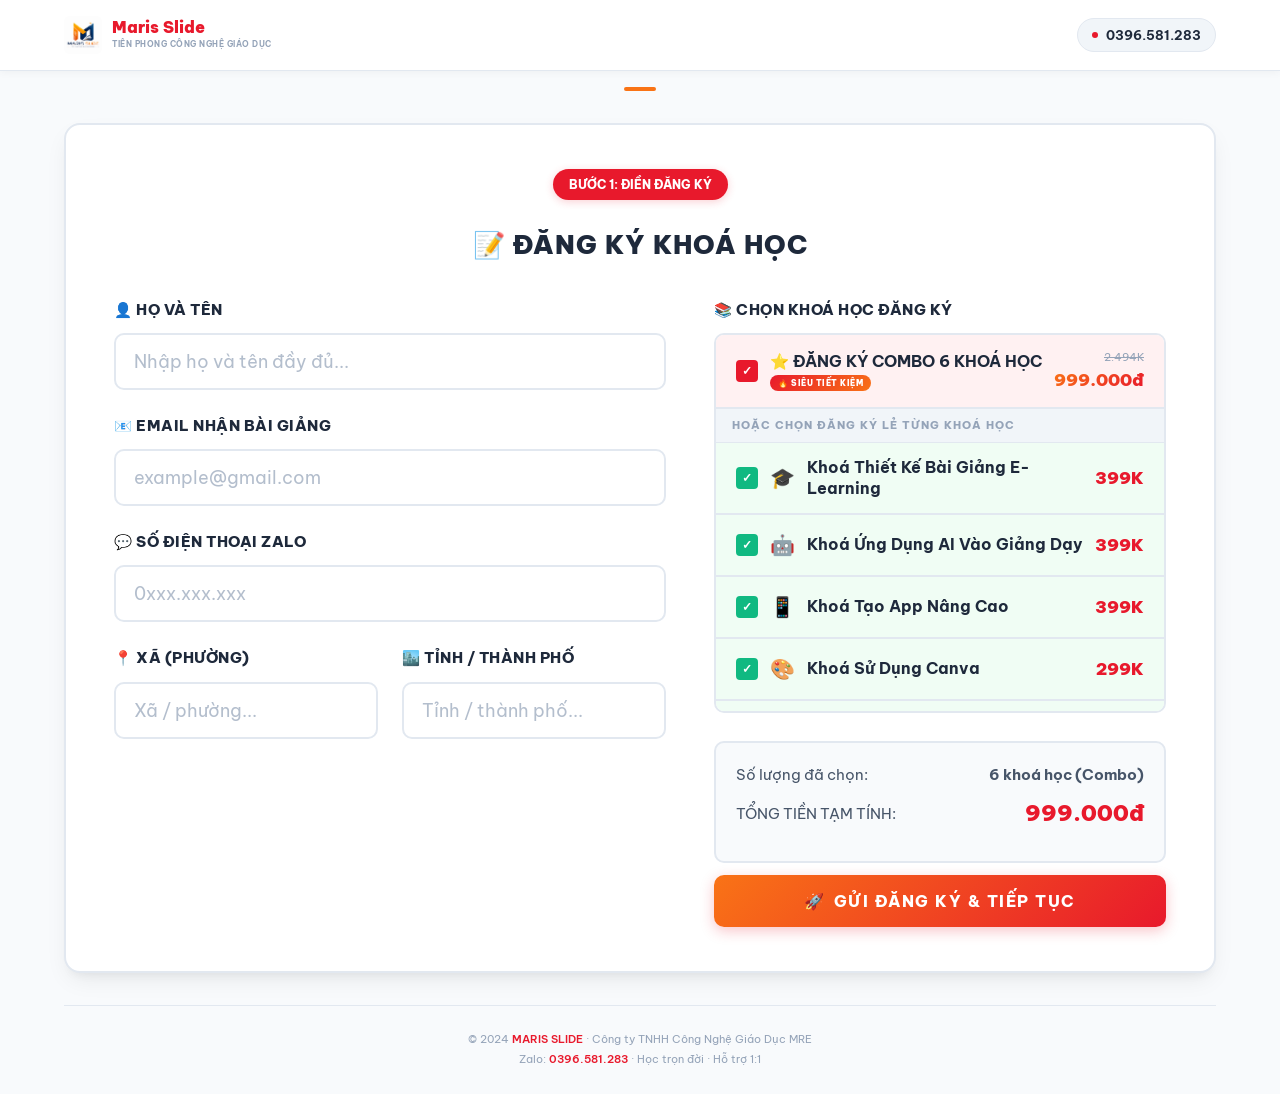
==== commit fb290c53: "Update dangky.html" ====
--- a/dangky.html
+++ b/dangky.html
@@ -781,7 +781,7 @@
     const GOOGLE_SCRIPT_URL = 'https://script.google.com/macros/s/AKfycbxfCRCO8-lU8p-flBTPR8gXcKhGfD4XxvcX9daP6tB6kIzfAfE_uPGzMHCq0he2P-Ma/exec';
 
     const COURSES = [
-      { id: 1, icon: '🎓', title: 'Khoá Thiết Kế Bài Giảng E-Learning', price: 299000, priceText: '299K', code: 'ELEAR' },
+      { id: 1, icon: '🎓', title: 'Khoá Thiết Kế Bài Giảng E-Learning', price: 399000, priceText: '399K', code: 'ELEAR' },
       { id: 2, icon: '🤖', title: 'Khoá Ứng Dụng AI Vào Giảng Dạy', price: 399000, priceText: '399K', code: 'AIVGD' },
       { id: 3, icon: '📱', title: 'Khoá Tạo App Nâng Cao', price: 399000, priceText: '399K', code: 'APPNC' },
       { id: 4, icon: '🎨', title: 'Khoá Sử Dụng Canva', price: 299000, priceText: '299K', code: 'CANVA' },
